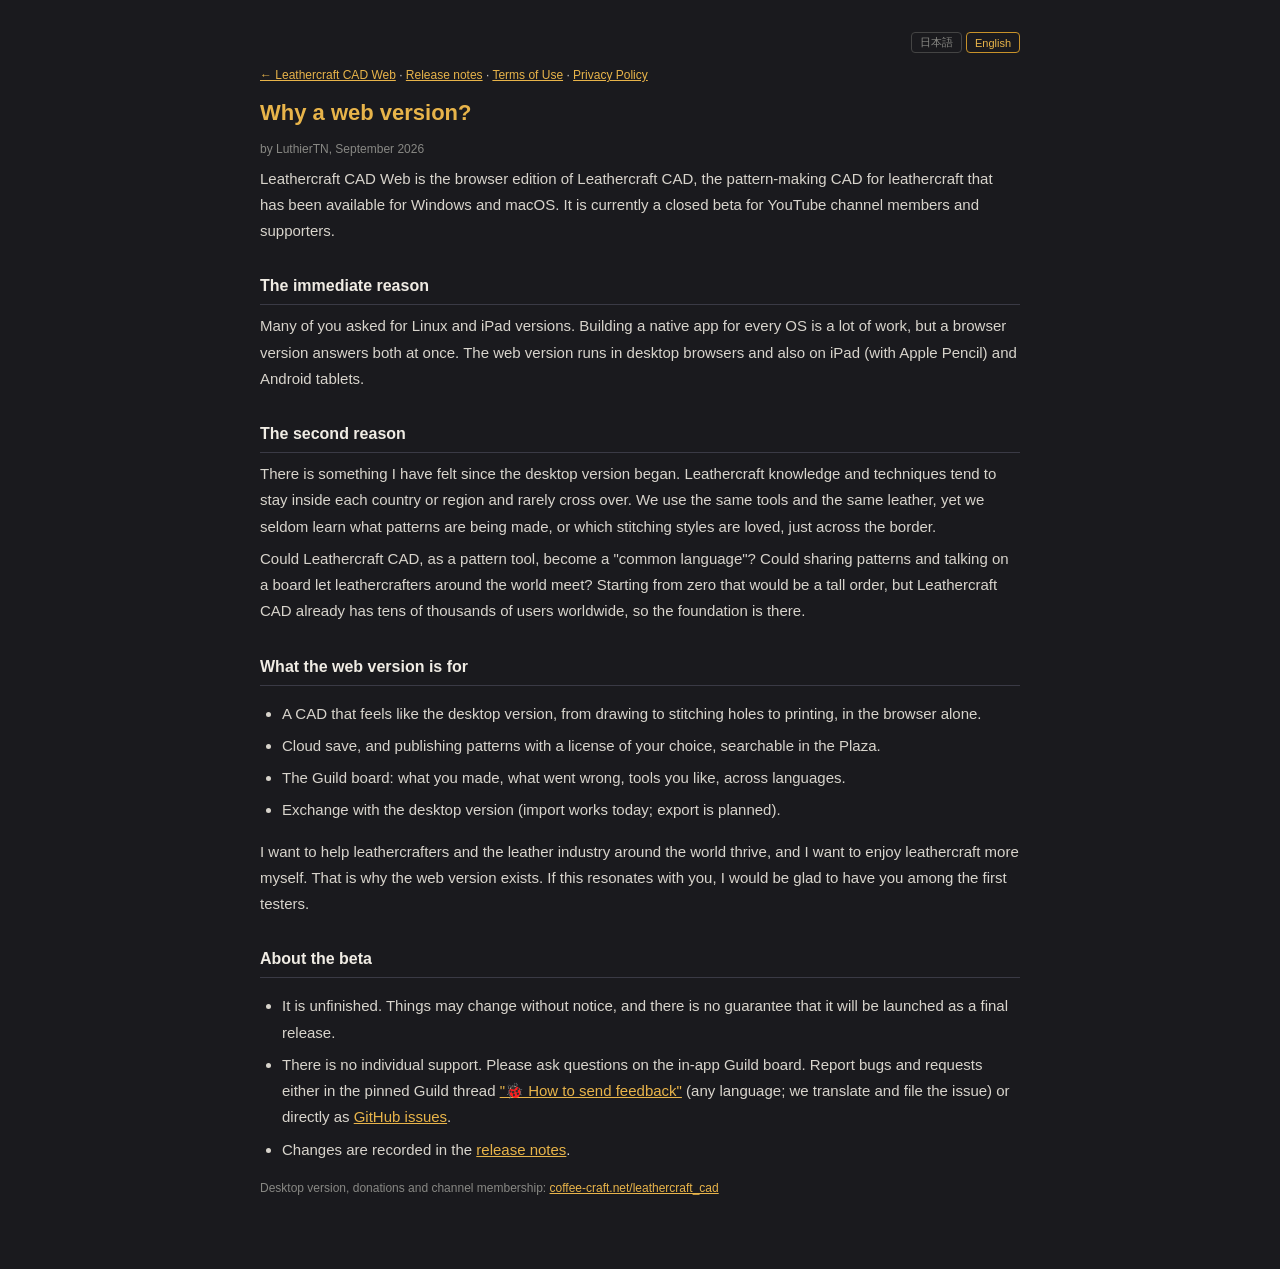
==== about.html @ ee866453 "Deploy 8664d21 (2026-09-15T11:32Z)" ====
<!DOCTYPE html>
<html lang="ja">
<head>
  <meta charset="UTF-8">
  <meta name="viewport" content="width=device-width, initial-scale=1.0">
  <title>Leathercraft CAD Web — なぜ Web 版か / Why a web version</title>
  <link rel="icon" type="image/png" sizes="32x32" href="assets/icons/icon-32.png">
  <link rel="icon" type="image/png" sizes="192x192" href="assets/icons/icon-192.png">
  <link rel="apple-touch-icon" sizes="180x180" href="assets/icons/icon-180.png">
  <meta name="theme-color" content="#1a1a1e">
  <link rel="stylesheet" href="_legal.css">
  <!-- Google tag (gtag.js) -->
  <script async src="https://www.googletagmanager.com/gtag/js?id=G-QB0HNEXG6E"></script>
  <script>
    window.dataLayer = window.dataLayer || [];
    function gtag(){dataLayer.push(arguments);}
    gtag('js', new Date());
    gtag('config', 'G-QB0HNEXG6E');
  </script>
</head>
<body>
<main>
  <div class="lang"><button type="button" data-lang="ja">日本語</button><button type="button" data-lang="en">English</button></div>

  <section data-lang="ja">
    <nav class="top"><a href="./">← Leathercraft CAD Web</a> · <a href="releases.html">リリースノート</a> · <a href="terms.html">利用規約</a> · <a href="privacy.html">プライバシーポリシー</a></nav>
    <h1>なぜ Web 版を作ったのか</h1>
    <p class="meta">作者 LuthierTN ／ 2026年9月</p>

    <p>Leathercraft CAD Web は、Windows / macOS 向けに公開してきたレザークラフト用 CAD「Leathercraft CAD」のブラウザ版です。現在は、YouTube チャンネルメンバーとご支援者の方に向けてクローズド β として試験公開しています。</p>

    <h2>きっかけ</h2>
    <p>直接のきっかけは、Linux 版や iPad 版を望む声を多くいただいたことです。ネイティブアプリを OS ごとに作るのは大変ですが、ブラウザで動けば、その両方に一度に応えられます。実際、Web 版はデスクトップのブラウザに加えて、iPad（Apple Pencil 対応）や Android タブレットでも動きます。</p>

    <h2>もう一つの理由</h2>
    <p>デスクトップ版を作り始めた頃から、ずっと感じていたことがあります。レザークラフトの情報や手法は、国や地域ごとに閉じていて、互いに行き来しにくい。同じ道具、同じ革を使っていても、隣の国でどんな型紙が作られ、どんな縫い方が好まれているのかは、なかなか伝わってきません。</p>
    <p>型紙ツールとしての Leathercraft CAD を「共通言語」にできないか。型紙を共有し、掲示板で語り合うことで、世界中のレザークラフターが交流できる場を作れないか。そう考えてきました。ゼロから始めるなら難しいことですが、Leathercraft CAD にはすでに世界中に何万人ものユーザーがいて、土台はできています。</p>

    <h2>Web 版でやりたいこと</h2>
    <ul>
      <li>ブラウザだけで図面・縫い穴・印刷までできる、デスクトップ版と同じ使い心地の CAD。</li>
      <li>クラウド保存と、型紙の公開・共有（ライセンスを選んで公開。「広場」で検索できます）。</li>
      <li>掲示板「ギルド」。作ったもの、うまくいかなかったこと、道具の話を、言語をまたいで気軽に。</li>
      <li>デスクトップ版とのデータのやりとり（インポートは対応済み。書き出しは今後）。</li>
    </ul>
    <p>世界のレザークラフターと革業界を元気にしたい。そして自分自身も、もっとレザークラフトを楽しみたい。その思いで Web 版を作りました。この思いに共感してくださる方に、最初のテスターとして加わっていただけたら嬉しいです。</p>

    <h2>β 版について</h2>
    <ul>
      <li>未完成です。予告なく変わることがあり、正式版として公開される保証はありません。</li>
      <li>個別のサポートは行っていません。使い方の相談はアプリ内の掲示板「ギルド」で。不具合・要望の報告は、ギルドの固定スレッド <a href="https://luthiertn.github.io/leathercraft-cad-web/feedback">「🐞 フィードバックの送り方」</a>（好きな言語で OK。英訳と GitHub 登録はこちらで行います）か、<a href="https://github.com/LuthierTN/leathercraft-cad-web/issues" target="_blank" rel="noopener">GitHub の Issue</a> にお願いします。</li>
      <li>変更点は <a href="releases.html">リリースノート</a> に記録します。</li>
    </ul>
    <p class="meta">デスクトップ版・寄付・チャンネルメンバーシップについて: <a href="https://coffee-craft.net/leathercraft_cad/" target="_blank" rel="noopener">coffee-craft.net/leathercraft_cad</a></p>
  </section>

  <section data-lang="en">
    <nav class="top"><a href="./">← Leathercraft CAD Web</a> · <a href="releases.html">Release notes</a> · <a href="terms.html">Terms of Use</a> · <a href="privacy.html">Privacy Policy</a></nav>
    <h1>Why a web version?</h1>
    <p class="meta">by LuthierTN, September 2026</p>

    <p>Leathercraft CAD Web is the browser edition of Leathercraft CAD, the pattern-making CAD for leathercraft that has been available for Windows and macOS. It is currently a closed beta for YouTube channel members and supporters.</p>

    <h2>The immediate reason</h2>
    <p>Many of you asked for Linux and iPad versions. Building a native app for every OS is a lot of work, but a browser version answers both at once. The web version runs in desktop browsers and also on iPad (with Apple Pencil) and Android tablets.</p>

    <h2>The second reason</h2>
    <p>There is something I have felt since the desktop version began. Leathercraft knowledge and techniques tend to stay inside each country or region and rarely cross over. We use the same tools and the same leather, yet we seldom learn what patterns are being made, or which stitching styles are loved, just across the border.</p>
    <p>Could Leathercraft CAD, as a pattern tool, become a "common language"? Could sharing patterns and talking on a board let leathercrafters around the world meet? Starting from zero that would be a tall order, but Leathercraft CAD already has tens of thousands of users worldwide, so the foundation is there.</p>

    <h2>What the web version is for</h2>
    <ul>
      <li>A CAD that feels like the desktop version, from drawing to stitching holes to printing, in the browser alone.</li>
      <li>Cloud save, and publishing patterns with a license of your choice, searchable in the Plaza.</li>
      <li>The Guild board: what you made, what went wrong, tools you like, across languages.</li>
      <li>Exchange with the desktop version (import works today; export is planned).</li>
    </ul>
    <p>I want to help leathercrafters and the leather industry around the world thrive, and I want to enjoy leathercraft more myself. That is why the web version exists. If this resonates with you, I would be glad to have you among the first testers.</p>

    <h2>About the beta</h2>
    <ul>
      <li>It is unfinished. Things may change without notice, and there is no guarantee that it will be launched as a final release.</li>
      <li>There is no individual support. Please ask questions on the in-app Guild board. Report bugs and requests either in the pinned Guild thread <a href="https://luthiertn.github.io/leathercraft-cad-web/feedback">"🐞 How to send feedback"</a> (any language; we translate and file the issue) or directly as <a href="https://github.com/LuthierTN/leathercraft-cad-web/issues" target="_blank" rel="noopener">GitHub issues</a>.</li>
      <li>Changes are recorded in the <a href="releases.html">release notes</a>.</li>
    </ul>
    <p class="meta">Desktop version, donations and channel membership: <a href="https://coffee-craft.net/leathercraft_cad/" target="_blank" rel="noopener">coffee-craft.net/leathercraft_cad</a></p>
  </section>
</main>
<script src="_legal.js"></script>
</body>
</html>
---- _legal.css ----
body { margin:0; background:#1a1a1e; color:#d8d4cc; font-family:-apple-system, BlinkMacSystemFont, "Segoe UI", Roboto, "Hiragino Sans", "Noto Sans JP", sans-serif; font-size:15px; line-height:1.75; }
main { max-width:760px; margin:0 auto; padding:32px 20px 64px; }
h1 { font-size:22px; color:#e8b44a; margin:0 0 4px; }
h2 { font-size:16px; margin:28px 0 8px; color:#f0ece4; border-bottom:1px solid #3a3a45; padding-bottom:4px; }
p, li { margin:6px 0; }
ul, ol { padding-left:22px; }
a { color:#e8b44a; }
.meta { color:#888884; font-size:12px; }
.lang { display:flex; gap:4px; justify-content:flex-end; margin-bottom:12px; }
.lang button { background:none; border:1px solid #444; color:#888884; padding:2px 8px; font-size:11px; border-radius:4px; cursor:pointer; }
.lang button.active { color:#e8b44a; border-color:#c8922a; }
section[data-lang] { display:none; }
section[data-lang].active { display:block; }
.note { background:#26262c; border:1px solid #3a3a45; border-radius:6px; padding:10px 14px; font-size:13px; color:#aaa; }
nav.top { font-size:12px; margin-bottom:8px; }
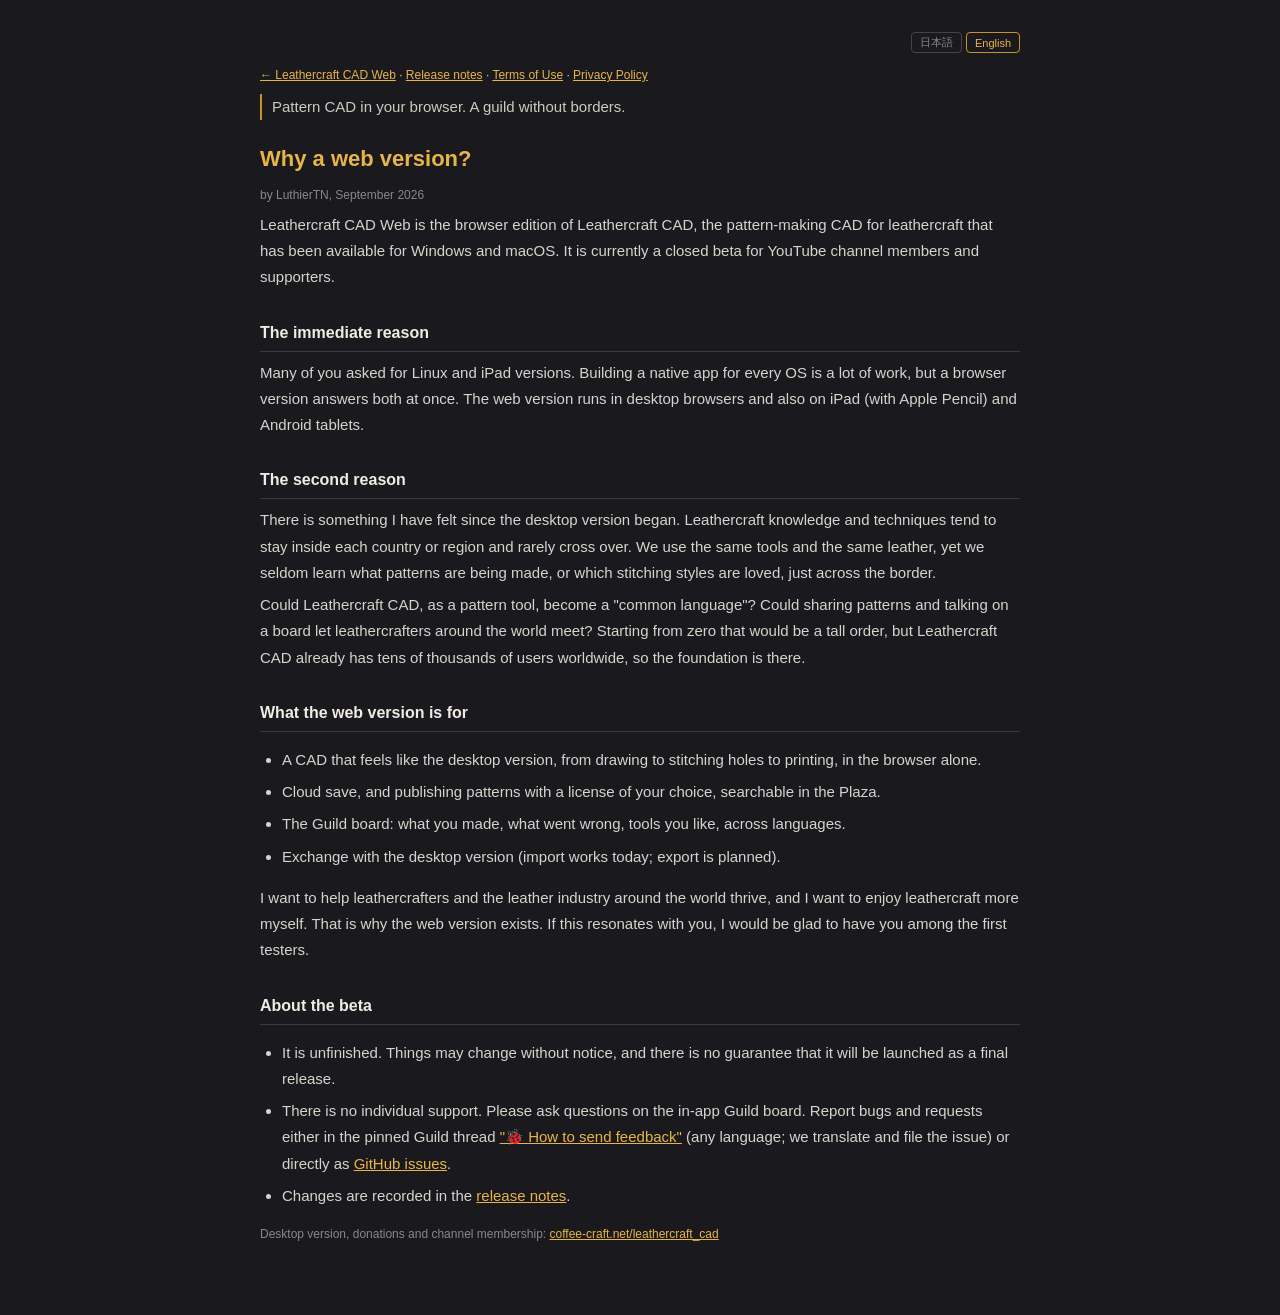
==== commit 1a6df445: "Deploy 17bd368b (2026-09-19T11:25Z)" ====
--- a/about.html
+++ b/about.html
@@ -24,10 +24,11 @@
 
   <section data-lang="ja">
     <nav class="top"><a href="./">← Leathercraft CAD Web</a> · <a href="releases.html">リリースノート</a> · <a href="terms.html">利用規約</a> · <a href="privacy.html">プライバシーポリシー</a></nav>
+    <p class="brand">ブラウザで動く型紙CAD。国境のないギルド。</p>
     <h1>なぜ Web 版を作ったのか</h1>
     <p class="meta">作者 LuthierTN ／ 2026年9月</p>
 
-    <p>Leathercraft CAD Web は、Windows / macOS 向けに公開してきたレザークラフト用 CAD「Leathercraft CAD」のブラウザ版です。現在は、YouTube チャンネルメンバーとご支援者の方に向けてクローズド β として試験公開しています。</p>
+    <p>Leathercraft CAD Web（レザクラCAD Web）は、Windows / macOS 向けに公開してきたレザークラフト用 CAD「Leathercraft CAD」のブラウザ版です。現在は、YouTube チャンネルメンバーとご支援者の方に向けてクローズド β として試験公開しています。</p>
 
     <h2>きっかけ</h2>
     <p>直接のきっかけは、Linux 版や iPad 版を望む声を多くいただいたことです。ネイティブアプリを OS ごとに作るのは大変ですが、ブラウザで動けば、その両方に一度に応えられます。実際、Web 版はデスクトップのブラウザに加えて、iPad（Apple Pencil 対応）や Android タブレットでも動きます。</p>
@@ -56,6 +57,7 @@
 
   <section data-lang="en">
     <nav class="top"><a href="./">← Leathercraft CAD Web</a> · <a href="releases.html">Release notes</a> · <a href="terms.html">Terms of Use</a> · <a href="privacy.html">Privacy Policy</a></nav>
+    <p class="brand">Pattern CAD in your browser. A guild without borders.</p>
     <h1>Why a web version?</h1>
     <p class="meta">by LuthierTN, September 2026</p>
 
--- a/_legal.css
+++ b/_legal.css
@@ -13,3 +13,4 @@
 section[data-lang].active { display:block; }
 .note { background:#26262c; border:1px solid #3a3a45; border-radius:6px; padding:10px 14px; font-size:13px; color:#aaa; }
 nav.top { font-size:12px; margin-bottom:8px; }
+.brand { color:#cfcabf; font-size:15px; margin:0 0 20px; padding-left:10px; border-left:2px solid #c8922a; }
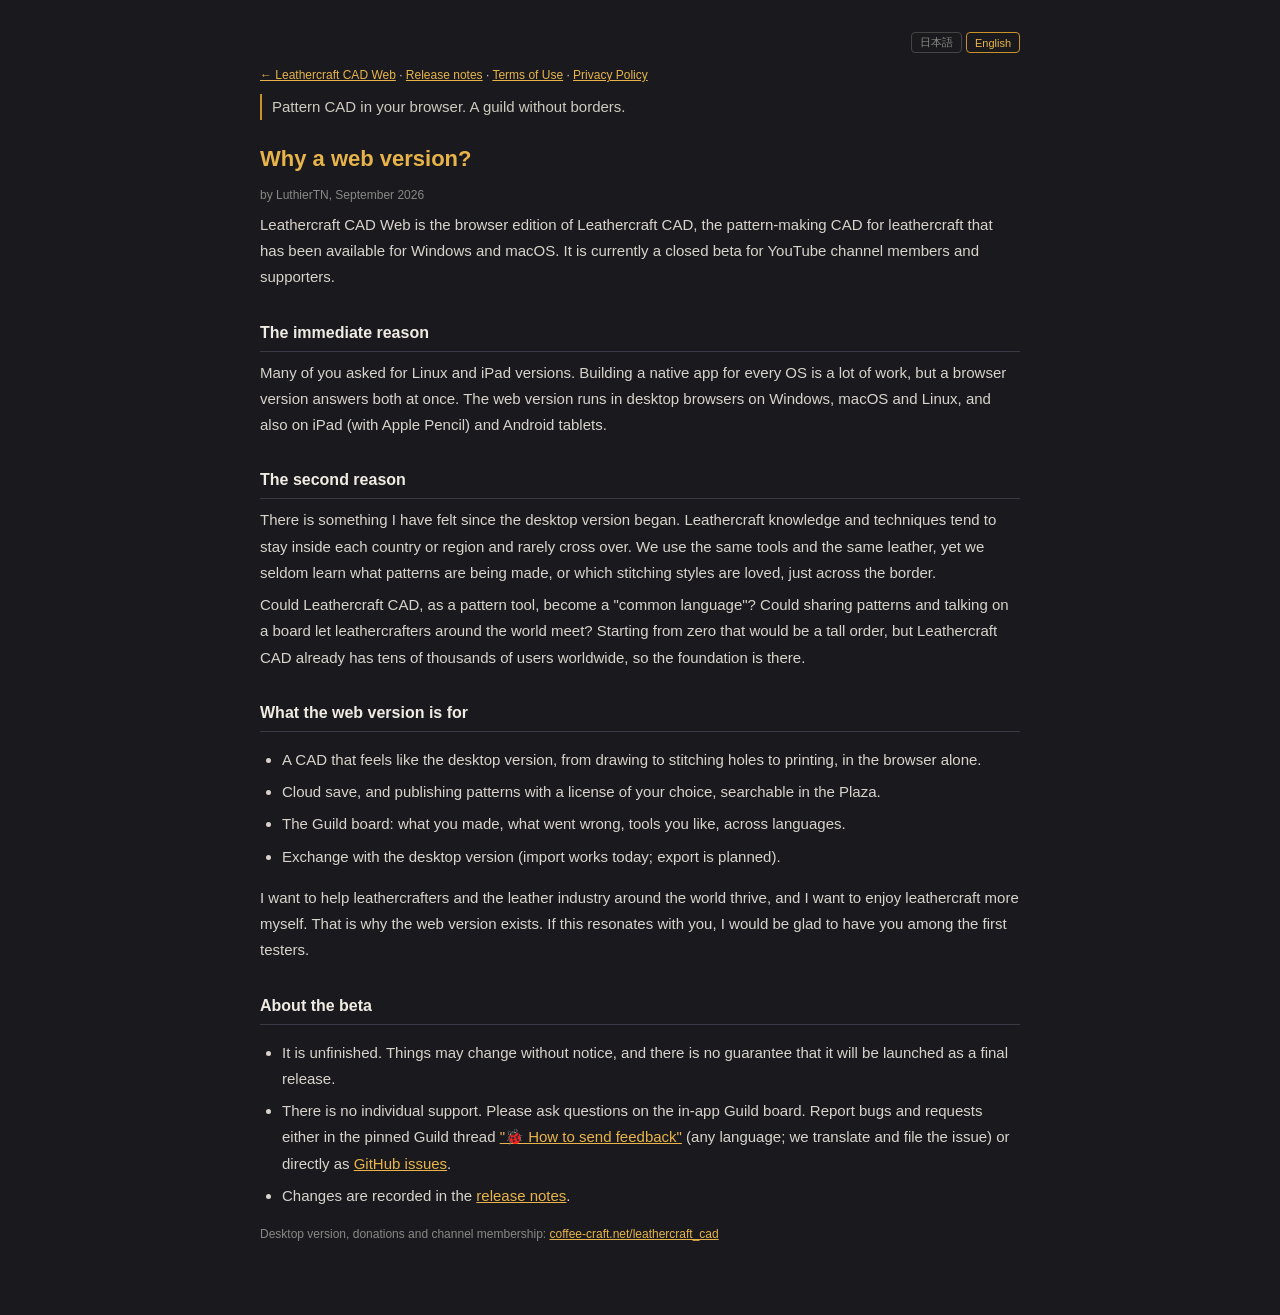
==== commit 80d508fc: "Deploy 6f6c3f876 (2026-09-26T15:29Z)" ====
--- a/about.html
+++ b/about.html
@@ -24,14 +24,14 @@
 
   <section data-lang="ja">
     <nav class="top"><a href="./">← Leathercraft CAD Web</a> · <a href="releases.html">リリースノート</a> · <a href="terms.html">利用規約</a> · <a href="privacy.html">プライバシーポリシー</a></nav>
-    <p class="brand">ブラウザで動く型紙CAD。国境のないギルド。</p>
+    <p class="brand">ブラウザで動く型紙CAD。世界とつながる革ギルドへ、ようこそ。</p>
     <h1>なぜ Web 版を作ったのか</h1>
     <p class="meta">作者 LuthierTN ／ 2026年9月</p>
 
     <p>Leathercraft CAD Web（レザクラCAD Web）は、Windows / macOS 向けに公開してきたレザークラフト用 CAD「Leathercraft CAD」のブラウザ版です。現在は、YouTube チャンネルメンバーとご支援者の方に向けてクローズド β として試験公開しています。</p>
 
     <h2>きっかけ</h2>
-    <p>直接のきっかけは、Linux 版や iPad 版を望む声を多くいただいたことです。ネイティブアプリを OS ごとに作るのは大変ですが、ブラウザで動けば、その両方に一度に応えられます。実際、Web 版はデスクトップのブラウザに加えて、iPad（Apple Pencil 対応）や Android タブレットでも動きます。</p>
+    <p>直接のきっかけは、Linux 版や iPad 版を望む声を多くいただいたことです。ネイティブアプリを OS ごとに作るのは大変ですが、ブラウザで動けば、その両方に一度に応えられます。実際、Web 版は Windows・macOS・Linux などのデスクトップのブラウザに加えて、iPad（Apple Pencil 対応）や Android タブレットでも動きます。</p>
 
     <h2>もう一つの理由</h2>
     <p>デスクトップ版を作り始めた頃から、ずっと感じていたことがあります。レザークラフトの情報や手法は、国や地域ごとに閉じていて、互いに行き来しにくい。同じ道具、同じ革を使っていても、隣の国でどんな型紙が作られ、どんな縫い方が好まれているのかは、なかなか伝わってきません。</p>
@@ -64,7 +64,7 @@
     <p>Leathercraft CAD Web is the browser edition of Leathercraft CAD, the pattern-making CAD for leathercraft that has been available for Windows and macOS. It is currently a closed beta for YouTube channel members and supporters.</p>
 
     <h2>The immediate reason</h2>
-    <p>Many of you asked for Linux and iPad versions. Building a native app for every OS is a lot of work, but a browser version answers both at once. The web version runs in desktop browsers and also on iPad (with Apple Pencil) and Android tablets.</p>
+    <p>Many of you asked for Linux and iPad versions. Building a native app for every OS is a lot of work, but a browser version answers both at once. The web version runs in desktop browsers on Windows, macOS and Linux, and also on iPad (with Apple Pencil) and Android tablets.</p>
 
     <h2>The second reason</h2>
     <p>There is something I have felt since the desktop version began. Leathercraft knowledge and techniques tend to stay inside each country or region and rarely cross over. We use the same tools and the same leather, yet we seldom learn what patterns are being made, or which stitching styles are loved, just across the border.</p>
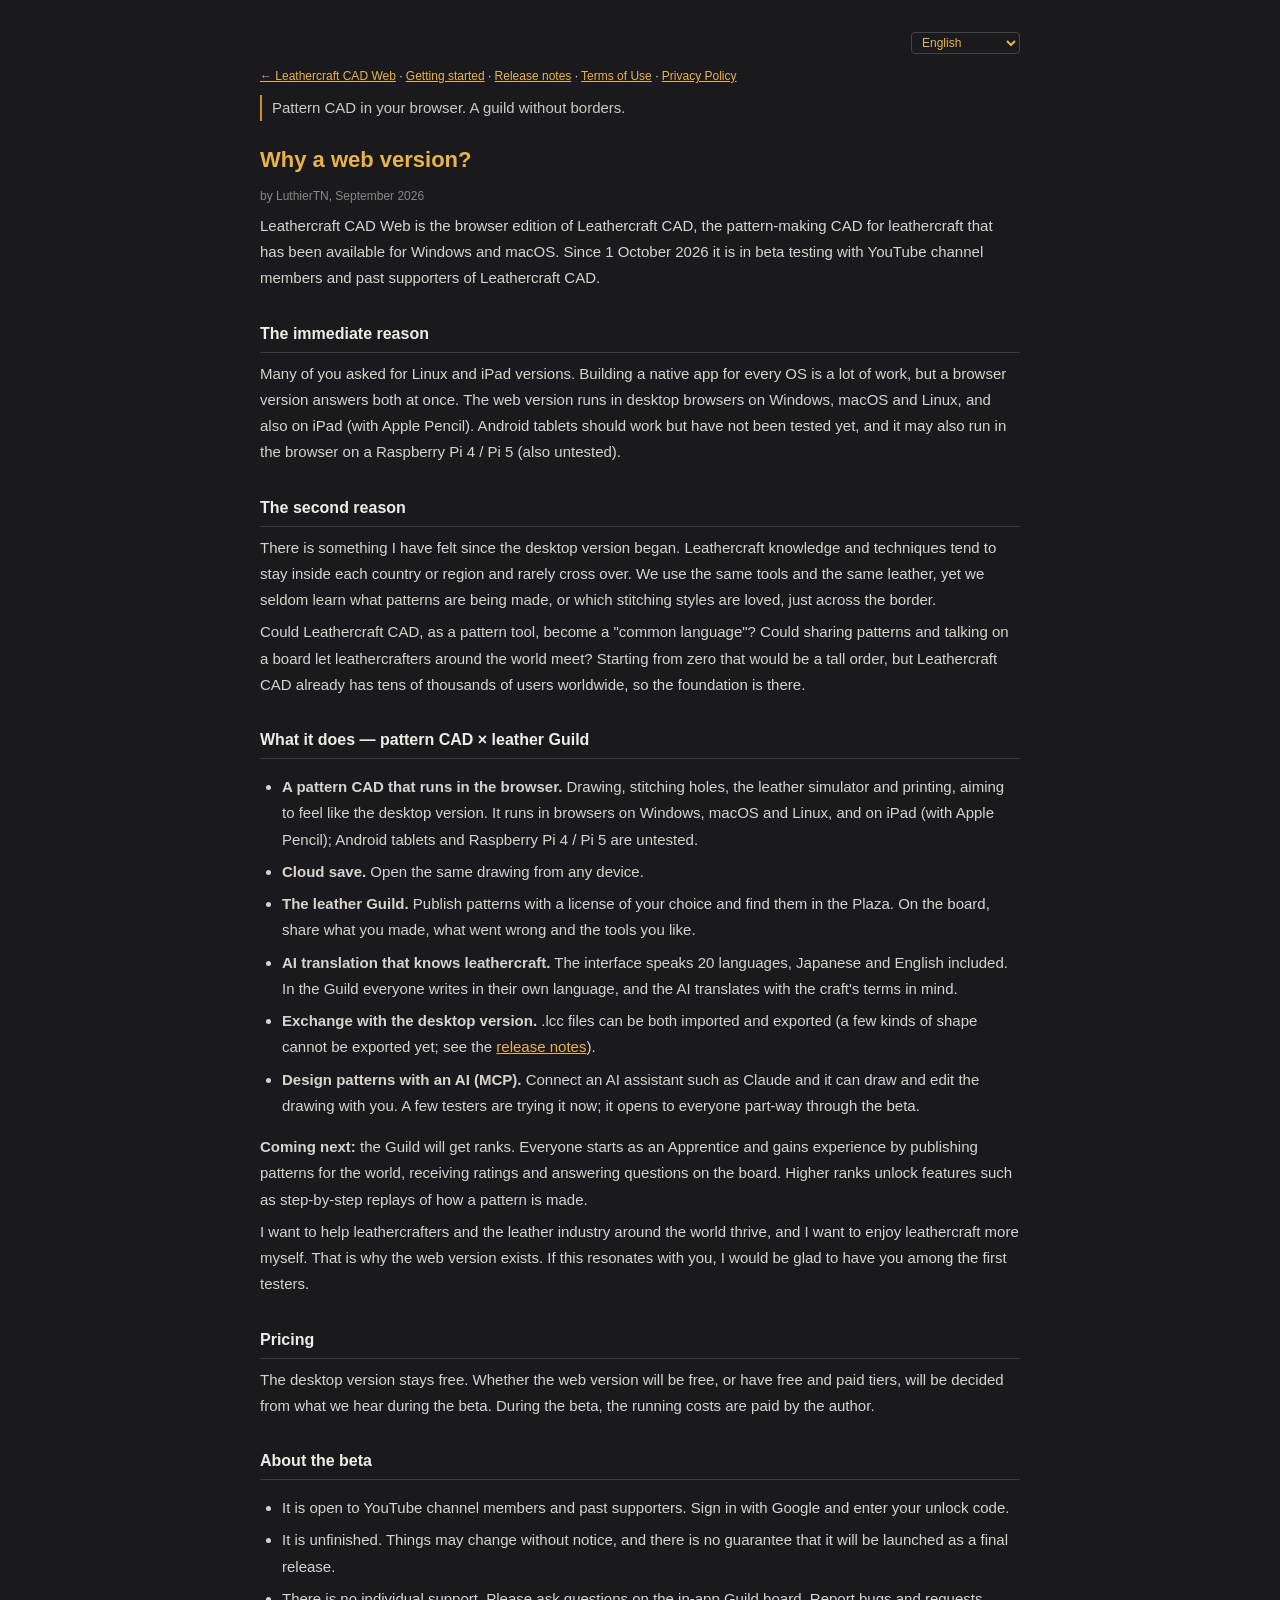
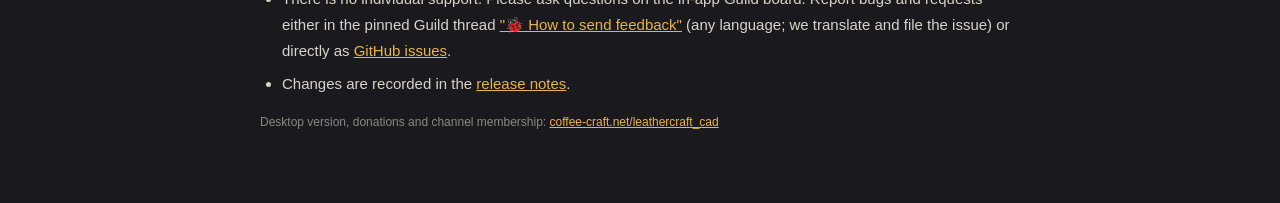
==== commit 1c446e61: "Deploy aca51a715 (2026-10-03T16:35Z)" ====
--- a/about.html
+++ b/about.html
@@ -8,7 +8,7 @@
   <link rel="icon" type="image/png" sizes="192x192" href="assets/icons/icon-192.png">
   <link rel="apple-touch-icon" sizes="180x180" href="assets/icons/icon-180.png">
   <meta name="theme-color" content="#1a1a1e">
-  <link rel="stylesheet" href="_legal.css">
+  <link rel="stylesheet" href="_legal.css?v=2">
   <!-- Google tag (gtag.js) -->
   <script async src="https://www.googletagmanager.com/gtag/js?id=G-QB0HNEXG6E"></script>
   <script>
@@ -23,71 +23,807 @@
   <div class="lang"><button type="button" data-lang="ja">日本語</button><button type="button" data-lang="en">English</button></div>
 
   <section data-lang="ja">
-    <nav class="top"><a href="./">← Leathercraft CAD Web</a> · <a href="releases.html">リリースノート</a> · <a href="terms.html">利用規約</a> · <a href="privacy.html">プライバシーポリシー</a></nav>
+    <nav class="top"><a href="./">← Leathercraft CAD Web</a> · <a href="start.html">始め方</a> · <a href="releases.html">リリースノート</a> · <a href="terms.html">利用規約</a> · <a href="privacy.html">プライバシーポリシー</a></nav>
     <p class="brand">ブラウザで動く型紙CAD。世界とつながる革ギルドへ、ようこそ。</p>
     <h1>なぜ Web 版を作ったのか</h1>
     <p class="meta">作者 LuthierTN ／ 2026年9月</p>
 
-    <p>Leathercraft CAD Web（レザクラCAD Web）は、Windows / macOS 向けに公開してきたレザークラフト用 CAD「Leathercraft CAD」のブラウザ版です。現在は、YouTube チャンネルメンバーとご支援者の方に向けてクローズド β として試験公開しています。</p>
+    <p>Leathercraft CAD Web（レザクラCAD Web）は、Windows / macOS 向けに公開してきたレザークラフト用 CAD「Leathercraft CAD」のブラウザ版です。2026年10月1日から、YouTube チャンネルメンバーと、これまでにご支援いただいた方に向けて β テストを行っています。</p>
 
     <h2>きっかけ</h2>
-    <p>直接のきっかけは、Linux 版や iPad 版を望む声を多くいただいたことです。ネイティブアプリを OS ごとに作るのは大変ですが、ブラウザで動けば、その両方に一度に応えられます。実際、Web 版は Windows・macOS・Linux などのデスクトップのブラウザに加えて、iPad（Apple Pencil 対応）や Android タブレットでも動きます。</p>
+    <p>直接のきっかけは、Linux 版や iPad 版を望む声を多くいただいたことです。ネイティブアプリを OS ごとに作るのは大変ですが、ブラウザで動けば、その両方に一度に応えられます。実際、Web 版は Windows・macOS・Linux などのデスクトップのブラウザに加えて、iPad（Apple Pencil 対応）でも動きます。Android タブレットは動くはずですが、まだ確かめていません。Raspberry Pi 4 / Pi 5 のブラウザでも動くかもしれません（こちらも未確認です）。</p>
 
     <h2>もう一つの理由</h2>
     <p>デスクトップ版を作り始めた頃から、ずっと感じていたことがあります。レザークラフトの情報や手法は、国や地域ごとに閉じていて、互いに行き来しにくい。同じ道具、同じ革を使っていても、隣の国でどんな型紙が作られ、どんな縫い方が好まれているのかは、なかなか伝わってきません。</p>
     <p>型紙ツールとしての Leathercraft CAD を「共通言語」にできないか。型紙を共有し、掲示板で語り合うことで、世界中のレザークラフターが交流できる場を作れないか。そう考えてきました。ゼロから始めるなら難しいことですが、Leathercraft CAD にはすでに世界中に何万人ものユーザーがいて、土台はできています。</p>
 
-    <h2>Web 版でやりたいこと</h2>
-    <ul>
-      <li>ブラウザだけで図面・縫い穴・印刷までできる、デスクトップ版と同じ使い心地の CAD。</li>
-      <li>クラウド保存と、型紙の公開・共有（ライセンスを選んで公開。「広場」で検索できます）。</li>
-      <li>掲示板「ギルド」。作ったもの、うまくいかなかったこと、道具の話を、言語をまたいで気軽に。</li>
-      <li>デスクトップ版とのデータのやりとり（インポートは対応済み。書き出しは今後）。</li>
-    </ul>
+    <h2>Web 版でできること ―― 型紙CAD × 革ギルド</h2>
+    <ul>
+      <li><strong>ブラウザだけで動く型紙 CAD。</strong>図面・縫い穴・革シミュレーター・印刷まで、デスクトップ版と同じ使い心地を目指しています。Windows・macOS・Linux のブラウザと iPad（Apple Pencil）で動きます（Android タブレットと Raspberry Pi 4 / Pi 5 は未確認）。</li>
+      <li><strong>クラウド保存。</strong>どの端末からでも同じ図面を開けます。</li>
+      <li><strong>革ギルド。</strong>型紙をライセンスを選んで公開し、「広場」で探せます。掲示板では、作ったもの、うまくいかなかったこと、道具の話を気軽に。</li>
+      <li><strong>レザークラフトの言葉がわかる AI 翻訳。</strong>画面は日本語・英語を含む 20 言語。ギルドでは、みんな自分の言葉で書き、AI が革の専門用語を踏まえて訳します。</li>
+      <li><strong>デスクトップ版とのデータのやりとり。</strong>.lcc の読み込みと書き出しの両方に対応しています（書き出せない図形が一部あります。<a href="releases.html">リリースノート</a>を参照）。</li>
+      <li><strong>AI と一緒に型紙を作る（MCP）。</strong>Claude などの AI アシスタントをつなぐと、AI が図面を描いたり直したりできます。いまは一部のテスターで試していて、β の途中から皆さんに開放します。</li>
+    </ul>
+    <p><strong>これから：</strong>ギルドにはランクを設ける予定です。はじめは「見習い」から。型紙を世界に公開する、評価を受ける、掲示板で質問に答える、といったことで経験値がたまり、ランクが上がると、型紙の作り方を手順ごとに再生できる機能などが使えるようになります。</p>
     <p>世界のレザークラフターと革業界を元気にしたい。そして自分自身も、もっとレザークラフトを楽しみたい。その思いで Web 版を作りました。この思いに共感してくださる方に、最初のテスターとして加わっていただけたら嬉しいです。</p>
 
+    <h2>料金について</h2>
+    <p>デスクトップ版はこれからも無料です。Web 版を無料にするか、無料と有料の段階を設けるかは、β テストでいただいた声をもとに決めます。β の間の運営費は作者が負担しています。</p>
+
     <h2>β 版について</h2>
     <ul>
+      <li>対象は YouTube チャンネルメンバーと、これまでにご支援いただいた方です。Google でログインし、アンロックコードを入力して使います。</li>
       <li>未完成です。予告なく変わることがあり、正式版として公開される保証はありません。</li>
-      <li>個別のサポートは行っていません。使い方の相談はアプリ内の掲示板「ギルド」で。不具合・要望の報告は、ギルドの固定スレッド <a href="https://luthiertn.github.io/leathercraft-cad-web/feedback">「🐞 フィードバックの送り方」</a>（好きな言語で OK。英訳と GitHub 登録はこちらで行います）か、<a href="https://github.com/LuthierTN/leathercraft-cad-web/issues" target="_blank" rel="noopener">GitHub の Issue</a> にお願いします。</li>
+      <li>個別のサポートは行っていません。使い方の相談はアプリ内の掲示板「ギルド」で。不具合・要望の報告は、ギルドの固定スレッド <a href="https://cad.coffee-craft.net/feedback">「🐞 フィードバックの送り方」</a>（好きな言語で OK。英訳と GitHub 登録はこちらで行います）か、<a href="https://github.com/LuthierTN/leathercraft-cad-web/issues" target="_blank" rel="noopener">GitHub の Issue</a> にお願いします。</li>
       <li>変更点は <a href="releases.html">リリースノート</a> に記録します。</li>
     </ul>
     <p class="meta">デスクトップ版・寄付・チャンネルメンバーシップについて: <a href="https://coffee-craft.net/leathercraft_cad/" target="_blank" rel="noopener">coffee-craft.net/leathercraft_cad</a></p>
   </section>
 
   <section data-lang="en">
-    <nav class="top"><a href="./">← Leathercraft CAD Web</a> · <a href="releases.html">Release notes</a> · <a href="terms.html">Terms of Use</a> · <a href="privacy.html">Privacy Policy</a></nav>
+    <nav class="top"><a href="./">← Leathercraft CAD Web</a> · <a href="start.html">Getting started</a> · <a href="releases.html">Release notes</a> · <a href="terms.html">Terms of Use</a> · <a href="privacy.html">Privacy Policy</a></nav>
     <p class="brand">Pattern CAD in your browser. A guild without borders.</p>
     <h1>Why a web version?</h1>
     <p class="meta">by LuthierTN, September 2026</p>
 
-    <p>Leathercraft CAD Web is the browser edition of Leathercraft CAD, the pattern-making CAD for leathercraft that has been available for Windows and macOS. It is currently a closed beta for YouTube channel members and supporters.</p>
+    <p>Leathercraft CAD Web is the browser edition of Leathercraft CAD, the pattern-making CAD for leathercraft that has been available for Windows and macOS. Since 1 October 2026 it is in beta testing with YouTube channel members and past supporters of Leathercraft CAD.</p>
 
     <h2>The immediate reason</h2>
-    <p>Many of you asked for Linux and iPad versions. Building a native app for every OS is a lot of work, but a browser version answers both at once. The web version runs in desktop browsers on Windows, macOS and Linux, and also on iPad (with Apple Pencil) and Android tablets.</p>
+    <p>Many of you asked for Linux and iPad versions. Building a native app for every OS is a lot of work, but a browser version answers both at once. The web version runs in desktop browsers on Windows, macOS and Linux, and also on iPad (with Apple Pencil). Android tablets should work but have not been tested yet, and it may also run in the browser on a Raspberry Pi 4 / Pi 5 (also untested).</p>
 
     <h2>The second reason</h2>
     <p>There is something I have felt since the desktop version began. Leathercraft knowledge and techniques tend to stay inside each country or region and rarely cross over. We use the same tools and the same leather, yet we seldom learn what patterns are being made, or which stitching styles are loved, just across the border.</p>
     <p>Could Leathercraft CAD, as a pattern tool, become a "common language"? Could sharing patterns and talking on a board let leathercrafters around the world meet? Starting from zero that would be a tall order, but Leathercraft CAD already has tens of thousands of users worldwide, so the foundation is there.</p>
 
-    <h2>What the web version is for</h2>
-    <ul>
-      <li>A CAD that feels like the desktop version, from drawing to stitching holes to printing, in the browser alone.</li>
-      <li>Cloud save, and publishing patterns with a license of your choice, searchable in the Plaza.</li>
-      <li>The Guild board: what you made, what went wrong, tools you like, across languages.</li>
-      <li>Exchange with the desktop version (import works today; export is planned).</li>
-    </ul>
+    <h2>What it does — pattern CAD × leather Guild</h2>
+    <ul>
+      <li><strong>A pattern CAD that runs in the browser.</strong> Drawing, stitching holes, the leather simulator and printing, aiming to feel like the desktop version. It runs in browsers on Windows, macOS and Linux, and on iPad (with Apple Pencil); Android tablets and Raspberry Pi 4 / Pi 5 are untested.</li>
+      <li><strong>Cloud save.</strong> Open the same drawing from any device.</li>
+      <li><strong>The leather Guild.</strong> Publish patterns with a license of your choice and find them in the Plaza. On the board, share what you made, what went wrong and the tools you like.</li>
+      <li><strong>AI translation that knows leathercraft.</strong> The interface speaks 20 languages, Japanese and English included. In the Guild everyone writes in their own language, and the AI translates with the craft's terms in mind.</li>
+      <li><strong>Exchange with the desktop version.</strong> .lcc files can be both imported and exported (a few kinds of shape cannot be exported yet; see the <a href="releases.html">release notes</a>).</li>
+      <li><strong>Design patterns with an AI (MCP).</strong> Connect an AI assistant such as Claude and it can draw and edit the drawing with you. A few testers are trying it now; it opens to everyone part-way through the beta.</li>
+    </ul>
+    <p><strong>Coming next:</strong> the Guild will get ranks. Everyone starts as an Apprentice and gains experience by publishing patterns for the world, receiving ratings and answering questions on the board. Higher ranks unlock features such as step-by-step replays of how a pattern is made.</p>
     <p>I want to help leathercrafters and the leather industry around the world thrive, and I want to enjoy leathercraft more myself. That is why the web version exists. If this resonates with you, I would be glad to have you among the first testers.</p>
 
+    <h2>Pricing</h2>
+    <p>The desktop version stays free. Whether the web version will be free, or have free and paid tiers, will be decided from what we hear during the beta. During the beta, the running costs are paid by the author.</p>
+
     <h2>About the beta</h2>
     <ul>
+      <li>It is open to YouTube channel members and past supporters. Sign in with Google and enter your unlock code.</li>
       <li>It is unfinished. Things may change without notice, and there is no guarantee that it will be launched as a final release.</li>
-      <li>There is no individual support. Please ask questions on the in-app Guild board. Report bugs and requests either in the pinned Guild thread <a href="https://luthiertn.github.io/leathercraft-cad-web/feedback">"🐞 How to send feedback"</a> (any language; we translate and file the issue) or directly as <a href="https://github.com/LuthierTN/leathercraft-cad-web/issues" target="_blank" rel="noopener">GitHub issues</a>.</li>
+      <li>There is no individual support. Please ask questions on the in-app Guild board. Report bugs and requests either in the pinned Guild thread <a href="https://cad.coffee-craft.net/feedback">"🐞 How to send feedback"</a> (any language; we translate and file the issue) or directly as <a href="https://github.com/LuthierTN/leathercraft-cad-web/issues" target="_blank" rel="noopener">GitHub issues</a>.</li>
       <li>Changes are recorded in the <a href="releases.html">release notes</a>.</li>
     </ul>
     <p class="meta">Desktop version, donations and channel membership: <a href="https://coffee-craft.net/leathercraft_cad/" target="_blank" rel="noopener">coffee-craft.net/leathercraft_cad</a></p>
   </section>
+
+  <!-- i18n:pages begin — generated by tools/i18n/translate_pages.mjs from the ja/en sections above; do not edit by hand -->
+  <section data-lang="de">
+    <nav class="top"><a href="./">← Leathercraft CAD Web</a> · <a href="start.html">Erste Schritte</a> · <a href="releases.html">Versionshinweise</a> · <a href="terms.html">Nutzungsbedingungen</a> · <a href="privacy.html">Datenschutzrichtlinie</a></nav>
+    <p class="brand">Schnittmuster-CAD im Browser. Eine Gilde ohne Grenzen.</p>
+    <h1>Warum eine Webversion?</h1>
+    <p class="meta">von LuthierTN, September 2026</p>
+
+    <p>Leathercraft CAD Web ist die Browserausgabe von Leathercraft CAD, dem CAD-Programm für Schnittmuster im Lederhandwerk, das es bisher für Windows und macOS gibt. Seit dem 1. Oktober 2026 läuft ein Betatest mit den Kanalmitgliedern auf YouTube und allen, die Leathercraft CAD bisher unterstützt haben.</p>
+
+    <h2>Der unmittelbare Anlass</h2>
+    <p>Viele von Ihnen haben sich eine Version für Linux und für das iPad gewünscht. Für jedes Betriebssystem eine eigene App zu bauen ist viel Arbeit – eine Browserversion erfüllt beide Wünsche auf einmal. Die Webversion läuft in Desktop-Browsern unter Windows, macOS und Linux und auch auf dem iPad (mit Apple Pencil). Android-Tablets sollten funktionieren, sind aber noch nicht getestet. Vielleicht läuft sie auch im Browser auf einem Raspberry Pi 4 / Pi 5 (ebenfalls nicht getestet).</p>
+
+    <h2>Der zweite Grund</h2>
+    <p>Seit ich mit der Desktop-Version angefangen habe, beschäftigt mich etwas: Wissen und Techniken des Lederhandwerks bleiben meist innerhalb eines Landes oder einer Region und kommen selten darüber hinaus. Wir arbeiten mit denselben Werkzeugen und demselben Leder und erfahren doch kaum, welche Schnittmuster gleich hinter der Grenze entstehen oder welche Nähweisen man dort besonders mag.</p>
+    <p>Könnte Leathercraft CAD als Werkzeug für Schnittmuster zu einer „gemeinsamen Sprache“ werden? Könnten Lederhandwerker aus aller Welt zusammenfinden, indem sie Schnittmuster teilen und sich im Forum austauschen? Bei null anzufangen wäre ein großes Vorhaben, aber Leathercraft CAD hat schon Zehntausende Nutzer weltweit – das Fundament steht also.</p>
+
+    <h2>Was sie kann – Schnittmuster-CAD × Ledergilde</h2>
+    <ul>
+      <li><strong>Ein Schnittmuster-CAD, das im Browser läuft.</strong> Zeichnen, Nählöcher, Ledersimulator und Drucken – sie soll sich anfühlen wie die Desktop-Version. Sie läuft in Browsern unter Windows, macOS und Linux sowie auf dem iPad (mit Apple Pencil); Android-Tablets und Raspberry Pi 4 / Pi 5 sind noch nicht getestet.</li>
+      <li><strong>Speichern in der Cloud.</strong> Öffnen Sie dieselbe Zeichnung auf jedem Gerät.</li>
+      <li><strong>Die Ledergilde.</strong> Veröffentlichen Sie Schnittmuster mit einer Lizenz Ihrer Wahl und finden Sie andere in der Plaza. Im Forum erzählen Sie, was Sie gemacht haben, was schiefgegangen ist und welche Werkzeuge Sie mögen.</li>
+      <li><strong>KI-Übersetzung, die das Lederhandwerk kennt.</strong> Die Oberfläche gibt es in 20 Sprachen, darunter Japanisch und Englisch. In der Gilde schreibt jeder in seiner eigenen Sprache, und die KI übersetzt mit Blick auf die Fachbegriffe rund ums Leder.</li>
+      <li><strong>Datenaustausch mit der Desktop-Version.</strong> .lcc-Dateien lassen sich sowohl importieren als auch exportieren (einige Formen können noch nicht exportiert werden; siehe die <a href="releases.html">Versionshinweise</a>).</li>
+      <li><strong>Schnittmuster gemeinsam mit einer KI entwerfen (MCP).</strong> Verbinden Sie einen KI-Assistenten wie Claude, dann kann er mit Ihnen die Zeichnung erstellen und bearbeiten. Im Moment probieren das einige Tester aus; im Lauf der Beta wird es für alle freigegeben.</li>
+    </ul>
+    <p><strong>Als Nächstes:</strong> Die Gilde bekommt Ränge. Alle beginnen als Lehrling und sammeln Erfahrung, indem sie Schnittmuster für die Welt veröffentlichen, Bewertungen erhalten und Fragen im Forum beantworten. Höhere Ränge schalten Funktionen frei, etwa die Schritt-für-Schritt-Wiedergabe, wie ein Schnittmuster entsteht.</p>
+    <p>Ich möchte Lederhandwerker und die Lederbranche auf der ganzen Welt stärken – und selbst noch mehr Freude am Lederhandwerk haben. Dafür gibt es die Webversion. Wenn Sie das genauso sehen, würde ich mich freuen, Sie unter den ersten Testern zu haben.</p>
+
+    <h2>Preise</h2>
+    <p>Die Desktop-Version bleibt kostenlos. Ob die Webversion kostenlos wird oder kostenlose und kostenpflichtige Stufen bekommt, entscheide ich anhand der Rückmeldungen aus der Beta. Während der Beta trage ich die laufenden Kosten selbst.</p>
+
+    <h2>Zur Beta</h2>
+    <ul>
+      <li>Sie steht Kanalmitgliedern auf YouTube und bisherigen Unterstützern offen. Melden Sie sich mit Google an und geben Sie Ihren Entsperrcode ein.</li>
+      <li>Sie ist noch nicht fertig. Dinge können sich ohne Ankündigung ändern, und es gibt keine Garantie, dass daraus eine endgültige Version wird.</li>
+      <li>Persönlichen Support gibt es nicht. Fragen stellen Sie bitte im Forum der Gilde in der App. Fehler und Wünsche melden Sie entweder im angehefteten Gilde-Thema <a href="https://cad.coffee-craft.net/feedback">„🐞 So senden Sie Feedback“</a> (in jeder Sprache; ich übersetze und lege das Issue an) oder direkt als <a href="https://github.com/LuthierTN/leathercraft-cad-web/issues" target="_blank" rel="noopener">GitHub-Issue</a>.</li>
+      <li>Änderungen werden in den <a href="releases.html">Versionshinweisen</a> festgehalten.</li>
+    </ul>
+    <p class="meta">Desktop-Version, Spenden und Kanalmitgliedschaft: <a href="https://coffee-craft.net/leathercraft_cad/" target="_blank" rel="noopener">coffee-craft.net/leathercraft_cad</a></p>
+  </section>
+
+  <section data-lang="es">
+    <nav class="top"><a href="./">← Leathercraft CAD Web</a> · <a href="start.html">Primeros pasos</a> · <a href="releases.html">Notas de la versión</a> · <a href="terms.html">Términos de uso</a> · <a href="privacy.html">Política de privacidad</a></nav>
+    <p class="brand">Un CAD de patrones en tu navegador. Un gremio sin fronteras.</p>
+    <h1>¿Por qué una versión web?</h1>
+    <p class="meta">por LuthierTN, septiembre de 2026</p>
+
+    <p>Leathercraft CAD Web es la versión para navegador de Leathercraft CAD, el CAD de patrones para marroquinería que ya estaba disponible para Windows y macOS. Desde el 1 de octubre de 2026 está en fase beta con los miembros del canal de YouTube y con quienes han apoyado Leathercraft CAD hasta ahora.</p>
+
+    <h2>El motivo inmediato</h2>
+    <p>Mucha gente me pidió versiones para Linux y para iPad. Crear una app nativa para cada sistema operativo da mucho trabajo, pero una versión para navegador resuelve las dos cosas a la vez. La versión web funciona en navegadores de ordenador con Windows, macOS y Linux, y también en iPad (con Apple Pencil). En tabletas Android debería funcionar, pero aún no lo he probado, y quizá también funcione en el navegador de una Raspberry Pi 4 / Pi 5 (tampoco probado).</p>
+
+    <h2>El segundo motivo</h2>
+    <p>Hay algo que siento desde que empecé con la versión de escritorio. Los conocimientos y las técnicas de marroquinería suelen quedarse dentro de cada país o región y rara vez cruzan fronteras. Usamos las mismas herramientas y el mismo cuero, y sin embargo pocas veces llegamos a saber qué patrones se hacen o qué formas de coser se prefieren en el país de al lado.</p>
+    <p>¿Podría Leathercraft CAD, como herramienta de patrones, convertirse en una «lengua común»? ¿Podríamos crear un lugar donde artesanos del cuero de todo el mundo se encuentren compartiendo patrones y conversando en un foro? Empezar desde cero sería muy difícil, pero Leathercraft CAD ya tiene decenas de miles de usuarios en todo el mundo, así que la base ya está.</p>
+
+    <h2>Qué ofrece: CAD de patrones × Gremio del cuero</h2>
+    <ul>
+      <li><strong>Un CAD de patrones que funciona en el navegador.</strong> Dibujo, agujeros de costura, el simulador de cuero e impresión, con la idea de que se sienta como la versión de escritorio. Funciona en navegadores con Windows, macOS y Linux, y en iPad (con Apple Pencil); las tabletas Android y la Raspberry Pi 4 / Pi 5 aún no se han probado.</li>
+      <li><strong>Guardado en la nube.</strong> Abre el mismo dibujo desde cualquier dispositivo.</li>
+      <li><strong>El Gremio del cuero.</strong> Publica tus patrones con la licencia que elijas y encuentra otros en la Plaza. En el foro puedes contar con toda tranquilidad lo que has hecho, lo que no salió bien y las herramientas que te gustan.</li>
+      <li><strong>Traducción con IA que conoce el oficio.</strong> La interfaz está en 20 idiomas, entre ellos japonés e inglés. En el Gremio cada cual escribe en su propio idioma y la IA traduce teniendo en cuenta los términos del trabajo en cuero.</li>
+      <li><strong>Intercambio con la versión de escritorio.</strong> Los archivos .lcc se pueden importar y exportar (algunos tipos de forma todavía no se pueden exportar; consulta las <a href="releases.html">notas de la versión</a>).</li>
+      <li><strong>Diseña patrones con una IA (MCP).</strong> Conecta un asistente de IA como Claude y podrá dibujar y corregir el dibujo contigo. Ahora lo están probando algunos testers; se abrirá a todos a mitad de la beta.</li>
+    </ul>
+    <p><strong>Próximamente:</strong> el Gremio tendrá rangos. Todo el mundo empieza como Aprendiz y gana experiencia publicando patrones para el mundo, recibiendo valoraciones y respondiendo preguntas en el foro. Los rangos más altos desbloquean funciones como la reproducción paso a paso de cómo se hizo un patrón.</p>
+    <p>Quiero dar impulso a los artesanos del cuero y a la industria del cuero de todo el mundo, y también quiero disfrutar más de la marroquinería yo mismo. Por eso he creado la versión web. Si compartes esta idea, me encantaría contar contigo entre los primeros testers.</p>
+
+    <h2>Precio</h2>
+    <p>La versión de escritorio seguirá siendo gratuita. Si la versión web será gratuita o tendrá niveles gratuitos y de pago se decidirá según los comentarios que reciba durante la beta. Mientras dure la beta, los costes de funcionamiento los pago yo.</p>
+
+    <h2>Sobre la beta</h2>
+    <ul>
+      <li>Está abierta a los miembros del canal de YouTube y a quienes me han apoyado hasta ahora. Inicia sesión con Google e introduce tu código de desbloqueo.</li>
+      <li>Está sin terminar. Puede cambiar sin previo aviso y no hay garantía de que llegue a publicarse como versión definitiva.</li>
+      <li>No hay soporte individual. Haz tus preguntas en el foro del Gremio, dentro de la app. Para informar de errores o hacer peticiones, usa el hilo fijado del Gremio <a href="https://cad.coffee-craft.net/feedback">«🐞 Cómo enviar comentarios»</a> (en el idioma que quieras; yo me encargo de traducirlo y abrir el issue) o abre directamente un <a href="https://github.com/LuthierTN/leathercraft-cad-web/issues" target="_blank" rel="noopener">issue en GitHub</a>.</li>
+      <li>Los cambios se registran en las <a href="releases.html">notas de la versión</a>.</li>
+    </ul>
+    <p class="meta">Versión de escritorio, donativos y membresía del canal: <a href="https://coffee-craft.net/leathercraft_cad/" target="_blank" rel="noopener">coffee-craft.net/leathercraft_cad</a></p>
+  </section>
+
+  <section data-lang="fr">
+    <nav class="top"><a href="./">← Leathercraft CAD Web</a> · <a href="start.html">Premiers pas</a> · <a href="releases.html">Notes de version</a> · <a href="terms.html">Conditions d'utilisation</a> · <a href="privacy.html">Politique de confidentialité</a></nav>
+    <p class="brand">La CAO de patrons dans votre navigateur. Une Guilde sans frontières.</p>
+    <h1>Pourquoi une version web ?</h1>
+    <p class="meta">par LuthierTN, septembre 2026</p>
+
+    <p>Leathercraft CAD Web est l'édition pour navigateur de Leathercraft CAD, le logiciel de CAO de patrons pour le travail du cuir déjà disponible sous Windows et macOS. Depuis le 1er octobre 2026, il est en phase bêta auprès des membres de la chaîne YouTube et des personnes qui ont soutenu Leathercraft CAD jusqu'ici.</p>
+
+    <h2>Le point de départ</h2>
+    <p>Beaucoup d'entre vous m'ont demandé des versions Linux et iPad. Développer une application native pour chaque système demande énormément de travail, alors qu'une version pour navigateur répond aux deux demandes d'un coup. La version web fonctionne dans les navigateurs des ordinateurs sous Windows, macOS et Linux, et aussi sur iPad (avec l'Apple Pencil). Les tablettes Android devraient fonctionner mais n'ont pas encore été testées, et elle tourne peut-être aussi dans le navigateur d'un Raspberry Pi 4 / Pi 5 (pas encore testé non plus).</p>
+
+    <h2>La deuxième raison</h2>
+    <p>Il y a une chose que je ressens depuis les débuts de la version pour ordinateur. Les connaissances et les techniques du travail du cuir restent souvent cantonnées à chaque pays ou région, et circulent peu. Nous utilisons les mêmes outils et les mêmes cuirs, et pourtant nous savons rarement quels patrons sont réalisés, ni quelles façons de coudre sont appréciées, juste de l'autre côté de la frontière.</p>
+    <p>Et si Leathercraft CAD, en tant qu'outil de patronage, pouvait devenir une « langue commune » ? Et si le partage de patrons et les discussions sur un forum permettaient aux artisans du cuir du monde entier de se rencontrer ? Partir de zéro serait bien difficile, mais Leathercraft CAD compte déjà des dizaines de milliers d'utilisateurs dans le monde : les fondations sont là.</p>
+
+    <h2>Ce qu'elle permet — CAO de patrons × Guilde du cuir</h2>
+    <ul>
+      <li><strong>Une CAO de patrons qui fonctionne dans le navigateur.</strong> Dessin, trous de couture, simulateur de cuir et impression, avec l'ambition d'offrir le même confort que la version pour ordinateur. Elle fonctionne dans les navigateurs sous Windows, macOS et Linux, et sur iPad (avec l'Apple Pencil) ; les tablettes Android et le Raspberry Pi 4 / Pi 5 n'ont pas été testés.</li>
+      <li><strong>Enregistrement dans le cloud.</strong> Ouvrez le même dessin depuis n'importe quel appareil.</li>
+      <li><strong>La Guilde du cuir.</strong> Publiez vos patrons sous la licence de votre choix et découvrez ceux des autres sur la Place. Sur le forum, partagez en toute simplicité ce que vous avez fabriqué, ce qui n'a pas marché et les outils que vous aimez.</li>
+      <li><strong>Une traduction par IA qui connaît le travail du cuir.</strong> L'interface est disponible en 20 langues, dont le japonais et l'anglais. Dans la Guilde, chacun écrit dans sa propre langue, et l'IA traduit en tenant compte du vocabulaire du métier.</li>
+      <li><strong>Échanges avec la version pour ordinateur.</strong> Les fichiers .lcc peuvent être importés comme exportés (quelques types de formes ne peuvent pas encore être exportés ; voir les <a href="releases.html">notes de version</a>).</li>
+      <li><strong>Concevoir des patrons avec une IA (MCP).</strong> Connectez un assistant IA comme Claude, et il pourra dessiner et modifier le dessin avec vous. Quelques testeurs l'essaient en ce moment ; la fonction sera ouverte à tous en cours de bêta.</li>
+    </ul>
+    <p><strong>Prochainement :</strong> la Guilde aura des rangs. Chacun commence Apprenti et gagne de l'expérience en publiant des patrons pour le monde entier, en recevant des évaluations et en répondant aux questions sur le forum. Les rangs supérieurs débloquent des fonctions comme la relecture pas à pas de la fabrication d'un patron.</p>
+    <p>J'ai envie d'aider les artisans du cuir et toute la filière du cuir à s'épanouir partout dans le monde, et j'ai envie, moi aussi, de prendre encore plus de plaisir à travailler le cuir. C'est pour cela que j'ai créé la version web. Si cette idée vous parle, je serais heureux de vous compter parmi les premiers testeurs.</p>
+
+    <h2>Tarifs</h2>
+    <p>La version pour ordinateur reste gratuite. Quant à la version web, gratuite ou avec une formule gratuite et une formule payante, la décision sera prise en fonction de vos retours pendant la bêta. Pendant la bêta, les frais de fonctionnement sont à ma charge.</p>
+
+    <h2>À propos de la bêta</h2>
+    <ul>
+      <li>Elle est ouverte aux membres de la chaîne YouTube et aux personnes qui m'ont déjà soutenu. Connectez-vous avec Google et saisissez votre code de déverrouillage.</li>
+      <li>Elle n'est pas terminée. Des choses peuvent changer sans préavis, et rien ne garantit qu'elle sortira un jour en version définitive.</li>
+      <li>Il n'y a pas d'assistance individuelle. Posez vos questions sur le forum de la Guilde, dans l'application. Signalez les bugs et vos suggestions soit dans le sujet épinglé de la Guilde <a href="https://cad.coffee-craft.net/feedback">« 🐞 Comment envoyer vos retours »</a> (dans la langue de votre choix ; je traduis et crée l'issue moi-même), soit directement dans les <a href="https://github.com/LuthierTN/leathercraft-cad-web/issues" target="_blank" rel="noopener">issues GitHub</a>.</li>
+      <li>Les changements sont consignés dans les <a href="releases.html">notes de version</a>.</li>
+    </ul>
+    <p class="meta">Version pour ordinateur, dons et adhésion à la chaîne : <a href="https://coffee-craft.net/leathercraft_cad/" target="_blank" rel="noopener">coffee-craft.net/leathercraft_cad</a></p>
+  </section>
+
+  <section data-lang="it">
+    <nav class="top"><a href="./">← Leathercraft CAD Web</a> · <a href="start.html">Come iniziare</a> · <a href="releases.html">Note di rilascio</a> · <a href="terms.html">Condizioni d'uso</a> · <a href="privacy.html">Politica sulla privacy</a></nav>
+    <p class="brand">Un CAD per cartamodelli nel tuo browser. Benvenuto nella Gilda della pelle, aperta al mondo intero.</p>
+    <h1>Perché una versione web</h1>
+    <p class="meta">di LuthierTN, settembre 2026</p>
+
+    <p>Leathercraft CAD Web è la versione per browser di Leathercraft CAD, il CAD per cartamodelli di pelletteria finora disponibile per Windows e macOS. Dal 1° ottobre 2026 è in fase di beta test con i membri del canale YouTube e con chi ha sostenuto Leathercraft CAD in passato.</p>
+
+    <h2>Come è nata</h2>
+    <p>In tanti mi avete chiesto una versione per Linux e una per iPad. Creare un'app nativa per ogni sistema operativo è un lavoro enorme, ma una versione che gira nel browser risponde a entrambe le richieste in un colpo solo. La versione web funziona nei browser dei computer con Windows, macOS e Linux, e anche su iPad (con Apple Pencil). Sui tablet Android dovrebbe funzionare, ma non l'ho ancora provata; potrebbe girare anche nel browser di un Raspberry Pi 4 / Pi 5 (anche questo non ancora verificato).</p>
+
+    <h2>L'altro motivo</h2>
+    <p>C'è una cosa che sento fin da quando ho iniziato la versione per computer. Le conoscenze e le tecniche della lavorazione della pelle tendono a restare chiuse dentro ciascun paese o regione, e passano di rado da una parte all'altra. Usiamo gli stessi attrezzi e la stessa pelle, eppure difficilmente sappiamo quali cartamodelli si realizzano o quali tipi di cucitura si preferiscono appena oltre il confine.</p>
+    <p>Leathercraft CAD, come strumento per cartamodelli, potrebbe diventare una «lingua comune»? Condividendo cartamodelli e parlandone in una bacheca, i pellettieri di tutto il mondo potrebbero incontrarsi? È quello che mi chiedo da tempo. Partendo da zero sarebbe un'impresa, ma Leathercraft CAD ha già decine di migliaia di utenti in tutto il mondo: le basi ci sono.</p>
+
+    <h2>Cosa fa: CAD per cartamodelli × Gilda della pelle</h2>
+    <ul>
+      <li><strong>Un CAD per cartamodelli che funziona nel browser.</strong> Disegno, fori di cucitura, simulatore della pelle e stampa, con l'obiettivo di offrire la stessa comodità della versione per computer. Funziona nei browser di Windows, macOS e Linux e su iPad (con Apple Pencil); tablet Android e Raspberry Pi 4 / Pi 5 non sono ancora stati provati.</li>
+      <li><strong>Salvataggio online.</strong> Apri lo stesso disegno da qualsiasi dispositivo.</li>
+      <li><strong>La Gilda della pelle.</strong> Pubblica i tuoi cartamodelli con la licenza che preferisci e trovali nella «Piazza». Nella bacheca puoi raccontare con leggerezza cosa hai realizzato, cosa non è andato per il verso giusto e gli attrezzi che usi.</li>
+      <li><strong>Una traduzione IA che conosce la pelletteria.</strong> L'interfaccia è disponibile in 20 lingue, tra cui giapponese e inglese. Nella Gilda ognuno scrive nella propria lingua e l'IA traduce tenendo conto dei termini tecnici del mestiere.</li>
+      <li><strong>Scambio di dati con la versione per computer.</strong> I file .lcc si possono sia importare sia esportare (alcuni tipi di forme non si possono ancora esportare; vedi le <a href="releases.html">note di rilascio</a>).</li>
+      <li><strong>Progettare cartamodelli insieme all'IA (MCP).</strong> Collega un assistente IA come Claude e potrà disegnare e modificare il disegno insieme a te. Per ora lo stanno provando alcuni tester; sarà aperto a tutti nel corso della beta.</li>
+    </ul>
+    <p><strong>Prossimamente:</strong> la Gilda avrà dei gradi. Tutti iniziano come Apprendista e accumulano esperienza pubblicando cartamodelli per il mondo, ricevendo valutazioni e rispondendo alle domande in bacheca. Salendo di grado si sbloccano funzioni come la riproduzione passo passo di come è stato realizzato un cartamodello.</p>
+    <p>Vorrei dare nuova energia ai pellettieri e al settore della pelle in tutto il mondo, e vorrei anch'io divertirmi di più a lavorare la pelle. È per questo che ho creato la versione web. Se condividi questo desiderio, sarei felice di averti tra i primi tester.</p>
+
+    <h2>Prezzi</h2>
+    <p>La versione per computer resterà gratuita. Se la versione web sarà gratuita, oppure avrà un livello gratuito e uno a pagamento, lo deciderò in base ai pareri raccolti durante la beta. Durante la beta i costi di gestione sono a carico mio.</p>
+
+    <h2>Informazioni sulla beta</h2>
+    <ul>
+      <li>È riservata ai membri del canale YouTube e a chi mi ha sostenuto in passato. Accedi con Google e inserisci il tuo codice di sblocco.</li>
+      <li>Non è ancora finita. Le cose possono cambiare senza preavviso e non c'è garanzia che venga pubblicata come versione definitiva.</li>
+      <li>Non offro assistenza individuale. Per domande sull'uso, scrivi nella bacheca «Gilda» all'interno dell'app. Per segnalare problemi o proporre idee, usa la discussione fissata della Gilda <a href="https://cad.coffee-craft.net/feedback">«🐞 Come inviare un feedback»</a> (va bene qualsiasi lingua; la traduzione in inglese e la registrazione su GitHub le faccio io) oppure apri direttamente una <a href="https://github.com/LuthierTN/leathercraft-cad-web/issues" target="_blank" rel="noopener">issue su GitHub</a>.</li>
+      <li>Le modifiche sono annotate nelle <a href="releases.html">note di rilascio</a>.</li>
+    </ul>
+    <p class="meta">Versione per computer, donazioni e abbonamento al canale: <a href="https://coffee-craft.net/leathercraft_cad/" target="_blank" rel="noopener">coffee-craft.net/leathercraft_cad</a></p>
+  </section>
+
+  <section data-lang="ru">
+    <nav class="top"><a href="./">← Leathercraft CAD Web</a> · <a href="start.html">С чего начать</a> · <a href="releases.html">История релизов</a> · <a href="terms.html">Условия использования</a> · <a href="privacy.html">Политика конфиденциальности</a></nav>
+    <p class="brand">CAD для выкроек прямо в браузере. Гильдия без границ.</p>
+    <h1>Зачем веб-версия?</h1>
+    <p class="meta">Автор: LuthierTN, сентябрь 2026</p>
+
+    <p>Leathercraft CAD Web — это браузерная версия Leathercraft CAD, программы для построения выкроек изделий из кожи, которая до сих пор выходила для Windows и macOS. С 1 октября 2026 года идёт бета-тестирование для спонсоров YouTube-канала и тех, кто раньше поддерживал Leathercraft CAD.</p>
+
+    <h2>Непосредственный повод</h2>
+    <p>Многие из вас просили версии для Linux и iPad. Делать отдельное приложение под каждую ОС — огромная работа, а браузерная версия решает обе задачи сразу. Веб-версия работает в браузерах на компьютерах с Windows, macOS и Linux, а также на iPad (с поддержкой Apple Pencil). На Android-планшетах она должна работать, но я это ещё не проверял; возможно, она запустится и в браузере на Raspberry Pi 4 / Pi 5 (тоже не проверено).</p>
+
+    <h2>Вторая причина</h2>
+    <p>Есть мысль, которая не отпускает меня с тех пор, как я начал делать версию для компьютеров. Знания и приёмы работы с кожей обычно остаются внутри своей страны или региона и редко выходят за их пределы. Мы пользуемся теми же инструментами и той же кожей, но почти не знаем, какие выкройки делают и какие швы любят у соседей прямо за границей.</p>
+    <p>Может ли Leathercraft CAD как инструмент для выкроек стать «общим языком»? Можно ли, делясь выкройками и общаясь на форуме, дать мастерам по коже со всего мира возможность встретиться? Начинать такое с нуля было бы очень непросто, но у Leathercraft CAD уже десятки тысяч пользователей по всему миру, так что основа есть.</p>
+
+    <h2>Что умеет веб-версия — CAD для выкроек × кожевенная Гильдия</h2>
+    <ul>
+      <li><strong>CAD для выкроек, работающий в браузере.</strong> Чертежи, отверстия под шов, симулятор кожи и печать — я стараюсь, чтобы работать было так же удобно, как в версии для компьютеров. Работает в браузерах на Windows, macOS и Linux, а также на iPad (с Apple Pencil); Android-планшеты и Raspberry Pi 4 / Pi 5 пока не проверены.</li>
+      <li><strong>Сохранение в облако.</strong> Один и тот же чертёж можно открыть с любого устройства.</li>
+      <li><strong>Кожевенная Гильдия.</strong> Публикуйте выкройки под выбранной вами лицензией и находите чужие на Площади. На форуме можно запросто рассказать, что вы сделали, что не получилось и какие инструменты вам нравятся.</li>
+      <li><strong>ИИ-перевод, который понимает язык работы с кожей.</strong> Интерфейс доступен на 20 языках, включая японский и английский. В Гильдии каждый пишет на своём языке, а ИИ переводит с учётом профессиональных терминов.</li>
+      <li><strong>Обмен данными с версией для компьютеров.</strong> Файлы .lcc можно как импортировать, так и экспортировать (некоторые виды фигур пока не экспортируются; см. <a href="releases.html">историю релизов</a>).</li>
+      <li><strong>Выкройки вместе с ИИ (MCP).</strong> Подключите ИИ-ассистента, например Claude, и он сможет рисовать и править чертёж вместе с вами. Сейчас это пробуют несколько тестировщиков; для всех функция откроется по ходу бета-теста.</li>
+    </ul>
+    <p><strong>Что дальше:</strong> в Гильдии появятся ранги. Все начинают с ранга «Ученик» и набирают опыт, публикуя выкройки для всего мира, получая оценки и отвечая на вопросы на форуме. Более высокие ранги открывают новые возможности — например, пошаговое воспроизведение того, как строилась выкройка.</p>
+    <p>Мне хочется поддержать мастеров по коже и кожевенную отрасль по всему миру — и самому получать от работы с кожей ещё больше радости. Ради этого и появилась веб-версия. Если вам это близко, я буду рад видеть вас среди первых тестировщиков.</p>
+
+    <h2>О стоимости</h2>
+    <p>Версия для компьютеров останется бесплатной. Будет ли веб-версия бесплатной или появятся бесплатный и платный уровни, я решу по отзывам, полученным во время бета-теста. Пока идёт бета-тест, расходы на работу сервиса оплачиваю я сам.</p>
+
+    <h2>О бета-версии</h2>
+    <ul>
+      <li>Бета-версия доступна спонсорам YouTube-канала и тем, кто раньше поддерживал проект. Войдите через Google и введите код разблокировки.</li>
+      <li>Программа ещё не закончена. Всё может меняться без предупреждения, и нет гарантии, что она выйдет в виде окончательной версии.</li>
+      <li>Индивидуальной поддержки нет. С вопросами обращайтесь на форум Гильдии внутри приложения. Об ошибках и пожеланиях сообщайте в закреплённой теме Гильдии <a href="https://cad.coffee-craft.net/feedback">«🐞 Как отправить отзыв»</a> (на любом языке; мы переведём и сами создадим issue) или напрямую через <a href="https://github.com/LuthierTN/leathercraft-cad-web/issues" target="_blank" rel="noopener">issue на GitHub</a>.</li>
+      <li>Все изменения записываются в <a href="releases.html">историю релизов</a>.</li>
+    </ul>
+    <p class="meta">Версия для компьютеров, пожертвования и спонсорство канала: <a href="https://coffee-craft.net/leathercraft_cad/" target="_blank" rel="noopener">coffee-craft.net/leathercraft_cad</a></p>
+  </section>
+
+  <section data-lang="zh">
+    <nav class="top"><a href="./">← Leathercraft CAD Web</a> · <a href="start.html">開始使用</a> · <a href="releases.html">發行說明</a> · <a href="terms.html">服務條款</a> · <a href="privacy.html">隱私政策</a></nav>
+    <p class="brand">在瀏覽器中執行的紙型 CAD。歡迎加入與世界相連的皮革公會。</p>
+    <h1>為什麼要推出網頁版</h1>
+    <p class="meta">作者 LuthierTN／2026年9月</p>
+
+    <p>Leathercraft CAD Web 是一直以來為 Windows / macOS 提供的皮革工藝紙型 CAD「Leathercraft CAD」的瀏覽器版。自 2026年10月1日起，我們邀請 YouTube 頻道會員，以及過去曾支持過我的朋友參與 β 測試。</p>
+
+    <h2>起因</h2>
+    <p>直接的契機，是收到許多希望推出 Linux 版和 iPad 版的聲音。要為每個作業系統各做一套原生應用程式非常吃力，但只要能在瀏覽器上執行，就能一次滿足這兩種需求。實際上，網頁版除了能在 Windows、macOS、Linux 等電腦的瀏覽器上執行，也能在 iPad 上使用（支援 Apple Pencil）。Android 平板應該也能用，但我還沒有實際確認。Raspberry Pi 4 / Pi 5 的瀏覽器或許也能執行（同樣尚未確認）。</p>
+
+    <h2>另一個理由</h2>
+    <p>從開始製作電腦版的時候起，我就一直有這樣的感受：皮革工藝的資訊和技法，往往只在各個國家或地區內流通，彼此很難交流。即使用的是同樣的工具、同樣的皮革，鄰近國家做出了什麼樣的紙型、大家偏好哪種縫法，卻很少能傳到我們這裡。</p>
+    <p>能不能讓 Leathercraft CAD 這個紙型工具，成為一種「共通語言」？能不能透過分享紙型、在討論版上交流，打造一個讓世界各地皮革工藝玩家互相認識的地方？我一直這樣想著。如果從零開始，這會非常困難，但 Leathercraft CAD 在全世界已經有數萬名使用者，基礎已經打好了。</p>
+
+    <h2>網頁版能做什麼 ―― 紙型 CAD × 皮革公會</h2>
+    <ul>
+      <li><strong>只用瀏覽器就能執行的紙型 CAD。</strong> 從繪圖、縫孔、皮革模擬器到列印，目標是做到與電腦版相同的使用手感。可在 Windows、macOS、Linux 的瀏覽器及 iPad（Apple Pencil）上執行（Android 平板與 Raspberry Pi 4 / Pi 5 尚未確認）。</li>
+      <li><strong>雲端儲存。</strong> 不論用哪台裝置，都能開啟同一份圖面。</li>
+      <li><strong>皮革公會。</strong> 您可以選擇授權方式公開紙型，並在「公開廣場」中尋找紙型。在討論版上，歡迎輕鬆分享自己的作品、做失敗的經驗，或是聊聊喜歡的工具。</li>
+      <li><strong>懂皮革工藝用語的 AI 翻譯。</strong> 介面支援包含日文與英文在內的 20 種語言。在公會裡，每個人都用自己的語言書寫，再由 AI 依照皮革工藝的專業用語來翻譯。</li>
+      <li><strong>與電腦版交換資料。</strong> 支援 .lcc 檔案的匯入與匯出（有部分圖形目前還無法匯出，請參閱<a href="releases.html">發行說明</a>）。</li>
+      <li><strong>與 AI 一起製作紙型（MCP）。</strong> 連接 Claude 等 AI 助理後，AI 就能幫您繪製和修改圖面。目前由部分測試者試用中，會在 β 測試期間開放給所有人。</li>
+    </ul>
+    <p><strong>接下來：</strong>公會預計會設立等級制度。每個人都從「學徒」開始，透過向全世界公開紙型、獲得評價、在討論版上回答問題等方式累積經驗值。等級提升後，就能使用依步驟重播紙型製作過程等功能。</p>
+    <p>我希望讓世界各地的皮革工藝玩家與皮革產業更有活力，也希望自己能更享受皮革工藝。正是抱著這樣的心情，我做了這個網頁版。如果您也有同感，非常歡迎您成為第一批測試者。</p>
+
+    <h2>關於費用</h2>
+    <p>電腦版今後也會繼續免費。網頁版要完全免費，還是分成免費與付費方案，會依照 β 測試期間收到的意見來決定。β 測試期間的營運費用由我自己負擔。</p>
+
+    <h2>關於 β 版</h2>
+    <ul>
+      <li>開放對象為 YouTube 頻道會員，以及過去曾支持過我的朋友。請使用 Google 登入，並輸入解鎖碼後開始使用。</li>
+      <li>目前仍未完成。內容可能在未事先通知的情況下變更，也不保證一定會推出正式版。</li>
+      <li>恕不提供個別支援。使用上的問題，請到應用程式內的討論版「公會」詢問。錯誤回報或功能建議，請發到公會的置頂討論串 <a href="https://cad.coffee-craft.net/feedback">「🐞 如何回報意見」</a>（任何語言都可以，英文翻譯和 GitHub 登錄由我們處理），或直接提交 <a href="https://github.com/LuthierTN/leathercraft-cad-web/issues" target="_blank" rel="noopener">GitHub Issue</a>。</li>
+      <li>更新內容會記錄在<a href="releases.html">發行說明</a>中。</li>
+    </ul>
+    <p class="meta">關於電腦版、贊助與頻道會員：<a href="https://coffee-craft.net/leathercraft_cad/" target="_blank" rel="noopener">coffee-craft.net/leathercraft_cad</a></p>
+  </section>
+
+  <section data-lang="zh-cn">
+    <nav class="top"><a href="./">← Leathercraft CAD Web</a> · <a href="start.html">入门指南</a> · <a href="releases.html">更新日志</a> · <a href="terms.html">使用条款</a> · <a href="privacy.html">隐私政策</a></nav>
+    <p class="brand">在浏览器里运行的纸样 CAD。欢迎来到连接世界的皮革公会。</p>
+    <h1>为什么要开发网页版</h1>
+    <p class="meta">作者 LuthierTN ／ 2026年9月</p>
+
+    <p>Leathercraft CAD Web 是 Leathercraft CAD 的浏览器版。Leathercraft CAD 是一款用于皮具手工制版的 CAD，此前一直面向 Windows / macOS 提供。自 2026 年 10 月 1 日起，我们面向 YouTube 频道会员和以往支持过我的朋友进行 β 测试。</p>
+
+    <h2>直接的契机</h2>
+    <p>直接的契机，是很多人希望能有 Linux 版和 iPad 版。为每个操作系统分别开发原生应用很辛苦，但只要能在浏览器里运行，就能一次满足这两种需求。实际上，网页版除了能在 Windows、macOS、Linux 等电脑的浏览器上运行，也能在 iPad（支持 Apple Pencil）上使用。Android 平板应该也能运行，但还没有确认过。Raspberry Pi 4 / Pi 5 的浏览器或许也能运行（同样尚未确认）。</p>
+
+    <h2>另一个原因</h2>
+    <p>从开始做桌面版的时候起，我就一直有一种感受：皮具手工的信息和技法往往局限在各个国家和地区之内，彼此很难交流。明明用着同样的工具、同样的皮革，邻国的人在做什么样的纸样、偏爱什么样的缝法，却很难传到我们这里。</p>
+    <p>能不能让 Leathercraft CAD 这个纸样工具成为一种“共同语言”？能不能通过分享纸样、在论坛里交流，打造一个让全世界皮具手作人相互交流的地方？我一直在思考这件事。如果从零开始，这会很难；但 Leathercraft CAD 在全世界已经有数万名用户，基础已经有了。</p>
+
+    <h2>网页版能做什么 —— 纸样 CAD × 皮革公会</h2>
+    <ul>
+      <li><strong>只用浏览器就能运行的纸样 CAD。</strong> 绘图、缝孔、皮革模拟器、打印，目标是做到和桌面版一样顺手。可在 Windows、macOS、Linux 的浏览器以及 iPad（Apple Pencil）上运行（Android 平板和 Raspberry Pi 4 / Pi 5 尚未确认）。</li>
+      <li><strong>云端保存。</strong> 在任何设备上都能打开同一张图纸。</li>
+      <li><strong>皮革公会。</strong> 你可以选择许可协议来发布纸样，并在“广场”中查找纸样。在论坛里，可以随意聊聊自己做的作品、没做好的地方，还有工具的话题。</li>
+      <li><strong>懂皮具手工用语的 AI 翻译。</strong> 界面支持包括日语、英语在内的 20 种语言。在公会里，大家都用自己的母语写，AI 会结合皮革专业术语进行翻译。</li>
+      <li><strong>与桌面版互通数据。</strong> 支持 .lcc 文件的导入和导出（部分图形暂时无法导出，详见<a href="releases.html">更新日志</a>）。</li>
+      <li><strong>和 AI 一起做纸样（MCP）。</strong> 连接 Claude 等 AI 助手后，AI 就能绘制和修改图纸。目前由部分测试者试用，β 测试期间会向所有人开放。</li>
+    </ul>
+    <p><strong>接下来：</strong>公会将设立等级。大家都从“学徒”开始。向全世界发布纸样、获得评价、在论坛里回答问题等，都能积累经验值；等级提升后，就能使用按步骤回放纸样制作过程等功能。</p>
+    <p>我希望让全世界的皮具手作人和皮革行业更有活力，也希望自己能更享受皮具手工。正是怀着这样的想法，我做了网页版。如果你也认同这份想法，非常欢迎你成为第一批测试者。</p>
+
+    <h2>关于费用</h2>
+    <p>桌面版今后仍然免费。网页版是完全免费，还是分为免费和付费档位，将根据 β 测试期间收到的反馈来决定。β 测试期间的运营费用由作者承担。</p>
+
+    <h2>关于 β 版</h2>
+    <ul>
+      <li>面向 YouTube 频道会员和以往支持过我的朋友。使用 Google 登录，并输入解锁码即可使用。</li>
+      <li>目前尚未完成。内容可能会在不另行通知的情况下变更，也不保证一定会作为正式版发布。</li>
+      <li>不提供个别支持。关于使用方法的问题，请在应用内的“公会”论坛里提问。错误报告和功能建议，请发到公会的置顶帖 <a href="https://cad.coffee-craft.net/feedback">“🐞 如何发送反馈”</a>（用任何语言都可以，翻译成英语并提交到 GitHub 由我们来做），或者直接提交 <a href="https://github.com/LuthierTN/leathercraft-cad-web/issues" target="_blank" rel="noopener">GitHub Issue</a>。</li>
+      <li>变更内容会记录在 <a href="releases.html">更新日志</a> 中。</li>
+    </ul>
+    <p class="meta">关于桌面版、捐助和频道会员：<a href="https://coffee-craft.net/leathercraft_cad/" target="_blank" rel="noopener">coffee-craft.net/leathercraft_cad</a></p>
+  </section>
+
+  <section data-lang="ko">
+    <nav class="top"><a href="./">← Leathercraft CAD Web</a> · <a href="start.html">시작하기</a> · <a href="releases.html">릴리스 노트</a> · <a href="terms.html">이용약관</a> · <a href="privacy.html">개인정보 보호정책</a></nav>
+    <p class="brand">브라우저에서 쓰는 패턴 CAD. 세계와 이어지는 가죽 길드에 오신 것을 환영합니다.</p>
+    <h1>웹 버전을 만든 이유</h1>
+    <p class="meta">작성자 LuthierTN / 2026년 9월</p>
+
+    <p>Leathercraft CAD Web은 그동안 Windows / macOS용으로 공개해 온 가죽공예용 패턴 CAD인 Leathercraft CAD의 브라우저 버전입니다. 2026년 10월 1일부터 YouTube 채널 멤버와 그동안 후원해 주신 분들을 대상으로 베타 테스트를 진행하고 있습니다.</p>
+
+    <h2>시작하게 된 계기</h2>
+    <p>직접적인 계기는 Linux 버전과 iPad 버전을 원하는 목소리를 많이 들었기 때문입니다. 운영체제마다 네이티브 앱을 따로 만들기는 쉽지 않지만, 브라우저에서 돌아간다면 두 가지 요청에 한 번에 답할 수 있습니다. 실제로 웹 버전은 Windows·macOS·Linux 같은 컴퓨터의 브라우저뿐 아니라 iPad(Apple Pencil 지원)에서도 작동합니다. Android 태블릿에서도 작동할 것으로 보이지만 아직 확인하지 못했습니다. Raspberry Pi 4 / Pi 5의 브라우저에서도 작동할지 모릅니다(이것도 아직 확인하지 못했습니다).</p>
+
+    <h2>또 하나의 이유</h2>
+    <p>데스크톱 버전을 만들기 시작했을 때부터 줄곧 느껴 온 것이 있습니다. 가죽공예의 정보와 기법은 나라나 지역마다 갇혀 있어서 서로 오가기가 어렵다는 점입니다. 같은 도구, 같은 가죽을 쓰는데도 이웃 나라에서는 어떤 패턴을 만들고 어떤 바느질 방식을 즐겨 쓰는지 좀처럼 전해지지 않습니다.</p>
+    <p>패턴 도구인 Leathercraft CAD를 하나의 ‘공통 언어’로 만들 수는 없을까. 패턴을 나누고 게시판에서 이야기를 주고받으며 전 세계 가죽공예인이 교류할 수 있는 자리를 만들 수는 없을까. 그런 생각을 계속해 왔습니다. 맨땅에서 시작한다면 어려운 일이지만, Leathercraft CAD에는 이미 전 세계에 수만 명의 사용자가 있어 바탕은 마련되어 있습니다.</p>
+
+    <h2>웹 버전으로 할 수 있는 일 ― 패턴 CAD × 가죽 길드</h2>
+    <ul>
+      <li><strong>브라우저만으로 쓰는 패턴 CAD.</strong> 도면, 바느질 구멍, 가죽 시뮬레이터, 인쇄까지 데스크톱 버전과 같은 사용감을 목표로 하고 있습니다. Windows·macOS·Linux의 브라우저와 iPad(Apple Pencil)에서 작동합니다(Android 태블릿과 Raspberry Pi 4 / Pi 5는 아직 확인하지 못했습니다).</li>
+      <li><strong>클라우드 저장.</strong> 어느 기기에서든 같은 도면을 열 수 있습니다.</li>
+      <li><strong>가죽 길드.</strong> 원하는 라이선스를 골라 패턴을 공개하고, ‘광장’에서 찾아볼 수 있습니다. 게시판에서는 만든 작품, 잘 안 됐던 일, 도구 이야기를 편하게 나눠 주세요.</li>
+      <li><strong>가죽공예 용어를 아는 AI 번역.</strong> 화면은 한국어, 일본어, 영어를 포함해 20개 언어를 지원합니다. 길드에서는 모두 자기 언어로 글을 쓰고, AI가 가죽공예 전문 용어를 고려해 번역합니다.</li>
+      <li><strong>데스크톱 버전과 데이터 주고받기.</strong> .lcc 파일 불러오기와 내보내기를 모두 지원합니다(일부 도형은 내보낼 수 없습니다. <a href="releases.html">릴리스 노트</a>를 참고해 주세요).</li>
+      <li><strong>AI와 함께 패턴 만들기(MCP).</strong> Claude 같은 AI 어시스턴트를 연결하면 AI가 도면을 그리거나 고칠 수 있습니다. 지금은 일부 테스터분들과 시험하고 있으며, 베타 도중에 모든 분께 열 예정입니다.</li>
+    </ul>
+    <p><strong>앞으로:</strong> 길드에 등급을 둘 예정입니다. 처음에는 모두 ‘견습생’에서 시작합니다. 패턴을 세계에 공개하고, 평가를 받고, 게시판에서 질문에 답하는 등의 활동으로 경험치가 쌓이고, 등급이 오르면 패턴을 만드는 과정을 단계별로 재생해 볼 수 있는 기능 등을 쓸 수 있게 됩니다.</p>
+    <p>전 세계의 가죽공예인과 가죽 업계에 활력을 불어넣고 싶습니다. 그리고 저 자신도 가죽공예를 더 즐기고 싶습니다. 그런 마음으로 웹 버전을 만들었습니다. 이 마음에 공감해 주시는 분이 첫 테스터로 함께해 주신다면 정말 기쁘겠습니다.</p>
+
+    <h2>요금에 대해</h2>
+    <p>데스크톱 버전은 앞으로도 무료입니다. 웹 버전을 무료로 할지, 무료와 유료 단계를 둘지는 베타 테스트에서 들은 의견을 바탕으로 정하겠습니다. 베타 기간의 운영비는 제가 부담하고 있습니다.</p>
+
+    <h2>베타 버전에 대해</h2>
+    <ul>
+      <li>대상은 YouTube 채널 멤버와 그동안 후원해 주신 분들입니다. Google로 로그인한 뒤 언락 코드를 입력해 사용합니다.</li>
+      <li>아직 완성되지 않았습니다. 예고 없이 바뀔 수 있으며, 정식 버전으로 공개된다는 보장은 없습니다.</li>
+      <li>개별 지원은 하지 않습니다. 사용법에 관한 질문은 앱 안의 게시판 ‘길드’에 남겨 주세요. 버그나 요청 사항은 길드의 고정 게시글 <a href="https://cad.coffee-craft.net/feedback">‘🐞 피드백 보내는 방법’</a>(어떤 언어로 써도 괜찮습니다. 영어 번역과 GitHub 등록은 제가 합니다)이나 <a href="https://github.com/LuthierTN/leathercraft-cad-web/issues" target="_blank" rel="noopener">GitHub 이슈</a>로 보내 주세요.</li>
+      <li>변경 사항은 <a href="releases.html">릴리스 노트</a>에 기록합니다.</li>
+    </ul>
+    <p class="meta">데스크톱 버전, 후원, 채널 멤버십 안내: <a href="https://coffee-craft.net/leathercraft_cad/" target="_blank" rel="noopener">coffee-craft.net/leathercraft_cad</a></p>
+  </section>
+
+  <section data-lang="da">
+    <nav class="top"><a href="./">← Leathercraft CAD Web</a> · <a href="start.html">Kom i gang</a> · <a href="releases.html">Udgivelsesnoter</a> · <a href="terms.html">Vilkår for brug</a> · <a href="privacy.html">Privatlivspolitik</a></nav>
+    <p class="brand">CAD til snitmønstre i din browser. Et laug uden grænser.</p>
+    <h1>Hvorfor en webversion?</h1>
+    <p class="meta">af LuthierTN, september 2026</p>
+
+    <p>Leathercraft CAD Web er browserudgaven af Leathercraft CAD, CAD-programmet til at tegne mønstre til læderarbejde, som hidtil har fandtes til Windows og macOS. Siden 1. oktober 2026 har den været i betatest hos kanalmedlemmer på YouTube og hos dem, der tidligere har støttet Leathercraft CAD.</p>
+
+    <h2>Den direkte anledning</h2>
+    <p>Mange har spurgt efter en Linux- og en iPad-version. Det er et stort arbejde at bygge en app til hvert enkelt styresystem, men en browserversion klarer begge dele på én gang. Webversionen kører i browseren på computere med Windows, macOS og Linux og også på iPad (med Apple Pencil). Android-tablets burde virke, men er ikke testet endnu, og den kører måske også i browseren på en Raspberry Pi 4 / Pi 5 (heller ikke testet).</p>
+
+    <h2>Den anden grund</h2>
+    <p>Der er noget, jeg har tænkt på, lige siden jeg begyndte på computerversionen. Viden og teknikker inden for læderhåndværk har det med at blive inden for hvert land eller område og når sjældent ud over grænsen. Vi bruger det samme værktøj og det samme læder, men vi får sjældent at vide, hvilke mønstre man laver, eller hvilke syteknikker man holder af, lige på den anden side af grænsen.</p>
+    <p>Kunne Leathercraft CAD som mønsterværktøj blive et »fælles sprog«? Kunne det at dele mønstre og snakke sammen i et forum lade læderhåndværkere fra hele verden mødes? Hvis man skulle starte fra bunden, ville det være en stor mundfuld, men Leathercraft CAD har allerede titusindvis af brugere verden over, så grundlaget er der.</p>
+
+    <h2>Hvad den kan – mønster-CAD × læderlaug</h2>
+    <ul>
+      <li><strong>Mønster-CAD, der kører i browseren.</strong> Tegning, syhuller, lædersimulatoren og udskrivning – målet er, at den føles som computerversionen. Den kører i browsere på Windows, macOS og Linux og på iPad (med Apple Pencil); Android-tablets og Raspberry Pi 4 / Pi 5 er ikke testet.</li>
+      <li><strong>Gem i skyen.</strong> Åbn den samme tegning fra hvilken som helst enhed.</li>
+      <li><strong>Læderlauget.</strong> Udgiv mønstre med en licens efter eget valg, og find dem på Pladsen. I forummet kan du fortælle om det, du har lavet, det, der gik galt, og det værktøj, du er glad for.</li>
+      <li><strong>AI-oversættelse, der kender til læderarbejde.</strong> Brugerfladen findes på 20 sprog, heriblandt japansk og engelsk. I Lauget skriver alle på deres eget sprog, og AI'en oversætter med læderhåndværkets fagudtryk for øje.</li>
+      <li><strong>Udveksling med computerversionen.</strong> .lcc-filer kan både importeres og eksporteres (nogle få slags figurer kan endnu ikke eksporteres; se <a href="releases.html">udgivelsesnoterne</a>).</li>
+      <li><strong>Tegn mønstre sammen med en AI (MCP).</strong> Forbind en AI-assistent som Claude, så kan den tegne og rette i tegningen sammen med dig. Nogle få testere prøver det nu; det åbnes for alle et stykke inde i betaperioden.</li>
+    </ul>
+    <p><strong>Det næste:</strong> Lauget får rangtrin. Alle begynder som Lærling og samler erfaring ved at udgive mønstre for hele verden, få bedømmelser og svare på spørgsmål i forummet. Højere rangtrin låser op for funktioner som trin-for-trin-afspilning af, hvordan et mønster bliver til.</p>
+    <p>Jeg vil gerne være med til at give læderhåndværkere og læderbranchen over hele verden medvind, og jeg vil selv have mere glæde af læderarbejdet. Det er derfor, webversionen findes. Hvis du kan se dig selv i det, vil jeg blive glad for at have dig med blandt de første testere.</p>
+
+    <h2>Pris</h2>
+    <p>Computerversionen forbliver gratis. Om webversionen skal være gratis eller have både gratis og betalte niveauer, afgøres ud fra de tilbagemeldinger, vi får i betaperioden. Mens betaen kører, betaler jeg selv driftsudgifterne.</p>
+
+    <h2>Om betaversionen</h2>
+    <ul>
+      <li>Den er åben for kanalmedlemmer på YouTube og for dem, der tidligere har støttet projektet. Log ind med Google, og indtast din oplåsningskode.</li>
+      <li>Den er ikke færdig. Ting kan ændre sig uden varsel, og der er ingen garanti for, at den bliver udgivet som en endelig version.</li>
+      <li>Der ydes ikke individuel support. Stil gerne dine spørgsmål i forummet i appens Laug. Fejl og ønsker kan du melde enten i Laugets fastgjorte tråd <a href="https://cad.coffee-craft.net/feedback">»🐞 Sådan sender du feedback«</a> (på hvilket sprog du vil; vi oversætter og opretter sagen) eller direkte som <a href="https://github.com/LuthierTN/leathercraft-cad-web/issues" target="_blank" rel="noopener">issues på GitHub</a>.</li>
+      <li>Ændringer bliver noteret i <a href="releases.html">udgivelsesnoterne</a>.</li>
+    </ul>
+    <p class="meta">Computerversionen, donationer og kanalmedlemskab: <a href="https://coffee-craft.net/leathercraft_cad/" target="_blank" rel="noopener">coffee-craft.net/leathercraft_cad</a></p>
+  </section>
+
+  <section data-lang="no">
+    <nav class="top"><a href="./">← Leathercraft CAD Web</a> · <a href="start.html">Kom i gang</a> · <a href="releases.html">Utgivelsesnotater</a> · <a href="terms.html">Vilkår for bruk</a> · <a href="privacy.html">Personvernregler</a></nav>
+    <p class="brand">Mønster-CAD i nettleseren. Velkommen til et lærlaug uten grenser.</p>
+    <h1>Hvorfor en nettversjon?</h1>
+    <p class="meta">av LuthierTN, september 2026</p>
+
+    <p>Leathercraft CAD Web er nettleserutgaven av Leathercraft CAD, CAD-programmet for mønstertegning til lærhåndverk som har vært tilgjengelig for Windows og macOS. Fra 1. oktober 2026 er den i betatesting blant kanalmedlemmer på YouTube og alle som tidligere har støttet Leathercraft CAD.</p>
+
+    <h2>Den direkte grunnen</h2>
+    <p>Mange har ønsket seg en versjon for Linux og for iPad. Å lage en egen app for hvert operativsystem er mye arbeid, men en versjon som kjører i nettleseren, løser begge deler på én gang. Nettversjonen kjører i nettlesere på datamaskiner med Windows, macOS og Linux, og også på iPad (med Apple Pencil). Android-nettbrett skal fungere, men er ikke testet ennå, og den kan kanskje også kjøre i nettleseren på en Raspberry Pi 4 / Pi 5 (heller ikke testet).</p>
+
+    <h2>Den andre grunnen</h2>
+    <p>Det er noe jeg har kjent på helt siden jeg begynte på datamaskinversjonen. Kunnskap og teknikker innen lærhåndverk holder seg gjerne innenfor hvert land eller hver region og krysser sjelden grensene. Vi bruker de samme verktøyene og det samme læret, men vi får sjelden vite hvilke mønstre som lages, eller hvilke sømteknikker folk er glade i, rett over grensen.</p>
+    <p>Kunne Leathercraft CAD, som mønsterverktøy, bli et «felles språk»? Kunne deling av mønstre og samtaler i et forum la lærhåndverkere over hele verden møtes? Å starte fra null ville vært en stor oppgave, men Leathercraft CAD har allerede titusenvis av brukere verden over, så grunnmuren er på plass.</p>
+
+    <h2>Hva den kan — mønster-CAD × lærlaug</h2>
+    <ul>
+      <li><strong>Et mønster-CAD som kjører i nettleseren.</strong> Tegning, stinghull, lærsimulatoren og utskrift – målet er at det skal kjennes som datamaskinversjonen. Den kjører i nettlesere på Windows, macOS og Linux, og på iPad (med Apple Pencil); Android-nettbrett og Raspberry Pi 4 / Pi 5 er ikke testet.</li>
+      <li><strong>Lagring i skyen.</strong> Åpne den samme tegningen fra hvilken som helst enhet.</li>
+      <li><strong>Lærlauget.</strong> Publiser mønstre med en lisens du velger selv, og finn dem på Plassen. I forumet kan du fortelle om det du har laget, det som gikk galt, og verktøyene du liker.</li>
+      <li><strong>KI-oversettelse som kan lærhåndverk.</strong> Grensesnittet finnes på 20 språk, blant dem japansk og engelsk. I Lauget skriver alle på sitt eget språk, og KI-en oversetter med fagordene for lærhåndverk i tankene.</li>
+      <li><strong>Utveksling med datamaskinversjonen.</strong> .lcc-filer kan både importeres og eksporteres (noen få typer former kan ikke eksporteres ennå; se <a href="releases.html">utgivelsesnotatene</a>).</li>
+      <li><strong>Lag mønstre sammen med KI (MCP).</strong> Koble til en KI-assistent som Claude, så kan den tegne og redigere tegningen sammen med deg. Noen få testere prøver det nå; det åpnes for alle et stykke ut i betaperioden.</li>
+    </ul>
+    <p><strong>Det som kommer:</strong> Lauget får rangeringer. Alle begynner som Lærling og samler erfaring ved å publisere mønstre for verden, få vurderinger og svare på spørsmål i forumet. Høyere rang låser opp funksjoner som å spille av steg for steg hvordan et mønster er laget.</p>
+    <p>Jeg vil bidra til at lærhåndverkere og lærbransjen over hele verden får det bedre, og jeg vil selv få mer glede av lærhåndverket. Derfor har jeg laget nettversjonen. Hvis du kjenner deg igjen i dette, blir jeg glad om du vil være med blant de første testerne.</p>
+
+    <h2>Pris</h2>
+    <p>Datamaskinversjonen forblir gratis. Om nettversjonen blir gratis, eller får både gratis- og betalingsnivåer, avgjør jeg ut fra tilbakemeldingene i betaperioden. Mens betaen pågår, betaler jeg som utvikler driftskostnadene selv.</p>
+
+    <h2>Om betaversjonen</h2>
+    <ul>
+      <li>Den er åpen for kanalmedlemmer på YouTube og alle som tidligere har gitt støtte. Logg inn med Google og skriv inn opplåsingskoden din.</li>
+      <li>Den er ikke ferdig. Ting kan endres uten varsel, og det er ingen garanti for at den blir lansert som ferdig versjon.</li>
+      <li>Det gis ingen individuell brukerstøtte. Still spørsmål i forumet i appen, «Laug». Meld feil og ønsker enten i den festede tråden i Lauget <a href="https://cad.coffee-craft.net/feedback">«🐞 Slik sender du tilbakemelding»</a> (hvilket som helst språk; jeg oversetter og legger det inn på GitHub) eller direkte som <a href="https://github.com/LuthierTN/leathercraft-cad-web/issues" target="_blank" rel="noopener">issues på GitHub</a>.</li>
+      <li>Endringer føres i <a href="releases.html">utgivelsesnotatene</a>.</li>
+    </ul>
+    <p class="meta">Datamaskinversjonen, donasjoner og kanalmedlemskap: <a href="https://coffee-craft.net/leathercraft_cad/" target="_blank" rel="noopener">coffee-craft.net/leathercraft_cad</a></p>
+  </section>
+
+  <section data-lang="pl">
+    <nav class="top"><a href="./">← Leathercraft CAD Web</a> · <a href="start.html">Jak zacząć</a> · <a href="releases.html">Informacje o wydaniu</a> · <a href="terms.html">Warunki użytkowania</a> · <a href="privacy.html">Polityka prywatności</a></nav>
+    <p class="brand">CAD do wykrojów w przeglądarce. Cech bez granic.</p>
+    <h1>Dlaczego wersja internetowa?</h1>
+    <p class="meta">LuthierTN, wrzesień 2026</p>
+
+    <p>Leathercraft CAD Web to przeglądarkowe wydanie Leathercraft CAD – programu CAD do projektowania wykrojów w kaletnictwie, dostępnego dotąd na Windows i macOS. Od 1 października 2026 roku trwają testy beta z osobami wspierającymi kanał YouTube oraz z tymi, którzy wcześniej wsparli Leathercraft CAD.</p>
+
+    <h2>Bezpośredni powód</h2>
+    <p>Wiele osób prosiło o wersję na Linuksa i na iPada. Napisanie natywnej aplikacji na każdy system to ogrom pracy, a wersja w przeglądarce spełnia obie prośby naraz. Wersja internetowa działa w przeglądarkach na komputerach z Windows, macOS i Linuksem, a także na iPadzie (z Apple Pencil). Tablety z Androidem powinny działać, ale nie zostały jeszcze sprawdzone; program może też działać w przeglądarce na Raspberry Pi 4 / Pi 5 (to również niesprawdzone).</p>
+
+    <h2>Drugi powód</h2>
+    <p>Od czasu, gdy powstała wersja na komputery, czuję jedno: wiedza i techniki kaletnicze zwykle zostają w obrębie jednego kraju czy regionu i rzadko przekraczają granice. Używamy tych samych narzędzi i tej samej skóry, a jednak mało wiemy o tym, jakie wykroje powstają tuż za granicą i jakie sposoby szycia są tam lubiane.</p>
+    <p>Czy Leathercraft CAD, jako narzędzie do wykrojów, mógłby stać się „wspólnym językiem”? Czy dzielenie się wykrojami i rozmowy na forum pozwoliłyby kaletnikom z całego świata się spotkać? Zaczynając od zera, byłoby to trudne, ale Leathercraft CAD ma już dziesiątki tysięcy użytkowników na całym świecie, więc fundament jest gotowy.</p>
+
+    <h2>Co potrafi – CAD do wykrojów × Cech kaletników</h2>
+    <ul>
+      <li><strong>CAD do wykrojów działający w przeglądarce.</strong> Rysowanie, otwory do szycia, symulator skóry i drukowanie – tak, by pracowało się jak w wersji na komputery. Działa w przeglądarkach na Windows, macOS i Linuksie oraz na iPadzie (z Apple Pencil); tablety z Androidem i Raspberry Pi 4 / Pi 5 nie zostały sprawdzone.</li>
+      <li><strong>Zapis w chmurze.</strong> Ten sam rysunek otworzysz na każdym urządzeniu.</li>
+      <li><strong>Cech kaletników.</strong> Publikuj wykroje z wybraną przez siebie licencją i znajduj je na Placu. Na forum pokaż, co zrobiłeś, co nie wyszło i jakie narzędzia lubisz.</li>
+      <li><strong>Tłumaczenie AI, które zna kaletnictwo.</strong> Interfejs mówi w 20 językach, w tym po japońsku i angielsku. W Cechu każdy pisze we własnym języku, a AI tłumaczy z uwzględnieniem fachowego słownictwa.</li>
+      <li><strong>Wymiana danych z wersją na komputery.</strong> Pliki .lcc można zarówno importować, jak i eksportować (kilku rodzajów kształtów nie da się jeszcze wyeksportować; zobacz <a href="releases.html">informacje o wydaniu</a>).</li>
+      <li><strong>Projektuj wykroje razem z AI (MCP).</strong> Podłącz asystenta AI, np. Claude, a będzie mógł razem z tobą rysować i poprawiać rysunek. Teraz testuje to kilka osób; w trakcie bety funkcja zostanie udostępniona wszystkim.</li>
+    </ul>
+    <p><strong>W planach:</strong> Cech dostanie rangi. Każdy zaczyna jako Uczeń i zdobywa doświadczenie, publikując wykroje dla świata, otrzymując oceny i odpowiadając na pytania na forum. Wyższe rangi odblokowują funkcje takie jak odtwarzanie krok po kroku procesu powstawania wykroju.</p>
+    <p>Chcę, żeby kaletnikom i branży skórzanej na całym świecie dobrze się działo, i sam chcę mieć więcej radości z kaletnictwa. Dlatego powstała wersja internetowa. Jeśli myślisz podobnie, z radością przyjmę cię do grona pierwszych testerów.</p>
+
+    <h2>Cennik</h2>
+    <p>Wersja na komputery pozostaje bezpłatna. O tym, czy wersja internetowa będzie bezpłatna, czy będzie miała darmowy i płatny poziom, zdecyduję na podstawie opinii z testów beta. W czasie bety koszty utrzymania pokrywam sam.</p>
+
+    <h2>O wersji beta</h2>
+    <ul>
+      <li>Beta jest dostępna dla osób wspierających kanał YouTube oraz dla dotychczasowych darczyńców. Zaloguj się przez Google i wpisz swój kod odblokowujący.</li>
+      <li>Program jest niedokończony. Wiele może się zmienić bez zapowiedzi i nie ma gwarancji, że zostanie wydany jako wersja ostateczna.</li>
+      <li>Nie ma indywidualnego wsparcia. Pytania zadawaj na forum Cechu w aplikacji. Błędy i propozycje zgłaszaj w przypiętym wątku Cechu <a href="https://cad.coffee-craft.net/feedback">„🐞 Jak przesłać opinię”</a> (w dowolnym języku; sam przetłumaczę i założę zgłoszenie) albo bezpośrednio jako <a href="https://github.com/LuthierTN/leathercraft-cad-web/issues" target="_blank" rel="noopener">zgłoszenia (issues) na GitHubie</a>.</li>
+      <li>Zmiany są opisywane w <a href="releases.html">informacjach o wydaniu</a>.</li>
+    </ul>
+    <p class="meta">Wersja na komputery, darowizny i wspieranie kanału: <a href="https://coffee-craft.net/leathercraft_cad/" target="_blank" rel="noopener">coffee-craft.net/leathercraft_cad</a></p>
+  </section>
+
+  <section data-lang="pb">
+    <nav class="top"><a href="./">← Leathercraft CAD Web</a> · <a href="start.html">Primeiros passos</a> · <a href="releases.html">Notas de versão</a> · <a href="terms.html">Termos de Uso</a> · <a href="privacy.html">Política de Privacidade</a></nav>
+    <p class="brand">Um CAD de moldes no seu navegador. Uma guilda sem fronteiras.</p>
+    <h1>Por que uma versão web?</h1>
+    <p class="meta">por LuthierTN, setembro de 2026</p>
+
+    <p>O Leathercraft CAD Web é a versão para navegador do Leathercraft CAD, o CAD de moldes para trabalhos em couro que já estava disponível para Windows e macOS. Desde 1º de outubro de 2026, ele está em teste beta com os membros do canal no YouTube e com quem já apoiou o Leathercraft CAD.</p>
+
+    <h2>O motivo imediato</h2>
+    <p>Muitos de vocês pediram versões para Linux e iPad. Criar um aplicativo nativo para cada sistema dá muito trabalho, mas uma versão para navegador atende aos dois pedidos de uma vez. A versão web funciona nos navegadores de computador com Windows, macOS e Linux, e também no iPad (com Apple Pencil). Tablets Android devem funcionar, mas ainda não foram testados, e talvez ela rode também no navegador de um Raspberry Pi 4 / Pi 5 (também não testado).</p>
+
+    <h2>O segundo motivo</h2>
+    <p>Há algo que sinto desde que comecei a versão para computador. O conhecimento e as técnicas do trabalho em couro costumam ficar dentro de cada país ou região e raramente atravessam fronteiras. Usamos as mesmas ferramentas e o mesmo couro, mas quase nunca ficamos sabendo que moldes estão sendo feitos, ou que estilos de costura são os preferidos, logo ali no país vizinho.</p>
+    <p>Será que o Leathercraft CAD, como ferramenta de moldes, poderia se tornar uma “língua comum”? Será que compartilhar moldes e conversar num fórum poderia aproximar artesãos do couro do mundo inteiro? Começando do zero seria uma tarefa difícil, mas o Leathercraft CAD já tem dezenas de milhares de usuários pelo mundo, então a base já existe.</p>
+
+    <h2>O que ele faz — CAD de moldes × Guilda do couro</h2>
+    <ul>
+      <li><strong>Um CAD de moldes que roda no navegador.</strong> Desenho, furos de costura, o simulador de couro e a impressão, buscando a mesma sensação de uso da versão para computador. Funciona nos navegadores com Windows, macOS e Linux, e no iPad (com Apple Pencil); tablets Android e Raspberry Pi 4 / Pi 5 ainda não foram testados.</li>
+      <li><strong>Salvamento na nuvem.</strong> Abra o mesmo desenho em qualquer aparelho.</li>
+      <li><strong>A Guilda do couro.</strong> Publique moldes com a licença que você escolher e encontre-os na Praça. No fórum, mostre o que você fez, conte o que deu errado e fale das ferramentas de que gosta.</li>
+      <li><strong>Tradução por IA que entende de trabalho em couro.</strong> A interface está em 20 idiomas, incluindo japonês e inglês. Na Guilda, cada um escreve no próprio idioma, e a IA traduz levando em conta os termos do ofício.</li>
+      <li><strong>Troca de arquivos com a versão para computador.</strong> Arquivos .lcc podem ser importados e exportados (alguns tipos de forma ainda não podem ser exportados; veja as <a href="releases.html">notas de versão</a>).</li>
+      <li><strong>Crie moldes junto com uma IA (MCP).</strong> Conecte um assistente de IA, como o Claude, e ele pode desenhar e editar o desenho com você. Alguns testadores já estão experimentando; o recurso será liberado para todos ao longo do beta.</li>
+    </ul>
+    <p><strong>Em breve:</strong> a Guilda vai ganhar níveis. Todo mundo começa como Aprendiz e ganha experiência publicando moldes para o mundo, recebendo avaliações e respondendo perguntas no fórum. Os níveis mais altos liberam recursos como a reprodução passo a passo de como um molde foi feito.</p>
+    <p>Quero ajudar os artesãos do couro e o setor do couro no mundo todo a prosperar, e quero eu mesmo aproveitar mais o trabalho em couro. Foi por isso que criei a versão web. Se você também acredita nisso, vou ficar feliz em ter você entre os primeiros testadores.</p>
+
+    <h2>Preços</h2>
+    <p>A versão para computador continua gratuita. Se a versão web será gratuita, ou se terá planos gratuitos e pagos, vai ser decidido a partir do que ouvirmos durante o beta. Durante o beta, os custos de operação são pagos pelo autor.</p>
+
+    <h2>Sobre o beta</h2>
+    <ul>
+      <li>Está aberto aos membros do canal no YouTube e a quem já apoiou o projeto. Entre com sua conta Google e digite seu código de desbloqueio.</li>
+      <li>Ainda não está pronto. As coisas podem mudar sem aviso, e não há garantia de que será lançado como versão final.</li>
+      <li>Não há suporte individual. Tire suas dúvidas no fórum da Guilda, dentro do aplicativo. Relate erros e sugestões no tópico fixado da Guilda <a href="https://cad.coffee-craft.net/feedback">“🐞 Como enviar feedback”</a> (em qualquer idioma; nós traduzimos e registramos a issue) ou diretamente como <a href="https://github.com/LuthierTN/leathercraft-cad-web/issues" target="_blank" rel="noopener">issues no GitHub</a>.</li>
+      <li>As mudanças ficam registradas nas <a href="releases.html">notas de versão</a>.</li>
+    </ul>
+    <p class="meta">Versão para computador, doações e como ser membro do canal: <a href="https://coffee-craft.net/leathercraft_cad/" target="_blank" rel="noopener">coffee-craft.net/leathercraft_cad</a></p>
+  </section>
+
+  <section data-lang="pt">
+    <nav class="top"><a href="./">← Leathercraft CAD Web</a> · <a href="start.html">Como começar</a> · <a href="releases.html">Notas de versão</a> · <a href="terms.html">Termos de Utilização</a> · <a href="privacy.html">Política de Privacidade</a></nav>
+    <p class="brand">CAD de moldes no seu navegador. Uma guilda sem fronteiras.</p>
+    <h1>Porquê uma versão web?</h1>
+    <p class="meta">por LuthierTN, setembro de 2026</p>
+
+    <p>O Leathercraft CAD Web é a versão para navegador do Leathercraft CAD, o CAD de moldes para marroquinaria que tem estado disponível para Windows e macOS. Desde 1 de outubro de 2026 está em fase de testes beta com os membros do canal do YouTube e com quem já apoiou o Leathercraft CAD.</p>
+
+    <h2>O motivo imediato</h2>
+    <p>Muitos de vós pediram versões para Linux e para iPad. Criar uma aplicação nativa para cada sistema operativo dá muito trabalho, mas uma versão para navegador responde aos dois pedidos de uma só vez. A versão web funciona nos navegadores de computador em Windows, macOS e Linux, e também no iPad (com Apple Pencil). Os tablets Android deverão funcionar, mas ainda não foram testados, e talvez também funcione no navegador de um Raspberry Pi 4 / Pi 5 (igualmente por testar).</p>
+
+    <h2>O segundo motivo</h2>
+    <p>Há uma coisa que sinto desde que comecei a versão para computador. Os conhecimentos e as técnicas de marroquinaria tendem a ficar fechados em cada país ou região e raramente passam fronteiras. Usamos as mesmas ferramentas e o mesmo couro, mas poucas vezes ficamos a saber que moldes se fazem, ou que formas de coser se preferem, logo ali no país vizinho.</p>
+    <p>Poderia o Leathercraft CAD, enquanto ferramenta de moldes, tornar-se uma «língua comum»? Partilhar moldes e conversar num fórum poderia juntar artesãos do couro de todo o mundo? Começando do zero, seria uma tarefa difícil, mas o Leathercraft CAD já tem dezenas de milhares de utilizadores em todo o mundo, por isso a base já existe.</p>
+
+    <h2>O que faz — CAD de moldes × Guilda do couro</h2>
+    <ul>
+      <li><strong>Um CAD de moldes que funciona no navegador.</strong> Desenho, furos de costura, simulador de couro e impressão, procurando a mesma sensação da versão para computador. Funciona nos navegadores em Windows, macOS e Linux, e no iPad (com Apple Pencil); os tablets Android e o Raspberry Pi 4 / Pi 5 ainda não foram testados.</li>
+      <li><strong>Guardar na nuvem.</strong> Abra o mesmo desenho a partir de qualquer dispositivo.</li>
+      <li><strong>A Guilda do couro.</strong> Publique moldes com a licença que escolher e encontre-os na Praça. No fórum, partilhe o que fez, o que correu mal e as ferramentas de que gosta.</li>
+      <li><strong>Tradução por IA que conhece a marroquinaria.</strong> A interface está disponível em 20 línguas, incluindo japonês e inglês. Na Guilda, cada um escreve na sua própria língua e a IA traduz tendo em conta os termos do ofício.</li>
+      <li><strong>Troca de ficheiros com a versão para computador.</strong> Os ficheiros .lcc podem ser importados e exportados (alguns tipos de forma ainda não podem ser exportados; consulte as <a href="releases.html">notas de versão</a>).</li>
+      <li><strong>Desenhar moldes com uma IA (MCP).</strong> Ligue um assistente de IA como o Claude e ele pode desenhar e editar o desenho consigo. Neste momento, alguns testadores estão a experimentá-lo; ficará aberto a todos a meio da fase beta.</li>
+    </ul>
+    <p><strong>Em breve:</strong> a Guilda vai ter categorias. Todos começam como Aprendiz e ganham experiência ao publicar moldes para o mundo, ao receber avaliações e ao responder a perguntas no fórum. As categorias mais altas desbloqueiam funcionalidades como a reprodução passo a passo de como um molde é feito.</p>
+    <p>Quero ajudar os artesãos do couro e a indústria do couro de todo o mundo a prosperar, e quero eu próprio tirar mais prazer da marroquinaria. Foi por isso que criei a versão web. Se se identifica com esta ideia, terei todo o gosto em tê-lo entre os primeiros testadores.</p>
+
+    <h2>Preços</h2>
+    <p>A versão para computador continua gratuita. Se a versão web vai ser gratuita, ou ter um nível gratuito e outros pagos, será decidido com base no que ouvirmos durante a fase beta. Durante a beta, os custos de funcionamento são suportados pelo autor.</p>
+
+    <h2>Sobre a versão beta</h2>
+    <ul>
+      <li>Está aberta aos membros do canal do YouTube e a quem já apoiou o projeto. Inicie sessão com Google e introduza o seu código de desbloqueio.</li>
+      <li>Ainda não está terminada. As coisas podem mudar sem aviso prévio, e não há garantia de que venha a ser lançada como versão final.</li>
+      <li>Não há apoio individual. Coloque as suas dúvidas no fórum da Guilda, dentro da aplicação. Comunique erros e sugestões no tópico fixado da Guilda <a href="https://cad.coffee-craft.net/feedback">«🐞 Como enviar comentários»</a> (em qualquer língua; nós traduzimos e registamos a issue) ou diretamente como <a href="https://github.com/LuthierTN/leathercraft-cad-web/issues" target="_blank" rel="noopener">issues no GitHub</a>.</li>
+      <li>As alterações ficam registadas nas <a href="releases.html">notas de versão</a>.</li>
+    </ul>
+    <p class="meta">Versão para computador, donativos e membros do canal: <a href="https://coffee-craft.net/leathercraft_cad/" target="_blank" rel="noopener">coffee-craft.net/leathercraft_cad</a></p>
+  </section>
+
+  <section data-lang="ro">
+    <nav class="top"><a href="./">← Leathercraft CAD Web</a> · <a href="start.html">Primii pași</a> · <a href="releases.html">Note de lansare</a> · <a href="terms.html">Termeni de utilizare</a> · <a href="privacy.html">Politica de confidențialitate</a></nav>
+    <p class="brand">CAD pentru tipare, direct în browser. O breaslă a pielarilor, fără granițe.</p>
+    <h1>De ce versiunea web?</h1>
+    <p class="meta">de LuthierTN, septembrie 2026</p>
+
+    <p>Leathercraft CAD Web este versiunea pentru browser a Leathercraft CAD, programul CAD pentru tipare de marochinărie, disponibil până acum pentru Windows și macOS. Din 1 octombrie 2026 este testată în versiune beta de membrii canalului YouTube și de cei care au susținut până acum Leathercraft CAD.</p>
+
+    <h2>Motivul direct</h2>
+    <p>Mulți dintre voi mi-ați cerut versiuni pentru Linux și iPad. Să construiești o aplicație nativă pentru fiecare sistem de operare înseamnă multă muncă, dar o versiune pentru browser le rezolvă pe amândouă deodată. Versiunea web merge în browserele de pe calculatoare cu Windows, macOS și Linux, dar și pe iPad (cu Apple Pencil). Pe tabletele Android ar trebui să meargă, dar încă nu am verificat, și s-ar putea să meargă și în browserul de pe un Raspberry Pi 4 / Pi 5 (nici aici nu am verificat).</p>
+
+    <h2>Al doilea motiv</h2>
+    <p>Există ceva ce simt de când am început versiunea pentru calculator. Cunoștințele și tehnicile de marochinărie tind să rămână în interiorul fiecărei țări sau regiuni și rareori trec dincolo. Folosim aceleași unelte și aceeași piele, și totuși aflăm rar ce tipare se fac sau ce feluri de cusut sunt îndrăgite chiar peste graniță.</p>
+    <p>Ar putea Leathercraft CAD, ca unealtă pentru tipare, să devină un „limbaj comun”? Ar putea împărtășirea tiparelor și discuțiile pe forum să-i aducă împreună pe cei care lucrează pielea din toată lumea? Pornind de la zero ar fi fost greu, dar Leathercraft CAD are deja zeci de mii de utilizatori în întreaga lume, așa că temelia există.</p>
+
+    <h2>Ce face — CAD pentru tipare × Breasla pielarilor</h2>
+    <ul>
+      <li><strong>Un CAD pentru tipare care merge în browser.</strong> Desen, găuri de cusătură, simulatorul de piele și imprimare, cu scopul de a se simți ca versiunea pentru calculator. Merge în browserele de pe Windows, macOS și Linux, precum și pe iPad (cu Apple Pencil); tabletele Android și Raspberry Pi 4 / Pi 5 nu au fost încă verificate.</li>
+      <li><strong>Salvare în nor.</strong> Deschizi același desen de pe orice dispozitiv.</li>
+      <li><strong>Breasla pielarilor.</strong> Publici tipare cu licența pe care o alegi și le găsești în Piață. Pe forum poți povesti liniștit ce ai făcut, ce nu a ieșit și ce unelte îți plac.</li>
+      <li><strong>Traducere AI care cunoaște marochinăria.</strong> Interfața vorbește 20 de limbi, printre care japoneza și engleza. În Breaslă fiecare scrie în limba lui, iar AI-ul traduce ținând cont de termenii meșteșugului.</li>
+      <li><strong>Schimb de date cu versiunea pentru calculator.</strong> Fișierele .lcc pot fi atât importate, cât și exportate (câteva tipuri de forme nu pot fi încă exportate; vezi <a href="releases.html">notele de lansare</a>).</li>
+      <li><strong>Creezi tipare împreună cu un AI (MCP).</strong> Conectezi un asistent AI precum Claude și acesta poate desena și modifica desenul alături de tine. Acum îl încearcă doar câțiva testeri; va fi deschis tuturor pe parcursul perioadei beta.</li>
+    </ul>
+    <p><strong>Ce urmează:</strong> Breasla va avea ranguri. Toată lumea începe ca Ucenic și adună experiență publicând tipare pentru toată lumea, primind evaluări și răspunzând la întrebări pe forum. Rangurile mai înalte deblochează funcții precum redarea pas cu pas a felului în care a fost făcut un tipar.</p>
+    <p>Vreau să ajut pielarii și industria pielii din toată lumea să prospere și vreau, la rândul meu, să mă bucur mai mult de marochinărie. De aceea există versiunea web. Dacă te regăsești în asta, m-aș bucura să te am printre primii testeri.</p>
+
+    <h2>Prețuri</h2>
+    <p>Versiunea pentru calculator rămâne gratuită. Dacă versiunea web va fi gratuită sau va avea niveluri gratuite și plătite vom decide pe baza a ceea ce aflăm de la voi în perioada beta. Pe durata beta, costurile de funcționare sunt suportate de autor.</p>
+
+    <h2>Despre versiunea beta</h2>
+    <ul>
+      <li>Este deschisă membrilor canalului YouTube și celor care au susținut proiectul până acum. Te conectezi cu Google și introduci codul de deblocare.</li>
+      <li>Nu este terminată. Lucrurile se pot schimba fără înștiințare și nu există nicio garanție că va fi lansată ca versiune finală.</li>
+      <li>Nu oferim asistență individuală. Pune-ți întrebările pe forumul Breslei, din aplicație. Erorile și dorințele le poți semnala fie în subiectul fixat al Breslei <a href="https://cad.coffee-craft.net/feedback">„🐞 Cum trimiți feedback”</a> (în orice limbă; noi traducem și deschidem issue-ul), fie direct ca <a href="https://github.com/LuthierTN/leathercraft-cad-web/issues" target="_blank" rel="noopener">issue pe GitHub</a>.</li>
+      <li>Modificările sunt consemnate în <a href="releases.html">notele de lansare</a>.</li>
+    </ul>
+    <p class="meta">Versiunea pentru calculator, donații și calitatea de membru al canalului: <a href="https://coffee-craft.net/leathercraft_cad/" target="_blank" rel="noopener">coffee-craft.net/leathercraft_cad</a></p>
+  </section>
+
+  <section data-lang="tr">
+    <nav class="top"><a href="./">← Leathercraft CAD Web</a> · <a href="start.html">Başlarken</a> · <a href="releases.html">Sürüm notları</a> · <a href="terms.html">Kullanım Şartları</a> · <a href="privacy.html">Gizlilik Politikası</a></nav>
+    <p class="brand">Tarayıcıda çalışan kalıp CAD'i. Dünyaya açılan deri loncasına hoş geldiniz.</p>
+    <h1>Neden web sürümü?</h1>
+    <p class="meta">Yazan: LuthierTN, Eylül 2026</p>
+
+    <p>Leathercraft CAD Web, Windows ve macOS için yayımladığım deri işçiliği CAD programı Leathercraft CAD'in tarayıcı sürümüdür. 1 Ekim 2026'dan bu yana YouTube kanal üyeleri ve bugüne kadar destek olmuş kişilerle beta testi yapılıyor.</p>
+
+    <h2>Çıkış noktası</h2>
+    <p>Doğrudan sebep, Linux ve iPad sürümü isteyen pek çok mesaj almamdı. Her işletim sistemi için ayrı bir uygulama yazmak çok emek ister; ama tarayıcıda çalışan bir sürüm ikisine birden yanıt verebilir. Nitekim web sürümü Windows, macOS ve Linux gibi masaüstü sistemlerin tarayıcılarında, ayrıca iPad'de (Apple Pencil destekli) çalışıyor. Android tabletlerde de çalışması gerekir, ama henüz denemedim. Raspberry Pi 4 / Pi 5'in tarayıcısında da çalışabilir (bu da henüz denenmedi).</p>
+
+    <h2>Bir diğer sebep</h2>
+    <p>Masaüstü sürümünü yapmaya başladığımdan beri hep içimde olan bir düşünce var. Deri işçiliğine dair bilgiler ve teknikler her ülkenin, her bölgenin kendi içinde kalıyor; birinden diğerine pek geçmiyor. Aynı aletleri, aynı derileri kullansak da hemen yan ülkede ne tür kalıpların çizildiğini, hangi dikiş yöntemlerinin sevildiğini öğrenmek pek kolay olmuyor.</p>
+    <p>Bir kalıp aracı olarak Leathercraft CAD bir “ortak dil” olabilir mi? Kalıpları paylaşıp panoda sohbet ederek dünyanın dört bir yanındaki deri zanaatkârlarının buluşabileceği bir yer kurulabilir mi? Uzun zamandır bunu düşünüyorum. Sıfırdan başlamak zor olurdu; ama Leathercraft CAD'in dünya genelinde on binlerce kullanıcısı var, yani temel zaten hazır.</p>
+
+    <h2>Web sürümüyle neler yapabilirsiniz — kalıp CAD'i × deri Loncası</h2>
+    <ul>
+      <li><strong>Yalnızca tarayıcıyla çalışan kalıp CAD'i.</strong> Çizimden dikiş deliklerine, deri simülatöründen yazdırmaya kadar, masaüstü sürümüyle aynı kullanım rahatlığını hedefliyorum. Windows, macOS ve Linux tarayıcılarında ve iPad'de (Apple Pencil ile) çalışır (Android tabletler ile Raspberry Pi 4 / Pi 5 henüz denenmedi).</li>
+      <li><strong>Buluta kaydetme.</strong> Aynı çizimi hangi cihazdan olursa olsun açabilirsiniz.</li>
+      <li><strong>Deri Loncası.</strong> Kalıplarınızı istediğiniz lisansı seçerek yayımlayabilir, “Plaza”da başka kalıpları bulabilirsiniz. Panoda yaptıklarınızı, işin yolunda gitmediği anları ve aletlerinizi rahatça konuşabilirsiniz.</li>
+      <li><strong>Deri işçiliğinin dilinden anlayan yapay zekâ çevirisi.</strong> Arayüz, Japonca ve İngilizce dahil 20 dilde. Lonca'da herkes kendi dilinde yazar; yapay zekâ da deri işçiliğinin terimlerini gözeterek çevirir.</li>
+      <li><strong>Masaüstü sürümüyle veri alışverişi.</strong> .lcc dosyaları hem içe aktarılabilir hem dışa aktarılabilir (bazı şekiller henüz dışa aktarılamıyor; <a href="releases.html">sürüm notlarına</a> bakın).</li>
+      <li><strong>Kalıpları yapay zekâyla birlikte tasarlayın (MCP).</strong> Claude gibi bir yapay zekâ asistanını bağladığınızda, yapay zekâ çizim yapabilir ve çizimi düzeltebilir. Şu an birkaç test kullanıcısı deniyor; beta sürecinin ortasında herkese açılacak.</li>
+    </ul>
+    <p><strong>Sırada ne var:</strong> Lonca'ya rütbeler eklemeyi planlıyorum. Herkes “Çırak” olarak başlar. Kalıplarınızı dünyaya yayımladıkça, değerlendirme aldıkça ve panoda soruları yanıtladıkça deneyim kazanırsınız; rütbeniz yükseldikçe bir kalıbın nasıl yapıldığını adım adım yeniden oynatma gibi özellikler açılır.</p>
+    <p>Dünyadaki deri zanaatkârlarına ve deri sektörüne can katmak, kendim de deri işçiliğinden daha çok keyif almak istiyorum. Web sürümünü bu düşünceyle yaptım. Siz de bu düşünceyi paylaşıyorsanız, ilk test kullanıcıları arasında olmanızdan mutluluk duyarım.</p>
+
+    <h2>Ücretler</h2>
+    <p>Masaüstü sürümü bundan sonra da ücretsiz kalacak. Web sürümünün ücretsiz mi olacağına, yoksa ücretsiz ve ücretli seçenekler mi sunacağına beta testinde gelen görüşlere göre karar vereceğim. Beta süresince işletme masraflarını ben karşılıyorum.</p>
+
+    <h2>Beta sürümü hakkında</h2>
+    <ul>
+      <li>YouTube kanal üyelerine ve bugüne kadar destek olmuş kişilere açıktır. Google ile oturum açıp kilit açma kodunuzu girerek kullanabilirsiniz.</li>
+      <li>Henüz tamamlanmadı. Haber verilmeden değişiklikler olabilir ve resmi sürüm olarak yayımlanacağının bir garantisi yoktur.</li>
+      <li>Bireysel destek verilmiyor. Kullanımla ilgili sorularınızı uygulama içindeki “Lonca” panosunda sorabilirsiniz. Hataları ve isteklerinizi Lonca'daki sabitlenmiş konuya <a href="https://cad.coffee-craft.net/feedback">“🐞 Geri bildirim nasıl gönderilir”</a> (istediğiniz dilde yazabilirsiniz; İngilizceye çevirip GitHub'a kaydetmeyi biz yaparız) ya da doğrudan <a href="https://github.com/LuthierTN/leathercraft-cad-web/issues" target="_blank" rel="noopener">GitHub issue</a> olarak bildirebilirsiniz.</li>
+      <li>Değişiklikler <a href="releases.html">sürüm notlarında</a> kayıt altına alınır.</li>
+    </ul>
+    <p class="meta">Masaüstü sürümü, bağışlar ve kanal üyeliği hakkında: <a href="https://coffee-craft.net/leathercraft_cad/" target="_blank" rel="noopener">coffee-craft.net/leathercraft_cad</a></p>
+  </section>
+
+  <section data-lang="uk">
+    <nav class="top"><a href="./">← Leathercraft CAD Web</a> · <a href="start.html">З чого почати</a> · <a href="releases.html">Примітки до випуску</a> · <a href="terms.html">Умови використання</a> · <a href="privacy.html">Політика конфіденційності</a></nav>
+    <p class="brand">CAD для викрійок просто у браузері. Ласкаво просимо до Гільдії шкіряних майстрів, що єднає весь світ.</p>
+    <h1>Чому веб-версія?</h1>
+    <p class="meta">Автор LuthierTN, вересень 2026</p>
+
+    <p>Leathercraft CAD Web — це браузерна версія Leathercraft CAD, програми для створення викрійок для роботи зі шкірою, яка досі була доступна для Windows і macOS. З 1 жовтня 2026 року її бета-тестують спонсори YouTube-каналу та всі, хто раніше підтримав Leathercraft CAD.</p>
+
+    <h2>З чого все почалося</h2>
+    <p>Безпосередньою причиною стало те, що багато хто з вас просив версії для Linux та iPad. Робити окремий застосунок для кожної операційної системи — велика праця, а браузерна версія закриває обидва побажання одразу. Веб-версія працює в браузерах на комп'ютерах з Windows, macOS і Linux, а також на iPad (з Apple Pencil). На планшетах з Android вона мала б працювати, але я ще не перевіряв. Можливо, вона запуститься й у браузері на Raspberry Pi 4 / Pi 5 (теж не перевірено).</p>
+
+    <h2>Друга причина</h2>
+    <p>Є дещо, що я відчуваю відтоді, як почав робити версію для комп'ютера. Знання й прийоми роботи зі шкірою зазвичай залишаються в межах своєї країни чи регіону і рідко виходять за них. Ми користуємося тими самими інструментами й тією самою шкірою, але майже не знаємо, які викрійки роблять і які шви люблять зовсім поруч, за кордоном.</p>
+    <p>Чи може Leathercraft CAD як інструмент для викрійок стати «спільною мовою»? Чи можна, ділячись викрійками й спілкуючись на дошці оголошень, створити місце, де зустрічаються шкіряні майстри з усього світу? Ось про що я думав. Починати з нуля було б дуже складно, але Leathercraft CAD уже має десятки тисяч користувачів у різних країнах, тож основа вже є.</p>
+
+    <h2>Що вміє веб-версія — CAD для викрійок × Гільдія шкіряних майстрів</h2>
+    <ul>
+      <li><strong>CAD для викрійок, що працює просто в браузері.</strong> Креслення, отвори під шов, симулятор шкіри й друк — я прагну, щоб усе це було так само зручно, як у версії для комп'ютера. Працює в браузерах на Windows, macOS і Linux, а також на iPad (з Apple Pencil); планшети з Android і Raspberry Pi 4 / Pi 5 ще не перевірені.</li>
+      <li><strong>Збереження в хмару.</strong> Те саме креслення можна відкрити з будь-якого пристрою.</li>
+      <li><strong>Гільдія шкіряних майстрів.</strong> Публікуйте викрійки з ліцензією на ваш вибір і шукайте їх на «Майданчику». На дошці оголошень можна невимушено розповісти, що ви зробили, що не вдалося, і поговорити про інструменти.</li>
+      <li><strong>ШІ-переклад, який знає мову роботи зі шкірою.</strong> Інтерфейс доступний 20 мовами, зокрема японською та англійською. У Гільдії кожен пише своєю мовою, а ШІ перекладає, враховуючи фахові терміни шкіряної справи.</li>
+      <li><strong>Обмін даними з версією для комп'ютера.</strong> Файли .lcc можна як імпортувати, так і експортувати (деякі види фігур поки що не експортуються; див. <a href="releases.html">примітки до випуску</a>).</li>
+      <li><strong>Створюйте викрійки разом зі ШІ (MCP).</strong> Підключіть ШІ-помічника, наприклад Claude, і він зможе креслити й виправляти креслення. Зараз це пробують кілька тестувальників, а під час бети я відкрию цю можливість для всіх.</li>
+    </ul>
+    <p><strong>Що далі:</strong> у Гільдії з'являться ранги. Усі починають як Учень і набираються досвіду, публікуючи викрійки для всього світу, отримуючи оцінки та відповідаючи на запитання на дошці оголошень. Вищі ранги відкривають нові можливості, наприклад покрокове відтворення того, як створювалася викрійка.</p>
+    <p>Я хочу підтримати шкіряних майстрів і шкіряну галузь у всьому світі, а ще — сам більше радіти роботі зі шкірою. Саме тому я й зробив веб-версію. Якщо вам це близьке, я буду радий бачити вас серед перших тестувальників.</p>
+
+    <h2>Про вартість</h2>
+    <p>Версія для комп'ютера й надалі залишиться безкоштовною. Чи буде веб-версія безкоштовною, чи матиме безкоштовний і платні рівні, я вирішу з урахуванням ваших відгуків під час бета-тестування. Поки триває бета, витрати на її роботу я покриваю сам.</p>
+
+    <h2>Про бета-версію</h2>
+    <ul>
+      <li>Вона доступна спонсорам YouTube-каналу та всім, хто раніше підтримав проєкт. Увійдіть через Google і введіть свій код розблокування.</li>
+      <li>Програма ще не завершена. Усе може змінитися без попередження, і немає гарантії, що вона вийде як остаточна версія.</li>
+      <li>Індивідуальної підтримки немає. З питаннями щодо роботи з програмою звертайтеся на дошку оголошень у Гільдії всередині застосунку. Про помилки та побажання пишіть у закріплену тему Гільдії <a href="https://cad.coffee-craft.net/feedback">«🐞 Як надіслати відгук»</a> (будь-якою мовою; переклад англійською та запис на GitHub я зроблю сам) або одразу в <a href="https://github.com/LuthierTN/leathercraft-cad-web/issues" target="_blank" rel="noopener">issues на GitHub</a>.</li>
+      <li>Усі зміни записуються в <a href="releases.html">примітках до випуску</a>.</li>
+    </ul>
+    <p class="meta">Про версію для комп'ютера, пожертви та спонсорство каналу: <a href="https://coffee-craft.net/leathercraft_cad/" target="_blank" rel="noopener">coffee-craft.net/leathercraft_cad</a></p>
+  </section>
+
+  <section data-lang="hy">
+    <nav class="top"><a href="./">← Leathercraft CAD Web</a> · <a href="start.html">Ինչպես սկսել</a> · <a href="releases.html">Թողարկման նշումներ</a> · <a href="terms.html">Օգտագործման պայմաններ</a> · <a href="privacy.html">Գաղտնիության քաղաքականություն</a></nav>
+    <p class="brand">Ձևանմուշների CAD՝ ձեր դիտարկիչում։ Բարի գալուստ կաշեգործների Համքարություն, որն աշխարհն է միավորում։</p>
+    <h1>Ինչու՞ վեբ տարբերակ</h1>
+    <p class="meta">Հեղինակ՝ LuthierTN, սեպտեմբեր 2026</p>
+
+    <p>Leathercraft CAD Web-ը Leathercraft CAD-ի դիտարկիչային տարբերակն է․ Leathercraft CAD-ը կաշեգործության համար ձևանմուշներ գծելու ծրագիր է, որը մինչ այժմ հասանելի էր Windows-ի և macOS-ի համար։ 2026 թ. հոկտեմբերի 1-ից այն բետա փորձարկման մեջ է YouTube ալիքի անդամների և Leathercraft CAD-ին նախկինում աջակցածների հետ։</p>
+
+    <h2>Անմիջական պատճառը</h2>
+    <p>Ձեզնից շատերը խնդրել են Linux-ի և iPad-ի տարբերակներ։ Յուրաքանչյուր օպերացիոն համակարգի համար առանձին հավելված ստեղծելը մեծ աշխատանք է, իսկ դիտարկիչում աշխատող տարբերակը միանգամից պատասխանում է երկու խնդրանքին էլ։ Վեբ տարբերակն աշխատում է Windows-ի, macOS-ի և Linux-ի համակարգչային դիտարկիչներում, ինչպես նաև iPad-ում (Apple Pencil-ի աջակցությամբ)։ Android պլանշետներում պետք է որ աշխատի, բայց դեռ չի ստուգվել, և հնարավոր է՝ աշխատի նաև Raspberry Pi 4 / Pi 5-ի դիտարկիչում (սա նույնպես չի ստուգվել)։</p>
+
+    <h2>Երկրորդ պատճառը</h2>
+    <p>Համակարգչային տարբերակն ստեղծելու առաջին օրերից ինձ մի բան մտահոգում էր։ Կաշեգործության գիտելիքներն ու հնարքները հիմնականում մնում են յուրաքանչյուր երկրի կամ տարածաշրջանի ներսում և հազվադեպ են հատում սահմանները։ Մենք օգտագործում ենք նույն գործիքները և նույն կաշին, բայց քիչ ենք իմանում, թե ինչ ձևանմուշներ են պատրաստում հարևան երկրում կամ կարի ինչ ոճեր են այնտեղ սիրում։</p>
+    <p>Կարո՞ղ է արդյոք Leathercraft CAD-ը՝ որպես ձևանմուշների գործիք, դառնալ «ընդհանուր լեզու»։ Կարո՞ղ են ձևանմուշներով կիսվելն ու քննարկումների տախտակում զրուցելը միավորել ամբողջ աշխարհի կաշեգործներին։ Այսպես էի մտածում։ Զրոյից սկսելու դեպքում դա շատ դժվար կլիներ, բայց Leathercraft CAD-ն արդեն ունի տասնյակ հազարավոր օգտատերեր ամբողջ աշխարհում, այնպես որ հիմքն արդեն կա։</p>
+
+    <h2>Ինչ կարող է անել — ձևանմուշների CAD × կաշեգործների Համքարություն</h2>
+    <ul>
+      <li><strong>Դիտարկիչում աշխատող ձևանմուշների CAD։</strong> Գծագրեր, կարի անցքեր, կաշվի սիմուլյատոր և տպում․ նպատակն է, որ աշխատանքն այնքան հարմար լինի, որքան համակարգչային տարբերակում։ Աշխատում է Windows-ի, macOS-ի և Linux-ի դիտարկիչներում, ինչպես նաև iPad-ում (Apple Pencil-ով)․ Android պլանշետներն ու Raspberry Pi 4 / Pi 5-ը դեռ չեն ստուգվել։</li>
+      <li><strong>Պահպանում ամպում։</strong> Նույն գծագիրը կարող եք բացել ցանկացած սարքից։</li>
+      <li><strong>Կաշեգործների Համքարությունը։</strong> Հրապարակեք ձեր ձևանմուշները՝ ընտրելով լիցենզիան, և գտեք դրանք «Հրապարակ»-ում։ Քննարկումների տախտակում անկաշկանդ կիսվեք ձեր պատրաստածով, այն ամենով, ինչը չստացվեց, և պատմեք ձեր սիրելի գործիքների մասին։</li>
+      <li><strong>Կաշեգործության լեզուն հասկացող AI թարգմանություն։</strong> Միջերեսը հասանելի է 20 լեզվով, այդ թվում՝ ճապոներեն և անգլերեն։ Համքարությունում յուրաքանչյուրը գրում է իր լեզվով, իսկ AI-ն թարգմանում է՝ հաշվի առնելով կաշեգործության մասնագիտական տերմինները։</li>
+      <li><strong>Տվյալների փոխանակում համակարգչային տարբերակի հետ։</strong> .lcc ֆայլերը կարելի է և՛ ներմուծել, և՛ արտահանել (որոշ տեսակի ձևեր դեռ հնարավոր չէ արտահանել․ տե՛ս <a href="releases.html">թողարկման նշումները</a>)։</li>
+      <li><strong>Ձևանմուշներ ստեղծեք AI-ի հետ միասին (MCP)։</strong> Միացրեք Claude-ի նման AI օգնական, և այն ձեզ հետ կգծի ու կխմբագրի գծագիրը։ Հիմա այն փորձարկում են մի քանի փորձարկողներ, իսկ բետայի ընթացքում այն հասանելի կդառնա բոլորին։</li>
+    </ul>
+    <p><strong>Առջևում․</strong> Համքարությունում կլինեն աստիճաններ։ Բոլորը սկսում են «Աշակերտ»-ից և փորձ են կուտակում՝ ձևանմուշներ հրապարակելով ամբողջ աշխարհի համար, գնահատականներ ստանալով և քննարկումների տախտակում հարցերի պատասխանելով։ Ավելի բարձր աստիճանները բացում են նոր հնարավորություններ, օրինակ՝ ձևանմուշի ստեղծման ընթացքը քայլ առ քայլ վերարտադրելը։</p>
+    <p>Ես ուզում եմ, որ ամբողջ աշխարհի կաշեգործներն ու կաշվի ոլորտը ծաղկեն, և ինքս էլ ուզում եմ ավելի շատ վայելել կաշեգործությունը։ Հենց դրա համար էլ ստեղծեցի վեբ տարբերակը։ Եթե այս միտքը ձեզ հարազատ է, ուրախ կլինեմ տեսնել ձեզ առաջին փորձարկողների շարքում։</p>
+
+    <h2>Գների մասին</h2>
+    <p>Համակարգչային տարբերակը կմնա անվճար։ Արդյոք վեբ տարբերակը կլինի անվճար, թե կունենա անվճար և վճարովի մակարդակներ, կորոշվի բետայի ընթացքում ստացված կարծիքների հիման վրա։ Բետայի ընթացքում աշխատանքի ծախսերը հոգում է հեղինակը։</p>
+
+    <h2>Բետա տարբերակի մասին</h2>
+    <ul>
+      <li>Այն բաց է YouTube ալիքի անդամների և նախկինում աջակցածների համար։ Մուտք գործեք Google-ով և մուտքագրեք ձեր բացման կոդը։</li>
+      <li>Այն դեռ ավարտված չէ։ Փոփոխություններ կարող են լինել առանց նախազգուշացման, և երաշխիք չկա, որ այն կթողարկվի որպես վերջնական տարբերակ։</li>
+      <li>Անհատական աջակցություն չի տրամադրվում։ Օգտագործման հարցերը տվեք հավելվածի «Համքարություն» քննարկումների տախտակում։ Սխալների և առաջարկների մասին հայտնեք կա՛մ Համքարության ամրացված թեմայում <a href="https://cad.coffee-craft.net/feedback">«🐞 Ինչպես ուղարկել կարծիք»</a> (ցանկացած լեզվով․ ես կթարգմանեմ անգլերեն և կգրանցեմ GitHub-ում), կա՛մ անմիջապես <a href="https://github.com/LuthierTN/leathercraft-cad-web/issues" target="_blank" rel="noopener">GitHub-ի Issue-ներում</a>։</li>
+      <li>Փոփոխությունները գրանցվում են <a href="releases.html">թողարկման նշումներում</a>։</li>
+    </ul>
+    <p class="meta">Համակարգչային տարբերակ, նվիրատվություններ և ալիքի անդամակցություն՝ <a href="https://coffee-craft.net/leathercraft_cad/" target="_blank" rel="noopener">coffee-craft.net/leathercraft_cad</a></p>
+  </section>
+
+  <section data-lang="fi">
+    <nav class="top"><a href="./">← Leathercraft CAD Web</a> · <a href="start.html">Näin pääset alkuun</a> · <a href="releases.html">Julkaisutiedot</a> · <a href="terms.html">Käyttöehdot</a> · <a href="privacy.html">Tietosuojakäytäntö</a></nav>
+    <p class="brand">Selaimessa toimiva kaava-CAD. Tervetuloa nahkatyöläisten kiltaan, joka ei tunne rajoja.</p>
+    <h1>Miksi web-versio?</h1>
+    <p class="meta">Kirjoittanut LuthierTN, syyskuu 2026</p>
+
+    <p>Leathercraft CAD Web on selainversio Leathercraft CAD -ohjelmasta, nahkatöiden kaavoitukseen tehdystä CAD-ohjelmasta, joka on ollut saatavilla Windowsille ja macOS:lle. 1.10.2026 alkaen sitä beetatestaavat YouTube-kanavan jäsenet ja Leathercraft CAD:n aiemmat tukijat.</p>
+
+    <h2>Välitön syy</h2>
+    <p>Moni on toivonut Linux- ja iPad-versiota. Oman sovelluksen tekeminen jokaiselle käyttöjärjestelmälle on iso työ, mutta selainversio vastaa molempiin toiveisiin kerralla. Web-versio toimii tietokoneiden selaimissa Windowsissa, macOS:ssä ja Linuxissa sekä iPadilla (myös Apple Pencilin kanssa). Android-tableteilla sen pitäisi toimia, mutta sitä ei ole vielä kokeiltu, ja se saattaa toimia myös Raspberry Pi 4:n / Pi 5:n selaimessa (tätäkään ei ole vielä kokeiltu).</p>
+
+    <h2>Toinen syy</h2>
+    <p>Yksi asia on askarruttanut minua siitä asti, kun aloin tehdä tietokoneversiota. Nahkatöiden tieto ja tekniikat jäävät helposti oman maan tai alueen sisälle eivätkä juuri liiku rajojen yli. Käytämme samoja työkaluja ja samaa nahkaa, mutta harvoin saamme tietää, millaisia kaavoja naapurimaassa tehdään tai millaisia ompelutapoja siellä suositaan.</p>
+    <p>Voisiko Leathercraft CAD kaavatyökaluna olla ”yhteinen kieli”? Voisivatko nahkatyöläiset ympäri maailmaa tutustua toisiinsa jakamalla kaavoja ja juttelemalla ilmoitustaululla? Tyhjästä aloittaen se olisi iso urakka, mutta Leathercraft CAD:lla on jo kymmeniätuhansia käyttäjiä eri puolilla maailmaa, joten pohja on valmiina.</p>
+
+    <h2>Mitä sillä voi tehdä – kaava-CAD × nahkatyöläisten Kilta</h2>
+    <ul>
+      <li><strong>Selaimessa toimiva kaava-CAD.</strong> Piirtäminen, ompelureiät, nahkasimulaattori ja tulostus – tavoitteena on, että käyttö tuntuu samalta kuin tietokoneversiossa. Se toimii Windowsin, macOS:n ja Linuxin selaimissa sekä iPadilla (Apple Pencilin kanssa); Android-tabletteja ja Raspberry Pi 4:ää / Pi 5:tä ei ole vielä kokeiltu.</li>
+      <li><strong>Tallennus pilveen.</strong> Avaa sama piirustus millä tahansa laitteella.</li>
+      <li><strong>Nahkatyöläisten Kilta.</strong> Julkaise kaavoja valitsemallasi lisenssillä ja löydä niitä Torilta. Ilmoitustaululla voit kertoa, mitä olet tehnyt, mikä meni pieleen ja mistä työkaluista pidät.</li>
+      <li><strong>Tekoälykäännös, joka tuntee nahkatyöt.</strong> Käyttöliittymä on saatavilla 20 kielellä, mukana japani ja englanti. Killassa jokainen kirjoittaa omalla kielellään, ja tekoäly kääntää nahkatöiden sanaston huomioiden.</li>
+      <li><strong>Tiedostojen vaihto tietokoneversion kanssa.</strong> .lcc-tiedostoja voi sekä tuoda että viedä (muutamaa muototyyppiä ei vielä voi viedä; katso <a href="releases.html">julkaisutiedot</a>).</li>
+      <li><strong>Suunnittele kaavoja tekoälyn kanssa (MCP).</strong> Kun yhdistät tekoälyavustajan, kuten Clauden, se voi piirtää ja muokata piirustusta kanssasi. Nyt sitä kokeilee muutama testaaja; se avataan kaikille beetan aikana.</li>
+    </ul>
+    <p><strong>Tulossa:</strong> Kiltaan tulee arvoasteet. Kaikki aloittavat Oppilaina ja keräävät kokemusta julkaisemalla kaavoja maailmalle, saamalla arvioita ja vastaamalla kysymyksiin ilmoitustaululla. Korkeammat arvoasteet avaavat ominaisuuksia, kuten vaihe vaiheelta toistettavan katsauksen siihen, miten kaava on tehty.</p>
+    <p>Haluan auttaa nahkatyöläisiä ja nahka-alaa kukoistamaan kaikkialla maailmassa, ja haluan itsekin nauttia nahkatöistä entistä enemmän. Siksi tein web-version. Jos ajatus tuntuu sinusta omalta, olisin iloinen, jos liittyisit ensimmäisten testaajien joukkoon.</p>
+
+    <h2>Hinnoittelu</h2>
+    <p>Tietokoneversio pysyy jatkossakin ilmaisena. Se, onko web-versio ilmainen vai tuleeko siihen ilmainen ja maksullinen taso, päätetään beetan aikana saadun palautteen perusteella. Beetan ajan maksan ylläpitokulut itse.</p>
+
+    <h2>Beetaversiosta</h2>
+    <ul>
+      <li>Beeta on avoin YouTube-kanavan jäsenille ja aiemmille tukijoille. Kirjaudu Google-tilillä ja syötä avauskoodisi.</li>
+      <li>Ohjelma on keskeneräinen. Asiat voivat muuttua ilman ennakkoilmoitusta, eikä ole varmaa, että siitä julkaistaan koskaan valmis versio.</li>
+      <li>Henkilökohtaista tukea ei ole. Kysy neuvoa sovelluksen ”Kilta”-ilmoitustaululla. Ilmoita virheistä ja toiveista joko Killan kiinnitetyssä ketjussa <a href="https://cad.coffee-craft.net/feedback">”🐞 Näin lähetät palautetta”</a> (millä kielellä tahansa; käännän sen ja kirjaan issuen itse) tai suoraan <a href="https://github.com/LuthierTN/leathercraft-cad-web/issues" target="_blank" rel="noopener">GitHub-issueina</a>.</li>
+      <li>Muutokset kirjataan <a href="releases.html">julkaisutietoihin</a>.</li>
+    </ul>
+    <p class="meta">Tietokoneversio, lahjoitukset ja kanavajäsenyys: <a href="https://coffee-craft.net/leathercraft_cad/" target="_blank" rel="noopener">coffee-craft.net/leathercraft_cad</a></p>
+  </section>
+  <!-- i18n:pages end -->
 </main>
-<script src="_legal.js"></script>
+<script src="_legal.js?v=2"></script>
 </body>
 </html>
--- a/_legal.css
+++ b/_legal.css
@@ -14,3 +14,4 @@
 .note { background:#26262c; border:1px solid #3a3a45; border-radius:6px; padding:10px 14px; font-size:13px; color:#aaa; }
 nav.top { font-size:12px; margin-bottom:8px; }
 .brand { color:#cfcabf; font-size:15px; margin:0 0 20px; padding-left:10px; border-left:2px solid #c8922a; }
+.lang select { background:#1a1a1e; border:1px solid #444; color:#e8b44a; padding:2px 6px; font-size:12px; border-radius:4px; cursor:pointer; }
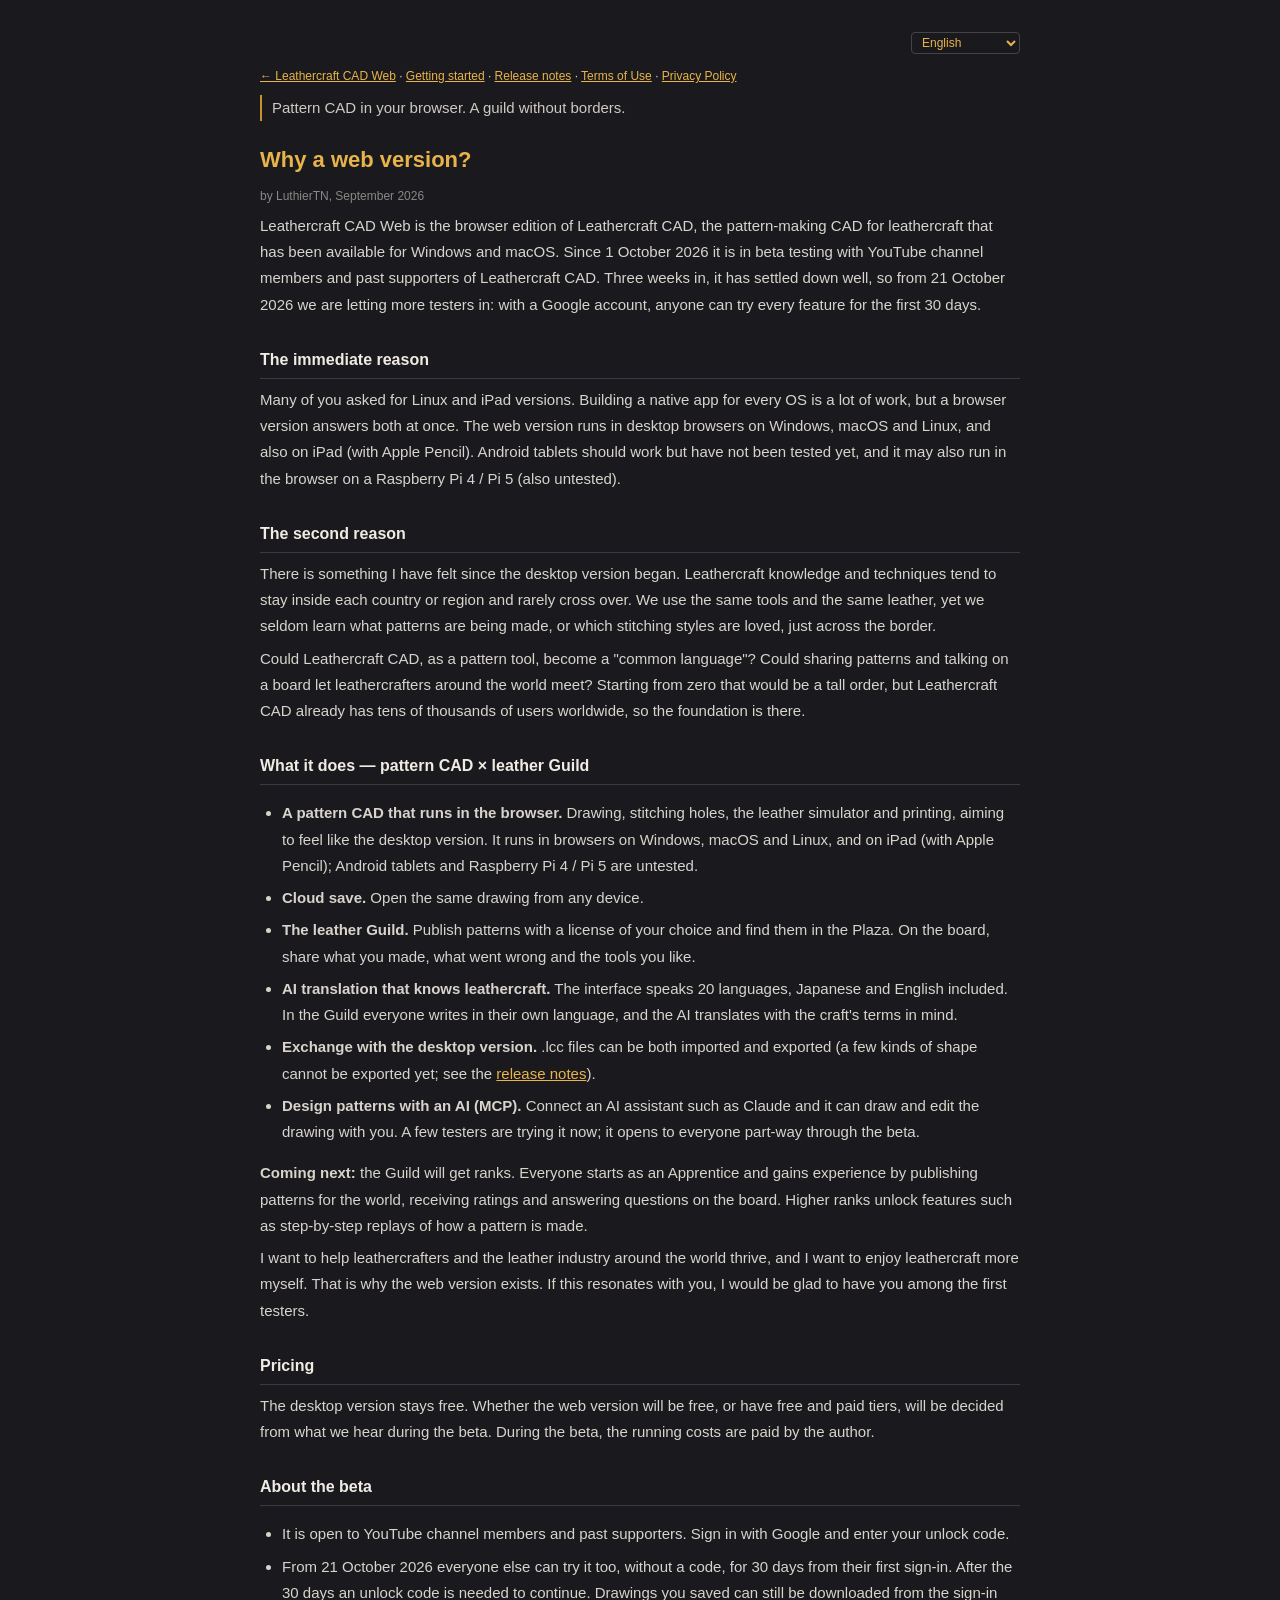
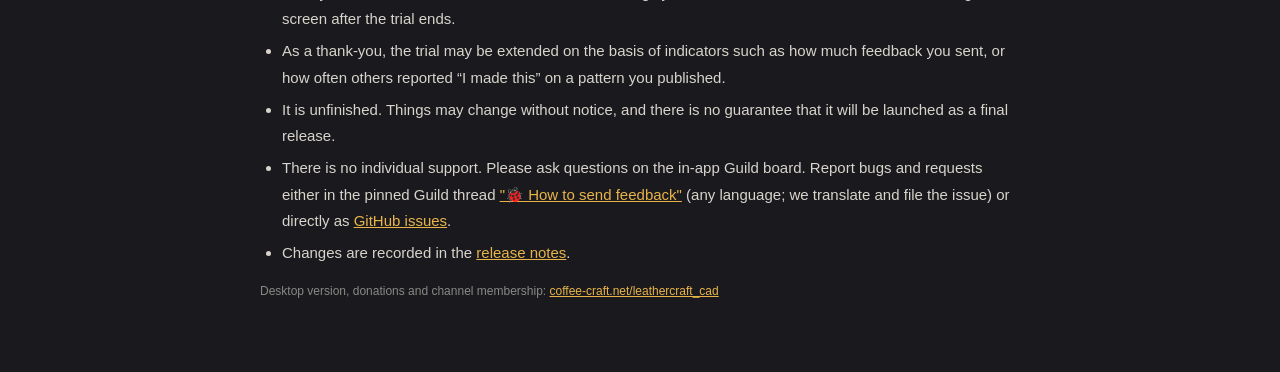
==== commit df08a152: "Deploy 60ad4e91c (2026-10-24T00:24Z)" ====
--- a/about.html
+++ b/about.html
@@ -28,7 +28,7 @@
     <h1>なぜ Web 版を作ったのか</h1>
     <p class="meta">作者 LuthierTN ／ 2026年9月</p>
 
-    <p>Leathercraft CAD Web（レザクラCAD Web）は、Windows / macOS 向けに公開してきたレザークラフト用 CAD「Leathercraft CAD」のブラウザ版です。2026年10月1日から、YouTube チャンネルメンバーと、これまでにご支援いただいた方に向けて β テストを行っています。</p>
+    <p>Leathercraft CAD Web（レザクラCAD Web）は、Windows / macOS 向けに公開してきたレザークラフト用 CAD「Leathercraft CAD」のブラウザ版です。2026年10月1日から、YouTube チャンネルメンバーと、これまでにご支援いただいた方に向けて β テストを行っています。公開から 3 週間ほど経ってだいぶ安定してきたので、2026年10月21日からテスターの人数を増やしています。Google アカウントがあれば、どなたでも最初の 30 日間はすべての機能をお試しいただけます。</p>
 
     <h2>きっかけ</h2>
     <p>直接のきっかけは、Linux 版や iPad 版を望む声を多くいただいたことです。ネイティブアプリを OS ごとに作るのは大変ですが、ブラウザで動けば、その両方に一度に応えられます。実際、Web 版は Windows・macOS・Linux などのデスクトップのブラウザに加えて、iPad（Apple Pencil 対応）でも動きます。Android タブレットは動くはずですが、まだ確かめていません。Raspberry Pi 4 / Pi 5 のブラウザでも動くかもしれません（こちらも未確認です）。</p>
@@ -55,6 +55,8 @@
     <h2>β 版について</h2>
     <ul>
       <li>対象は YouTube チャンネルメンバーと、これまでにご支援いただいた方です。Google でログインし、アンロックコードを入力して使います。</li>
+      <li>2026年10月21日からは、それ以外の方も、最初のログインから 30 日間はコードなしでお試しいただけます。30 日を過ぎると、続けるにはアンロックコードが必要です。保存した図面は、期限が切れたあともログイン画面からダウンロードできます。</li>
+      <li>フィードバックの回数や、公開した型紙に「作ったよ」の報告があった回数などの指標をもとに、お礼としてお試し期間を延長することがあります。</li>
       <li>未完成です。予告なく変わることがあり、正式版として公開される保証はありません。</li>
       <li>個別のサポートは行っていません。使い方の相談はアプリ内の掲示板「ギルド」で。不具合・要望の報告は、ギルドの固定スレッド <a href="https://cad.coffee-craft.net/feedback">「🐞 フィードバックの送り方」</a>（好きな言語で OK。英訳と GitHub 登録はこちらで行います）か、<a href="https://github.com/LuthierTN/leathercraft-cad-web/issues" target="_blank" rel="noopener">GitHub の Issue</a> にお願いします。</li>
       <li>変更点は <a href="releases.html">リリースノート</a> に記録します。</li>
@@ -68,7 +70,7 @@
     <h1>Why a web version?</h1>
     <p class="meta">by LuthierTN, September 2026</p>
 
-    <p>Leathercraft CAD Web is the browser edition of Leathercraft CAD, the pattern-making CAD for leathercraft that has been available for Windows and macOS. Since 1 October 2026 it is in beta testing with YouTube channel members and past supporters of Leathercraft CAD.</p>
+    <p>Leathercraft CAD Web is the browser edition of Leathercraft CAD, the pattern-making CAD for leathercraft that has been available for Windows and macOS. Since 1 October 2026 it is in beta testing with YouTube channel members and past supporters of Leathercraft CAD. Three weeks in, it has settled down well, so from 21 October 2026 we are letting more testers in: with a Google account, anyone can try every feature for the first 30 days.</p>
 
     <h2>The immediate reason</h2>
     <p>Many of you asked for Linux and iPad versions. Building a native app for every OS is a lot of work, but a browser version answers both at once. The web version runs in desktop browsers on Windows, macOS and Linux, and also on iPad (with Apple Pencil). Android tablets should work but have not been tested yet, and it may also run in the browser on a Raspberry Pi 4 / Pi 5 (also untested).</p>
@@ -95,6 +97,8 @@
     <h2>About the beta</h2>
     <ul>
       <li>It is open to YouTube channel members and past supporters. Sign in with Google and enter your unlock code.</li>
+      <li>From 21 October 2026 everyone else can try it too, without a code, for 30 days from their first sign-in. After the 30 days an unlock code is needed to continue. Drawings you saved can still be downloaded from the sign-in screen after the trial ends.</li>
+      <li>As a thank-you, the trial may be extended on the basis of indicators such as how much feedback you sent, or how often others reported “I made this” on a pattern you published.</li>
       <li>It is unfinished. Things may change without notice, and there is no guarantee that it will be launched as a final release.</li>
       <li>There is no individual support. Please ask questions on the in-app Guild board. Report bugs and requests either in the pinned Guild thread <a href="https://cad.coffee-craft.net/feedback">"🐞 How to send feedback"</a> (any language; we translate and file the issue) or directly as <a href="https://github.com/LuthierTN/leathercraft-cad-web/issues" target="_blank" rel="noopener">GitHub issues</a>.</li>
       <li>Changes are recorded in the <a href="releases.html">release notes</a>.</li>
@@ -109,7 +113,7 @@
     <h1>Warum eine Webversion?</h1>
     <p class="meta">von LuthierTN, September 2026</p>
 
-    <p>Leathercraft CAD Web ist die Browserausgabe von Leathercraft CAD, dem CAD-Programm für Schnittmuster im Lederhandwerk, das es bisher für Windows und macOS gibt. Seit dem 1. Oktober 2026 läuft ein Betatest mit den Kanalmitgliedern auf YouTube und allen, die Leathercraft CAD bisher unterstützt haben.</p>
+    <p>Leathercraft CAD Web ist die Browserausgabe von Leathercraft CAD, dem CAD-Programm für Schnittmuster im Lederhandwerk, das es bisher für Windows und macOS gibt. Seit dem 1. Oktober 2026 läuft ein Betatest mit den Kanalmitgliedern auf YouTube und allen, die Leathercraft CAD bisher unterstützt haben. Nach drei Wochen läuft sie inzwischen recht stabil, deshalb lassen wir ab dem 21. Oktober 2026 mehr Tester herein: Mit einem Google-Konto kann jeder die ersten 30 Tage lang alle Funktionen ausprobieren.</p>
 
     <h2>Der unmittelbare Anlass</h2>
     <p>Viele von Ihnen haben sich eine Version für Linux und für das iPad gewünscht. Für jedes Betriebssystem eine eigene App zu bauen ist viel Arbeit – eine Browserversion erfüllt beide Wünsche auf einmal. Die Webversion läuft in Desktop-Browsern unter Windows, macOS und Linux und auch auf dem iPad (mit Apple Pencil). Android-Tablets sollten funktionieren, sind aber noch nicht getestet. Vielleicht läuft sie auch im Browser auf einem Raspberry Pi 4 / Pi 5 (ebenfalls nicht getestet).</p>
@@ -136,6 +140,8 @@
     <h2>Zur Beta</h2>
     <ul>
       <li>Sie steht Kanalmitgliedern auf YouTube und bisherigen Unterstützern offen. Melden Sie sich mit Google an und geben Sie Ihren Entsperrcode ein.</li>
+      <li>Ab dem 21. Oktober 2026 können auch alle anderen sie ausprobieren – ohne Code, 30 Tage lang ab der ersten Anmeldung. Nach den 30 Tagen ist ein Entsperrcode nötig, um weiterzuarbeiten. Gespeicherte Zeichnungen können Sie auch nach Ende des Testzeitraums noch vom Anmeldebildschirm aus herunterladen.</li>
+      <li>Als Dankeschön kann der Testzeitraum verlängert werden – anhand von Anhaltspunkten wie der Menge Ihres Feedbacks oder der Zahl der Meldungen „Das habe ich gemacht“ anderer Mitglieder zu einem von Ihnen veröffentlichten Schnittmuster.</li>
       <li>Sie ist noch nicht fertig. Dinge können sich ohne Ankündigung ändern, und es gibt keine Garantie, dass daraus eine endgültige Version wird.</li>
       <li>Persönlichen Support gibt es nicht. Fragen stellen Sie bitte im Forum der Gilde in der App. Fehler und Wünsche melden Sie entweder im angehefteten Gilde-Thema <a href="https://cad.coffee-craft.net/feedback">„🐞 So senden Sie Feedback“</a> (in jeder Sprache; ich übersetze und lege das Issue an) oder direkt als <a href="https://github.com/LuthierTN/leathercraft-cad-web/issues" target="_blank" rel="noopener">GitHub-Issue</a>.</li>
       <li>Änderungen werden in den <a href="releases.html">Versionshinweisen</a> festgehalten.</li>
@@ -149,7 +155,7 @@
     <h1>¿Por qué una versión web?</h1>
     <p class="meta">por LuthierTN, septiembre de 2026</p>
 
-    <p>Leathercraft CAD Web es la versión para navegador de Leathercraft CAD, el CAD de patrones para marroquinería que ya estaba disponible para Windows y macOS. Desde el 1 de octubre de 2026 está en fase beta con los miembros del canal de YouTube y con quienes han apoyado Leathercraft CAD hasta ahora.</p>
+    <p>Leathercraft CAD Web es la versión para navegador de Leathercraft CAD, el CAD de patrones para marroquinería que ya estaba disponible para Windows y macOS. Desde el 1 de octubre de 2026 está en fase beta con los miembros del canal de YouTube y con quienes han apoyado Leathercraft CAD hasta ahora. Tres semanas después se ha estabilizado bastante, así que desde el 21 de octubre de 2026 estamos dejando entrar a más testers: con una cuenta de Google, cualquiera puede probar todas las funciones durante los primeros 30 días.</p>
 
     <h2>El motivo inmediato</h2>
     <p>Mucha gente me pidió versiones para Linux y para iPad. Crear una app nativa para cada sistema operativo da mucho trabajo, pero una versión para navegador resuelve las dos cosas a la vez. La versión web funciona en navegadores de ordenador con Windows, macOS y Linux, y también en iPad (con Apple Pencil). En tabletas Android debería funcionar, pero aún no lo he probado, y quizá también funcione en el navegador de una Raspberry Pi 4 / Pi 5 (tampoco probado).</p>
@@ -176,6 +182,8 @@
     <h2>Sobre la beta</h2>
     <ul>
       <li>Está abierta a los miembros del canal de YouTube y a quienes me han apoyado hasta ahora. Inicia sesión con Google e introduce tu código de desbloqueo.</li>
+      <li>Desde el 21 de octubre de 2026 también puede probarla todo el mundo, sin código, durante 30 días desde el primer inicio de sesión. Pasados los 30 días hace falta un código de desbloqueo para continuar. Los dibujos que hayas guardado se pueden seguir descargando desde la pantalla de inicio de sesión una vez terminado el periodo de prueba.</li>
+      <li>Como agradecimiento, el periodo de prueba puede ampliarse según indicadores como la cantidad de comentarios que hayas enviado o las veces que otros hayan marcado «Lo he hecho» en un patrón que publicaste.</li>
       <li>Está sin terminar. Puede cambiar sin previo aviso y no hay garantía de que llegue a publicarse como versión definitiva.</li>
       <li>No hay soporte individual. Haz tus preguntas en el foro del Gremio, dentro de la app. Para informar de errores o hacer peticiones, usa el hilo fijado del Gremio <a href="https://cad.coffee-craft.net/feedback">«🐞 Cómo enviar comentarios»</a> (en el idioma que quieras; yo me encargo de traducirlo y abrir el issue) o abre directamente un <a href="https://github.com/LuthierTN/leathercraft-cad-web/issues" target="_blank" rel="noopener">issue en GitHub</a>.</li>
       <li>Los cambios se registran en las <a href="releases.html">notas de la versión</a>.</li>
@@ -189,7 +197,7 @@
     <h1>Pourquoi une version web ?</h1>
     <p class="meta">par LuthierTN, septembre 2026</p>
 
-    <p>Leathercraft CAD Web est l'édition pour navigateur de Leathercraft CAD, le logiciel de CAO de patrons pour le travail du cuir déjà disponible sous Windows et macOS. Depuis le 1er octobre 2026, il est en phase bêta auprès des membres de la chaîne YouTube et des personnes qui ont soutenu Leathercraft CAD jusqu'ici.</p>
+    <p>Leathercraft CAD Web est l'édition pour navigateur de Leathercraft CAD, le logiciel de CAO de patrons pour le travail du cuir déjà disponible sous Windows et macOS. Depuis le 1er octobre 2026, il est en phase bêta auprès des membres de la chaîne YouTube et des personnes qui ont soutenu Leathercraft CAD jusqu'ici. Trois semaines plus tard, il s'est bien stabilisé ; nous accueillons donc davantage de testeurs à partir du 21 octobre 2026 : avec un compte Google, chacun peut essayer toutes les fonctionnalités pendant les 30 premiers jours.</p>
 
     <h2>Le point de départ</h2>
     <p>Beaucoup d'entre vous m'ont demandé des versions Linux et iPad. Développer une application native pour chaque système demande énormément de travail, alors qu'une version pour navigateur répond aux deux demandes d'un coup. La version web fonctionne dans les navigateurs des ordinateurs sous Windows, macOS et Linux, et aussi sur iPad (avec l'Apple Pencil). Les tablettes Android devraient fonctionner mais n'ont pas encore été testées, et elle tourne peut-être aussi dans le navigateur d'un Raspberry Pi 4 / Pi 5 (pas encore testé non plus).</p>
@@ -216,6 +224,8 @@
     <h2>À propos de la bêta</h2>
     <ul>
       <li>Elle est ouverte aux membres de la chaîne YouTube et aux personnes qui m'ont déjà soutenu. Connectez-vous avec Google et saisissez votre code de déverrouillage.</li>
+      <li>À partir du 21 octobre 2026, tout le monde peut l'essayer, sans code, pendant 30 jours à compter de la première connexion. Passé ces 30 jours, un code de déverrouillage est nécessaire pour continuer. Les dessins que vous avez enregistrés restent téléchargeables depuis l'écran de connexion après la fin de la période d'essai.</li>
+      <li>En guise de remerciement, la période d'essai peut être prolongée sur la base d'indicateurs tels que la quantité de retours que vous avez envoyés, ou le nombre de fois où d'autres ont signalé « Je l'ai réalisé » sur un patron que vous avez publié.</li>
       <li>Elle n'est pas terminée. Des choses peuvent changer sans préavis, et rien ne garantit qu'elle sortira un jour en version définitive.</li>
       <li>Il n'y a pas d'assistance individuelle. Posez vos questions sur le forum de la Guilde, dans l'application. Signalez les bugs et vos suggestions soit dans le sujet épinglé de la Guilde <a href="https://cad.coffee-craft.net/feedback">« 🐞 Comment envoyer vos retours »</a> (dans la langue de votre choix ; je traduis et crée l'issue moi-même), soit directement dans les <a href="https://github.com/LuthierTN/leathercraft-cad-web/issues" target="_blank" rel="noopener">issues GitHub</a>.</li>
       <li>Les changements sont consignés dans les <a href="releases.html">notes de version</a>.</li>
@@ -229,7 +239,7 @@
     <h1>Perché una versione web</h1>
     <p class="meta">di LuthierTN, settembre 2026</p>
 
-    <p>Leathercraft CAD Web è la versione per browser di Leathercraft CAD, il CAD per cartamodelli di pelletteria finora disponibile per Windows e macOS. Dal 1° ottobre 2026 è in fase di beta test con i membri del canale YouTube e con chi ha sostenuto Leathercraft CAD in passato.</p>
+    <p>Leathercraft CAD Web è la versione per browser di Leathercraft CAD, il CAD per cartamodelli di pelletteria finora disponibile per Windows e macOS. Dal 1° ottobre 2026 è in fase di beta test con i membri del canale YouTube e con chi ha sostenuto Leathercraft CAD in passato. Dopo tre settimane si è stabilizzata bene, così dal 21 ottobre 2026 stiamo facendo entrare più tester: con un account Google chiunque può provare tutte le funzioni per i primi 30 giorni.</p>
 
     <h2>Come è nata</h2>
     <p>In tanti mi avete chiesto una versione per Linux e una per iPad. Creare un'app nativa per ogni sistema operativo è un lavoro enorme, ma una versione che gira nel browser risponde a entrambe le richieste in un colpo solo. La versione web funziona nei browser dei computer con Windows, macOS e Linux, e anche su iPad (con Apple Pencil). Sui tablet Android dovrebbe funzionare, ma non l'ho ancora provata; potrebbe girare anche nel browser di un Raspberry Pi 4 / Pi 5 (anche questo non ancora verificato).</p>
@@ -256,6 +266,8 @@
     <h2>Informazioni sulla beta</h2>
     <ul>
       <li>È riservata ai membri del canale YouTube e a chi mi ha sostenuto in passato. Accedi con Google e inserisci il tuo codice di sblocco.</li>
+      <li>Dal 21 ottobre 2026 possono provarla anche tutti gli altri, senza codice, per 30 giorni dal primo accesso. Passati i 30 giorni serve un codice di sblocco per continuare. I disegni che hai salvato si possono comunque scaricare dalla schermata di accesso anche dopo la fine del periodo di prova.</li>
+      <li>Come ringraziamento, il periodo di prova può essere prolungato in base a indicatori come la quantità di feedback che hai inviato o quante volte altri hanno segnalato «L'ho realizzato» su un cartamodello che hai pubblicato.</li>
       <li>Non è ancora finita. Le cose possono cambiare senza preavviso e non c'è garanzia che venga pubblicata come versione definitiva.</li>
       <li>Non offro assistenza individuale. Per domande sull'uso, scrivi nella bacheca «Gilda» all'interno dell'app. Per segnalare problemi o proporre idee, usa la discussione fissata della Gilda <a href="https://cad.coffee-craft.net/feedback">«🐞 Come inviare un feedback»</a> (va bene qualsiasi lingua; la traduzione in inglese e la registrazione su GitHub le faccio io) oppure apri direttamente una <a href="https://github.com/LuthierTN/leathercraft-cad-web/issues" target="_blank" rel="noopener">issue su GitHub</a>.</li>
       <li>Le modifiche sono annotate nelle <a href="releases.html">note di rilascio</a>.</li>
@@ -269,7 +281,7 @@
     <h1>Зачем веб-версия?</h1>
     <p class="meta">Автор: LuthierTN, сентябрь 2026</p>
 
-    <p>Leathercraft CAD Web — это браузерная версия Leathercraft CAD, программы для построения выкроек изделий из кожи, которая до сих пор выходила для Windows и macOS. С 1 октября 2026 года идёт бета-тестирование для спонсоров YouTube-канала и тех, кто раньше поддерживал Leathercraft CAD.</p>
+    <p>Leathercraft CAD Web — это браузерная версия Leathercraft CAD, программы для построения выкроек изделий из кожи, которая до сих пор выходила для Windows и macOS. С 1 октября 2026 года идёт бета-тестирование для спонсоров YouTube-канала и тех, кто раньше поддерживал Leathercraft CAD. За три недели всё заметно устоялось, поэтому с 21 октября 2026 года мы пускаем больше тестировщиков: с аккаунтом Google любой может первые 30 дней пробовать все функции.</p>
 
     <h2>Непосредственный повод</h2>
     <p>Многие из вас просили версии для Linux и iPad. Делать отдельное приложение под каждую ОС — огромная работа, а браузерная версия решает обе задачи сразу. Веб-версия работает в браузерах на компьютерах с Windows, macOS и Linux, а также на iPad (с поддержкой Apple Pencil). На Android-планшетах она должна работать, но я это ещё не проверял; возможно, она запустится и в браузере на Raspberry Pi 4 / Pi 5 (тоже не проверено).</p>
@@ -296,6 +308,8 @@
     <h2>О бета-версии</h2>
     <ul>
       <li>Бета-версия доступна спонсорам YouTube-канала и тем, кто раньше поддерживал проект. Войдите через Google и введите код разблокировки.</li>
+      <li>С 21 октября 2026 года попробовать её могут и все остальные — без кода, в течение 30 дней с первого входа. По истечении 30 дней, чтобы продолжить, нужен код разблокировки. Сохранённые чертежи можно скачать с экрана входа и после окончания пробного периода.</li>
+      <li>В благодарность пробный период может быть продлён — по таким показателям, как количество отправленных вами отзывов или число отметок «У меня получилось» от других участников на опубликованной вами выкройке.</li>
       <li>Программа ещё не закончена. Всё может меняться без предупреждения, и нет гарантии, что она выйдет в виде окончательной версии.</li>
       <li>Индивидуальной поддержки нет. С вопросами обращайтесь на форум Гильдии внутри приложения. Об ошибках и пожеланиях сообщайте в закреплённой теме Гильдии <a href="https://cad.coffee-craft.net/feedback">«🐞 Как отправить отзыв»</a> (на любом языке; мы переведём и сами создадим issue) или напрямую через <a href="https://github.com/LuthierTN/leathercraft-cad-web/issues" target="_blank" rel="noopener">issue на GitHub</a>.</li>
       <li>Все изменения записываются в <a href="releases.html">историю релизов</a>.</li>
@@ -309,7 +323,7 @@
     <h1>為什麼要推出網頁版</h1>
     <p class="meta">作者 LuthierTN／2026年9月</p>
 
-    <p>Leathercraft CAD Web 是一直以來為 Windows / macOS 提供的皮革工藝紙型 CAD「Leathercraft CAD」的瀏覽器版。自 2026年10月1日起，我們邀請 YouTube 頻道會員，以及過去曾支持過我的朋友參與 β 測試。</p>
+    <p>Leathercraft CAD Web 是一直以來為 Windows / macOS 提供的皮革工藝紙型 CAD「Leathercraft CAD」的瀏覽器版。自 2026年10月1日起，我們邀請 YouTube 頻道會員，以及過去曾支持過我的朋友參與 β 測試。公開約三週後已經相當穩定，因此自 2026年10月21日起擴大測試人數：只要有 Google 帳戶，任何人都能在最初的 30 天內試用所有功能。</p>
 
     <h2>起因</h2>
     <p>直接的契機，是收到許多希望推出 Linux 版和 iPad 版的聲音。要為每個作業系統各做一套原生應用程式非常吃力，但只要能在瀏覽器上執行，就能一次滿足這兩種需求。實際上，網頁版除了能在 Windows、macOS、Linux 等電腦的瀏覽器上執行，也能在 iPad 上使用（支援 Apple Pencil）。Android 平板應該也能用，但我還沒有實際確認。Raspberry Pi 4 / Pi 5 的瀏覽器或許也能執行（同樣尚未確認）。</p>
@@ -336,6 +350,8 @@
     <h2>關於 β 版</h2>
     <ul>
       <li>開放對象為 YouTube 頻道會員，以及過去曾支持過我的朋友。請使用 Google 登入，並輸入解鎖碼後開始使用。</li>
+      <li>自 2026年10月21日起，其他朋友也可以在第一次登入後的 30 天內免解鎖碼試用。30 天過後，要繼續使用就需要解鎖碼。已儲存的圖面在試用期結束後，仍然可以從登入畫面下載。</li>
+      <li>我們可能會依據您送出意見回饋的次數，或其他會員在您公開的紙型上回報「我做出來了」的次數等指標，延長試用期間作為答謝。</li>
       <li>目前仍未完成。內容可能在未事先通知的情況下變更，也不保證一定會推出正式版。</li>
       <li>恕不提供個別支援。使用上的問題，請到應用程式內的討論版「公會」詢問。錯誤回報或功能建議，請發到公會的置頂討論串 <a href="https://cad.coffee-craft.net/feedback">「🐞 如何回報意見」</a>（任何語言都可以，英文翻譯和 GitHub 登錄由我們處理），或直接提交 <a href="https://github.com/LuthierTN/leathercraft-cad-web/issues" target="_blank" rel="noopener">GitHub Issue</a>。</li>
       <li>更新內容會記錄在<a href="releases.html">發行說明</a>中。</li>
@@ -349,7 +365,7 @@
     <h1>为什么要开发网页版</h1>
     <p class="meta">作者 LuthierTN ／ 2026年9月</p>
 
-    <p>Leathercraft CAD Web 是 Leathercraft CAD 的浏览器版。Leathercraft CAD 是一款用于皮具手工制版的 CAD，此前一直面向 Windows / macOS 提供。自 2026 年 10 月 1 日起，我们面向 YouTube 频道会员和以往支持过我的朋友进行 β 测试。</p>
+    <p>Leathercraft CAD Web 是 Leathercraft CAD 的浏览器版。Leathercraft CAD 是一款用于皮具手工纸样制作的 CAD，此前一直面向 Windows / macOS 提供。自 2026 年 10 月 1 日起，我们面向 YouTube 频道会员和以往支持过我的朋友进行 β 测试。公开三周以来已经相当稳定，因此从 2026 年 10 月 21 日起，我们开始增加测试者的人数：只要有 Google 账户，任何人都可以在最初 30 天内试用全部功能。</p>
 
     <h2>直接的契机</h2>
     <p>直接的契机，是很多人希望能有 Linux 版和 iPad 版。为每个操作系统分别开发原生应用很辛苦，但只要能在浏览器里运行，就能一次满足这两种需求。实际上，网页版除了能在 Windows、macOS、Linux 等电脑的浏览器上运行，也能在 iPad（支持 Apple Pencil）上使用。Android 平板应该也能运行，但还没有确认过。Raspberry Pi 4 / Pi 5 的浏览器或许也能运行（同样尚未确认）。</p>
@@ -376,6 +392,8 @@
     <h2>关于 β 版</h2>
     <ul>
       <li>面向 YouTube 频道会员和以往支持过我的朋友。使用 Google 登录，并输入解锁码即可使用。</li>
+      <li>自 2026 年 10 月 21 日起，其他人也可以试用：从第一次登录起 30 天内不需要解锁码。30 天过后，要继续使用就需要解锁码。试用期结束后，保存过的图纸仍然可以在登录界面下载。</li>
+      <li>作为答谢，我们可能会根据一些指标延长试用期，比如你发送反馈的次数，或者其他人在你发布的纸样上报告“我做出来了”的次数。</li>
       <li>目前尚未完成。内容可能会在不另行通知的情况下变更，也不保证一定会作为正式版发布。</li>
       <li>不提供个别支持。关于使用方法的问题，请在应用内的“公会”论坛里提问。错误报告和功能建议，请发到公会的置顶帖 <a href="https://cad.coffee-craft.net/feedback">“🐞 如何发送反馈”</a>（用任何语言都可以，翻译成英语并提交到 GitHub 由我们来做），或者直接提交 <a href="https://github.com/LuthierTN/leathercraft-cad-web/issues" target="_blank" rel="noopener">GitHub Issue</a>。</li>
       <li>变更内容会记录在 <a href="releases.html">更新日志</a> 中。</li>
@@ -389,7 +407,7 @@
     <h1>웹 버전을 만든 이유</h1>
     <p class="meta">작성자 LuthierTN / 2026년 9월</p>
 
-    <p>Leathercraft CAD Web은 그동안 Windows / macOS용으로 공개해 온 가죽공예용 패턴 CAD인 Leathercraft CAD의 브라우저 버전입니다. 2026년 10월 1일부터 YouTube 채널 멤버와 그동안 후원해 주신 분들을 대상으로 베타 테스트를 진행하고 있습니다.</p>
+    <p>Leathercraft CAD Web은 그동안 Windows / macOS용으로 공개해 온 가죽공예용 패턴 CAD인 Leathercraft CAD의 브라우저 버전입니다. 2026년 10월 1일부터 YouTube 채널 멤버와 그동안 후원해 주신 분들을 대상으로 베타 테스트를 진행하고 있습니다. 공개한 지 3주 정도 지나 꽤 안정됐기 때문에, 2026년 10월 21일부터는 테스터 수를 늘리고 있습니다. Google 계정만 있으면 누구나 처음 30일 동안 모든 기능을 써 볼 수 있습니다.</p>
 
     <h2>시작하게 된 계기</h2>
     <p>직접적인 계기는 Linux 버전과 iPad 버전을 원하는 목소리를 많이 들었기 때문입니다. 운영체제마다 네이티브 앱을 따로 만들기는 쉽지 않지만, 브라우저에서 돌아간다면 두 가지 요청에 한 번에 답할 수 있습니다. 실제로 웹 버전은 Windows·macOS·Linux 같은 컴퓨터의 브라우저뿐 아니라 iPad(Apple Pencil 지원)에서도 작동합니다. Android 태블릿에서도 작동할 것으로 보이지만 아직 확인하지 못했습니다. Raspberry Pi 4 / Pi 5의 브라우저에서도 작동할지 모릅니다(이것도 아직 확인하지 못했습니다).</p>
@@ -416,6 +434,8 @@
     <h2>베타 버전에 대해</h2>
     <ul>
       <li>대상은 YouTube 채널 멤버와 그동안 후원해 주신 분들입니다. Google로 로그인한 뒤 언락 코드를 입력해 사용합니다.</li>
+      <li>2026년 10월 21일부터는 그 밖의 분들도 처음 로그인한 날부터 30일 동안 코드 없이 써 볼 수 있습니다. 30일이 지난 뒤에 계속 쓰려면 언락 코드가 필요합니다. 저장해 둔 도면은 체험 기간이 끝난 뒤에도 로그인 화면에서 다운로드할 수 있습니다.</li>
+      <li>감사의 뜻으로, 보내 주신 피드백 횟수나 공개한 패턴에 다른 회원이 “만들어 봤어요”라고 알려 준 횟수 같은 지표를 바탕으로 체험 기간을 연장해 드리기도 합니다.</li>
       <li>아직 완성되지 않았습니다. 예고 없이 바뀔 수 있으며, 정식 버전으로 공개된다는 보장은 없습니다.</li>
       <li>개별 지원은 하지 않습니다. 사용법에 관한 질문은 앱 안의 게시판 ‘길드’에 남겨 주세요. 버그나 요청 사항은 길드의 고정 게시글 <a href="https://cad.coffee-craft.net/feedback">‘🐞 피드백 보내는 방법’</a>(어떤 언어로 써도 괜찮습니다. 영어 번역과 GitHub 등록은 제가 합니다)이나 <a href="https://github.com/LuthierTN/leathercraft-cad-web/issues" target="_blank" rel="noopener">GitHub 이슈</a>로 보내 주세요.</li>
       <li>변경 사항은 <a href="releases.html">릴리스 노트</a>에 기록합니다.</li>
@@ -429,7 +449,7 @@
     <h1>Hvorfor en webversion?</h1>
     <p class="meta">af LuthierTN, september 2026</p>
 
-    <p>Leathercraft CAD Web er browserudgaven af Leathercraft CAD, CAD-programmet til at tegne mønstre til læderarbejde, som hidtil har fandtes til Windows og macOS. Siden 1. oktober 2026 har den været i betatest hos kanalmedlemmer på YouTube og hos dem, der tidligere har støttet Leathercraft CAD.</p>
+    <p>Leathercraft CAD Web er browserudgaven af Leathercraft CAD, CAD-programmet til at tegne mønstre til læderarbejde, som hidtil har fandtes til Windows og macOS. Siden 1. oktober 2026 har den været i betatest hos kanalmedlemmer på YouTube og hos dem, der tidligere har støttet Leathercraft CAD. Efter tre uger har den fundet sig godt til rette, så fra 21. oktober 2026 lukker vi flere testere ind: Med en Google-konto kan alle prøve alle funktioner de første 30 dage.</p>
 
     <h2>Den direkte anledning</h2>
     <p>Mange har spurgt efter en Linux- og en iPad-version. Det er et stort arbejde at bygge en app til hvert enkelt styresystem, men en browserversion klarer begge dele på én gang. Webversionen kører i browseren på computere med Windows, macOS og Linux og også på iPad (med Apple Pencil). Android-tablets burde virke, men er ikke testet endnu, og den kører måske også i browseren på en Raspberry Pi 4 / Pi 5 (heller ikke testet).</p>
@@ -456,6 +476,8 @@
     <h2>Om betaversionen</h2>
     <ul>
       <li>Den er åben for kanalmedlemmer på YouTube og for dem, der tidligere har støttet projektet. Log ind med Google, og indtast din oplåsningskode.</li>
+      <li>Fra 21. oktober 2026 kan alle andre også prøve den – uden kode – i 30 dage fra deres første login. Efter de 30 dage kræver det en oplåsningskode at fortsætte. Tegninger, du har gemt, kan du stadig hente fra login-skærmen, efter at prøveperioden er udløbet.</li>
+      <li>Som tak kan prøveperioden blive forlænget ud fra indikatorer som hvor meget feedback du har sendt, eller hvor ofte andre har meldt »Den har jeg lavet« om et mønster, du har udgivet.</li>
       <li>Den er ikke færdig. Ting kan ændre sig uden varsel, og der er ingen garanti for, at den bliver udgivet som en endelig version.</li>
       <li>Der ydes ikke individuel support. Stil gerne dine spørgsmål i forummet i appens Laug. Fejl og ønsker kan du melde enten i Laugets fastgjorte tråd <a href="https://cad.coffee-craft.net/feedback">»🐞 Sådan sender du feedback«</a> (på hvilket sprog du vil; vi oversætter og opretter sagen) eller direkte som <a href="https://github.com/LuthierTN/leathercraft-cad-web/issues" target="_blank" rel="noopener">issues på GitHub</a>.</li>
       <li>Ændringer bliver noteret i <a href="releases.html">udgivelsesnoterne</a>.</li>
@@ -469,7 +491,7 @@
     <h1>Hvorfor en nettversjon?</h1>
     <p class="meta">av LuthierTN, september 2026</p>
 
-    <p>Leathercraft CAD Web er nettleserutgaven av Leathercraft CAD, CAD-programmet for mønstertegning til lærhåndverk som har vært tilgjengelig for Windows og macOS. Fra 1. oktober 2026 er den i betatesting blant kanalmedlemmer på YouTube og alle som tidligere har støttet Leathercraft CAD.</p>
+    <p>Leathercraft CAD Web er nettleserutgaven av Leathercraft CAD, CAD-programmet for mønstertegning til lærhåndverk som har vært tilgjengelig for Windows og macOS. Fra 1. oktober 2026 er den i betatesting blant kanalmedlemmer på YouTube og alle som tidligere har støttet Leathercraft CAD. Etter tre uker har den satt seg godt, så fra 21. oktober 2026 slipper vi inn flere testere: Med en Google-konto kan hvem som helst prøve alle funksjonene de første 30 dagene.</p>
 
     <h2>Den direkte grunnen</h2>
     <p>Mange har ønsket seg en versjon for Linux og for iPad. Å lage en egen app for hvert operativsystem er mye arbeid, men en versjon som kjører i nettleseren, løser begge deler på én gang. Nettversjonen kjører i nettlesere på datamaskiner med Windows, macOS og Linux, og også på iPad (med Apple Pencil). Android-nettbrett skal fungere, men er ikke testet ennå, og den kan kanskje også kjøre i nettleseren på en Raspberry Pi 4 / Pi 5 (heller ikke testet).</p>
@@ -496,6 +518,8 @@
     <h2>Om betaversjonen</h2>
     <ul>
       <li>Den er åpen for kanalmedlemmer på YouTube og alle som tidligere har gitt støtte. Logg inn med Google og skriv inn opplåsingskoden din.</li>
+      <li>Fra 21. oktober 2026 kan alle andre også prøve den – uten kode – i 30 dager fra første innlogging. Etter de 30 dagene trengs det en opplåsingskode for å fortsette. Tegninger du har lagret, kan du fortsatt laste ned fra innloggingsskjermen etter at prøveperioden er over.</li>
+      <li>Som takk kan prøveperioden bli forlenget ut fra indikatorer som hvor mye tilbakemelding du har sendt, eller hvor ofte andre har meldt «Denne har jeg laget» på et mønster du har publisert.</li>
       <li>Den er ikke ferdig. Ting kan endres uten varsel, og det er ingen garanti for at den blir lansert som ferdig versjon.</li>
       <li>Det gis ingen individuell brukerstøtte. Still spørsmål i forumet i appen, «Laug». Meld feil og ønsker enten i den festede tråden i Lauget <a href="https://cad.coffee-craft.net/feedback">«🐞 Slik sender du tilbakemelding»</a> (hvilket som helst språk; jeg oversetter og legger det inn på GitHub) eller direkte som <a href="https://github.com/LuthierTN/leathercraft-cad-web/issues" target="_blank" rel="noopener">issues på GitHub</a>.</li>
       <li>Endringer føres i <a href="releases.html">utgivelsesnotatene</a>.</li>
@@ -509,7 +533,7 @@
     <h1>Dlaczego wersja internetowa?</h1>
     <p class="meta">LuthierTN, wrzesień 2026</p>
 
-    <p>Leathercraft CAD Web to przeglądarkowe wydanie Leathercraft CAD – programu CAD do projektowania wykrojów w kaletnictwie, dostępnego dotąd na Windows i macOS. Od 1 października 2026 roku trwają testy beta z osobami wspierającymi kanał YouTube oraz z tymi, którzy wcześniej wsparli Leathercraft CAD.</p>
+    <p>Leathercraft CAD Web to przeglądarkowe wydanie Leathercraft CAD – programu CAD do projektowania wykrojów w kaletnictwie, dostępnego dotąd na Windows i macOS. Od 1 października 2026 roku trwają testy beta z osobami wspierającymi kanał YouTube oraz z tymi, którzy wcześniej wsparli Leathercraft CAD. Po trzech tygodniach program dobrze się ustabilizował, więc od 21 października 2026 roku wpuszczamy więcej testerów: z kontem Google każdy może przez pierwsze 30 dni wypróbować wszystkie funkcje.</p>
 
     <h2>Bezpośredni powód</h2>
     <p>Wiele osób prosiło o wersję na Linuksa i na iPada. Napisanie natywnej aplikacji na każdy system to ogrom pracy, a wersja w przeglądarce spełnia obie prośby naraz. Wersja internetowa działa w przeglądarkach na komputerach z Windows, macOS i Linuksem, a także na iPadzie (z Apple Pencil). Tablety z Androidem powinny działać, ale nie zostały jeszcze sprawdzone; program może też działać w przeglądarce na Raspberry Pi 4 / Pi 5 (to również niesprawdzone).</p>
@@ -536,6 +560,8 @@
     <h2>O wersji beta</h2>
     <ul>
       <li>Beta jest dostępna dla osób wspierających kanał YouTube oraz dla dotychczasowych darczyńców. Zaloguj się przez Google i wpisz swój kod odblokowujący.</li>
+      <li>Od 21 października 2026 roku wszyscy pozostali też mogą wypróbować program bez kodu, przez 30 dni od pierwszego logowania. Po upływie 30 dni do dalszego korzystania potrzebny jest kod odblokowujący. Zapisane rysunki można nadal pobrać z ekranu logowania także po zakończeniu okresu próbnego.</li>
+      <li>W podziękowaniu okres próbny może zostać przedłużony na podstawie takich wskaźników jak liczba przesłanych przez ciebie uwag czy liczba zgłoszeń „Zrobione!” od innych osób przy opublikowanym przez ciebie wykroju.</li>
       <li>Program jest niedokończony. Wiele może się zmienić bez zapowiedzi i nie ma gwarancji, że zostanie wydany jako wersja ostateczna.</li>
       <li>Nie ma indywidualnego wsparcia. Pytania zadawaj na forum Cechu w aplikacji. Błędy i propozycje zgłaszaj w przypiętym wątku Cechu <a href="https://cad.coffee-craft.net/feedback">„🐞 Jak przesłać opinię”</a> (w dowolnym języku; sam przetłumaczę i założę zgłoszenie) albo bezpośrednio jako <a href="https://github.com/LuthierTN/leathercraft-cad-web/issues" target="_blank" rel="noopener">zgłoszenia (issues) na GitHubie</a>.</li>
       <li>Zmiany są opisywane w <a href="releases.html">informacjach o wydaniu</a>.</li>
@@ -549,7 +575,7 @@
     <h1>Por que uma versão web?</h1>
     <p class="meta">por LuthierTN, setembro de 2026</p>
 
-    <p>O Leathercraft CAD Web é a versão para navegador do Leathercraft CAD, o CAD de moldes para trabalhos em couro que já estava disponível para Windows e macOS. Desde 1º de outubro de 2026, ele está em teste beta com os membros do canal no YouTube e com quem já apoiou o Leathercraft CAD.</p>
+    <p>O Leathercraft CAD Web é a versão para navegador do Leathercraft CAD, o CAD de moldes para trabalhos em couro que já estava disponível para Windows e macOS. Desde 1º de outubro de 2026, ele está em teste beta com os membros do canal no YouTube e com quem já apoiou o Leathercraft CAD. Depois de três semanas, ele já está bem estável, e por isso, a partir de 21 de outubro de 2026, estamos abrindo a porta a mais testadores: com uma conta Google, qualquer pessoa pode experimentar todos os recursos nos primeiros 30 dias.</p>
 
     <h2>O motivo imediato</h2>
     <p>Muitos de vocês pediram versões para Linux e iPad. Criar um aplicativo nativo para cada sistema dá muito trabalho, mas uma versão para navegador atende aos dois pedidos de uma vez. A versão web funciona nos navegadores de computador com Windows, macOS e Linux, e também no iPad (com Apple Pencil). Tablets Android devem funcionar, mas ainda não foram testados, e talvez ela rode também no navegador de um Raspberry Pi 4 / Pi 5 (também não testado).</p>
@@ -576,6 +602,8 @@
     <h2>Sobre o beta</h2>
     <ul>
       <li>Está aberto aos membros do canal no YouTube e a quem já apoiou o projeto. Entre com sua conta Google e digite seu código de desbloqueio.</li>
+      <li>A partir de 21 de outubro de 2026, todas as outras pessoas também podem experimentá-lo, sem código, por 30 dias a contar do primeiro login. Depois dos 30 dias, é preciso um código de desbloqueio para continuar. Os desenhos que você salvou continuam podendo ser baixados na tela de entrada depois que o período de avaliação termina.</li>
+      <li>Como agradecimento, o período de avaliação pode ser prorrogado com base em indicadores como a quantidade de feedback que você enviou ou quantas vezes outras pessoas relataram “Eu fiz este” em um molde que você publicou.</li>
       <li>Ainda não está pronto. As coisas podem mudar sem aviso, e não há garantia de que será lançado como versão final.</li>
       <li>Não há suporte individual. Tire suas dúvidas no fórum da Guilda, dentro do aplicativo. Relate erros e sugestões no tópico fixado da Guilda <a href="https://cad.coffee-craft.net/feedback">“🐞 Como enviar feedback”</a> (em qualquer idioma; nós traduzimos e registramos a issue) ou diretamente como <a href="https://github.com/LuthierTN/leathercraft-cad-web/issues" target="_blank" rel="noopener">issues no GitHub</a>.</li>
       <li>As mudanças ficam registradas nas <a href="releases.html">notas de versão</a>.</li>
@@ -589,7 +617,7 @@
     <h1>Porquê uma versão web?</h1>
     <p class="meta">por LuthierTN, setembro de 2026</p>
 
-    <p>O Leathercraft CAD Web é a versão para navegador do Leathercraft CAD, o CAD de moldes para marroquinaria que tem estado disponível para Windows e macOS. Desde 1 de outubro de 2026 está em fase de testes beta com os membros do canal do YouTube e com quem já apoiou o Leathercraft CAD.</p>
+    <p>O Leathercraft CAD Web é a versão para navegador do Leathercraft CAD, o CAD de moldes para marroquinaria que tem estado disponível para Windows e macOS. Desde 1 de outubro de 2026 está em fase de testes beta com os membros do canal do YouTube e com quem já apoiou o Leathercraft CAD. Passadas três semanas, está bastante estável, por isso a partir de 21 de outubro de 2026 vamos admitir mais testadores: com uma conta Google, qualquer pessoa pode experimentar todas as funcionalidades durante os primeiros 30 dias.</p>
 
     <h2>O motivo imediato</h2>
     <p>Muitos de vós pediram versões para Linux e para iPad. Criar uma aplicação nativa para cada sistema operativo dá muito trabalho, mas uma versão para navegador responde aos dois pedidos de uma só vez. A versão web funciona nos navegadores de computador em Windows, macOS e Linux, e também no iPad (com Apple Pencil). Os tablets Android deverão funcionar, mas ainda não foram testados, e talvez também funcione no navegador de um Raspberry Pi 4 / Pi 5 (igualmente por testar).</p>
@@ -616,6 +644,8 @@
     <h2>Sobre a versão beta</h2>
     <ul>
       <li>Está aberta aos membros do canal do YouTube e a quem já apoiou o projeto. Inicie sessão com Google e introduza o seu código de desbloqueio.</li>
+      <li>A partir de 21 de outubro de 2026, todas as outras pessoas também podem experimentar, sem código, durante 30 dias a contar do primeiro início de sessão. Passados os 30 dias, é preciso um código de desbloqueio para continuar. Os desenhos que guardou podem continuar a ser descarregados no ecrã de início de sessão depois de o período de teste terminar.</li>
+      <li>Como agradecimento, o período de teste pode ser prolongado com base em indicadores como a quantidade de comentários que enviou ou o número de vezes que outros membros assinalaram «Eu fiz isto» num molde que publicou.</li>
       <li>Ainda não está terminada. As coisas podem mudar sem aviso prévio, e não há garantia de que venha a ser lançada como versão final.</li>
       <li>Não há apoio individual. Coloque as suas dúvidas no fórum da Guilda, dentro da aplicação. Comunique erros e sugestões no tópico fixado da Guilda <a href="https://cad.coffee-craft.net/feedback">«🐞 Como enviar comentários»</a> (em qualquer língua; nós traduzimos e registamos a issue) ou diretamente como <a href="https://github.com/LuthierTN/leathercraft-cad-web/issues" target="_blank" rel="noopener">issues no GitHub</a>.</li>
       <li>As alterações ficam registadas nas <a href="releases.html">notas de versão</a>.</li>
@@ -629,7 +659,7 @@
     <h1>De ce versiunea web?</h1>
     <p class="meta">de LuthierTN, septembrie 2026</p>
 
-    <p>Leathercraft CAD Web este versiunea pentru browser a Leathercraft CAD, programul CAD pentru tipare de marochinărie, disponibil până acum pentru Windows și macOS. Din 1 octombrie 2026 este testată în versiune beta de membrii canalului YouTube și de cei care au susținut până acum Leathercraft CAD.</p>
+    <p>Leathercraft CAD Web este versiunea pentru browser a Leathercraft CAD, programul CAD pentru tipare de marochinărie, disponibil până acum pentru Windows și macOS. Din 1 octombrie 2026 este testată în versiune beta de membrii canalului YouTube și de cei care au susținut până acum Leathercraft CAD. După trei săptămâni s-a stabilizat bine, așa că din 21 octombrie 2026 primim mai mulți testeri: cu un cont Google, oricine poate încerca toate funcțiile în primele 30 de zile.</p>
 
     <h2>Motivul direct</h2>
     <p>Mulți dintre voi mi-ați cerut versiuni pentru Linux și iPad. Să construiești o aplicație nativă pentru fiecare sistem de operare înseamnă multă muncă, dar o versiune pentru browser le rezolvă pe amândouă deodată. Versiunea web merge în browserele de pe calculatoare cu Windows, macOS și Linux, dar și pe iPad (cu Apple Pencil). Pe tabletele Android ar trebui să meargă, dar încă nu am verificat, și s-ar putea să meargă și în browserul de pe un Raspberry Pi 4 / Pi 5 (nici aici nu am verificat).</p>
@@ -656,6 +686,8 @@
     <h2>Despre versiunea beta</h2>
     <ul>
       <li>Este deschisă membrilor canalului YouTube și celor care au susținut proiectul până acum. Te conectezi cu Google și introduci codul de deblocare.</li>
+      <li>Din 21 octombrie 2026 o pot încerca și toți ceilalți, fără cod, timp de 30 de zile de la prima conectare. După cele 30 de zile, pentru a continua este nevoie de un cod de deblocare. Desenele salvate pot fi descărcate din ecranul de conectare și după încheierea perioadei de probă.</li>
+      <li>Ca mulțumire, perioada de probă poate fi prelungită pe baza unor indicatori precum cât feedback ai trimis sau de câte ori alții au raportat „L-am făcut” la un tipar publicat de tine.</li>
       <li>Nu este terminată. Lucrurile se pot schimba fără înștiințare și nu există nicio garanție că va fi lansată ca versiune finală.</li>
       <li>Nu oferim asistență individuală. Pune-ți întrebările pe forumul Breslei, din aplicație. Erorile și dorințele le poți semnala fie în subiectul fixat al Breslei <a href="https://cad.coffee-craft.net/feedback">„🐞 Cum trimiți feedback”</a> (în orice limbă; noi traducem și deschidem issue-ul), fie direct ca <a href="https://github.com/LuthierTN/leathercraft-cad-web/issues" target="_blank" rel="noopener">issue pe GitHub</a>.</li>
       <li>Modificările sunt consemnate în <a href="releases.html">notele de lansare</a>.</li>
@@ -669,7 +701,7 @@
     <h1>Neden web sürümü?</h1>
     <p class="meta">Yazan: LuthierTN, Eylül 2026</p>
 
-    <p>Leathercraft CAD Web, Windows ve macOS için yayımladığım deri işçiliği CAD programı Leathercraft CAD'in tarayıcı sürümüdür. 1 Ekim 2026'dan bu yana YouTube kanal üyeleri ve bugüne kadar destek olmuş kişilerle beta testi yapılıyor.</p>
+    <p>Leathercraft CAD Web, Windows ve macOS için yayımladığım deri işçiliği için kalıp CAD programı Leathercraft CAD'in tarayıcı sürümüdür. 1 Ekim 2026'dan bu yana YouTube kanal üyeleri ve bugüne kadar destek olmuş kişilerle beta testi yapılıyor. Üç hafta içinde epey oturduğu için 21 Ekim 2026'dan itibaren daha fazla test kullanıcısı alıyoruz: Google hesabı olan herkes ilk 30 gün boyunca tüm özellikleri deneyebilir.</p>
 
     <h2>Çıkış noktası</h2>
     <p>Doğrudan sebep, Linux ve iPad sürümü isteyen pek çok mesaj almamdı. Her işletim sistemi için ayrı bir uygulama yazmak çok emek ister; ama tarayıcıda çalışan bir sürüm ikisine birden yanıt verebilir. Nitekim web sürümü Windows, macOS ve Linux gibi masaüstü sistemlerin tarayıcılarında, ayrıca iPad'de (Apple Pencil destekli) çalışıyor. Android tabletlerde de çalışması gerekir, ama henüz denemedim. Raspberry Pi 4 / Pi 5'in tarayıcısında da çalışabilir (bu da henüz denenmedi).</p>
@@ -696,6 +728,8 @@
     <h2>Beta sürümü hakkında</h2>
     <ul>
       <li>YouTube kanal üyelerine ve bugüne kadar destek olmuş kişilere açıktır. Google ile oturum açıp kilit açma kodunuzu girerek kullanabilirsiniz.</li>
+      <li>21 Ekim 2026'dan itibaren diğer herkes de ilk oturum açışından itibaren 30 gün boyunca kodsuz deneyebilir. 30 günün sonunda devam etmek için kilit açma kodu gerekir. Kaydettiğiniz çizimleri deneme süresi bittikten sonra da oturum açma ekranından indirebilirsiniz.</li>
+      <li>Teşekkür olarak, gönderdiğiniz geri bildirim miktarı ya da yayımladığınız bir kalıba başkalarının kaç kez “Ben de yaptım” bildirimi bıraktığı gibi göstergelere göre deneme süresi uzatılabilir.</li>
       <li>Henüz tamamlanmadı. Haber verilmeden değişiklikler olabilir ve resmi sürüm olarak yayımlanacağının bir garantisi yoktur.</li>
       <li>Bireysel destek verilmiyor. Kullanımla ilgili sorularınızı uygulama içindeki “Lonca” panosunda sorabilirsiniz. Hataları ve isteklerinizi Lonca'daki sabitlenmiş konuya <a href="https://cad.coffee-craft.net/feedback">“🐞 Geri bildirim nasıl gönderilir”</a> (istediğiniz dilde yazabilirsiniz; İngilizceye çevirip GitHub'a kaydetmeyi biz yaparız) ya da doğrudan <a href="https://github.com/LuthierTN/leathercraft-cad-web/issues" target="_blank" rel="noopener">GitHub issue</a> olarak bildirebilirsiniz.</li>
       <li>Değişiklikler <a href="releases.html">sürüm notlarında</a> kayıt altına alınır.</li>
@@ -709,7 +743,7 @@
     <h1>Чому веб-версія?</h1>
     <p class="meta">Автор LuthierTN, вересень 2026</p>
 
-    <p>Leathercraft CAD Web — це браузерна версія Leathercraft CAD, програми для створення викрійок для роботи зі шкірою, яка досі була доступна для Windows і macOS. З 1 жовтня 2026 року її бета-тестують спонсори YouTube-каналу та всі, хто раніше підтримав Leathercraft CAD.</p>
+    <p>Leathercraft CAD Web — це браузерна версія Leathercraft CAD, програми для створення викрійок для роботи зі шкірою, яка досі була доступна для Windows і macOS. З 1 жовтня 2026 року її бета-тестують спонсори YouTube-каналу та всі, хто раніше підтримав Leathercraft CAD. За три тижні вона добре стабілізувалася, тож із 21 жовтня 2026 року ми пускаємо більше тестувальників: маючи акаунт Google, будь-хто може випробувати всі функції протягом перших 30 днів.</p>
 
     <h2>З чого все почалося</h2>
     <p>Безпосередньою причиною стало те, що багато хто з вас просив версії для Linux та iPad. Робити окремий застосунок для кожної операційної системи — велика праця, а браузерна версія закриває обидва побажання одразу. Веб-версія працює в браузерах на комп'ютерах з Windows, macOS і Linux, а також на iPad (з Apple Pencil). На планшетах з Android вона мала б працювати, але я ще не перевіряв. Можливо, вона запуститься й у браузері на Raspberry Pi 4 / Pi 5 (теж не перевірено).</p>
@@ -736,6 +770,8 @@
     <h2>Про бета-версію</h2>
     <ul>
       <li>Вона доступна спонсорам YouTube-каналу та всім, хто раніше підтримав проєкт. Увійдіть через Google і введіть свій код розблокування.</li>
+      <li>З 21 жовтня 2026 року її можуть випробувати й усі інші — без коду, протягом 30 днів від першого входу. Після 30 днів, щоб продовжити, потрібен код розблокування. Збережені креслення можна завантажити з екрана входу й після завершення пробного періоду.</li>
+      <li>На знак подяки пробний період може бути продовжений на підставі таких показників, як кількість надісланих вами відгуків або те, скільки разів інші позначили «Я це зробив» на опублікованій вами викрійці.</li>
       <li>Програма ще не завершена. Усе може змінитися без попередження, і немає гарантії, що вона вийде як остаточна версія.</li>
       <li>Індивідуальної підтримки немає. З питаннями щодо роботи з програмою звертайтеся на дошку оголошень у Гільдії всередині застосунку. Про помилки та побажання пишіть у закріплену тему Гільдії <a href="https://cad.coffee-craft.net/feedback">«🐞 Як надіслати відгук»</a> (будь-якою мовою; переклад англійською та запис на GitHub я зроблю сам) або одразу в <a href="https://github.com/LuthierTN/leathercraft-cad-web/issues" target="_blank" rel="noopener">issues на GitHub</a>.</li>
       <li>Усі зміни записуються в <a href="releases.html">примітках до випуску</a>.</li>
@@ -749,7 +785,7 @@
     <h1>Ինչու՞ վեբ տարբերակ</h1>
     <p class="meta">Հեղինակ՝ LuthierTN, սեպտեմբեր 2026</p>
 
-    <p>Leathercraft CAD Web-ը Leathercraft CAD-ի դիտարկիչային տարբերակն է․ Leathercraft CAD-ը կաշեգործության համար ձևանմուշներ գծելու ծրագիր է, որը մինչ այժմ հասանելի էր Windows-ի և macOS-ի համար։ 2026 թ. հոկտեմբերի 1-ից այն բետա փորձարկման մեջ է YouTube ալիքի անդամների և Leathercraft CAD-ին նախկինում աջակցածների հետ։</p>
+    <p>Leathercraft CAD Web-ը Leathercraft CAD-ի դիտարկիչային տարբերակն է․ Leathercraft CAD-ը կաշեգործության համար ձևանմուշներ գծելու ծրագիր է, որը մինչ այժմ հասանելի էր Windows-ի և macOS-ի համար։ 2026 թ. հոկտեմբերի 1-ից այն բետա փորձարկման մեջ է YouTube ալիքի անդամների և Leathercraft CAD-ին նախկինում աջակցածների հետ։ Երեք շաբաթ անց այն բավական կայունացել է, ուստի 2026 թ. հոկտեմբերի 21-ից ավելի շատ փորձարկողների ենք ընդունում․ Google հաշիվ ունեցող ցանկացած ոք կարող է առաջին 30 օրվա ընթացքում փորձել բոլոր գործառույթները։</p>
 
     <h2>Անմիջական պատճառը</h2>
     <p>Ձեզնից շատերը խնդրել են Linux-ի և iPad-ի տարբերակներ։ Յուրաքանչյուր օպերացիոն համակարգի համար առանձին հավելված ստեղծելը մեծ աշխատանք է, իսկ դիտարկիչում աշխատող տարբերակը միանգամից պատասխանում է երկու խնդրանքին էլ։ Վեբ տարբերակն աշխատում է Windows-ի, macOS-ի և Linux-ի համակարգչային դիտարկիչներում, ինչպես նաև iPad-ում (Apple Pencil-ի աջակցությամբ)։ Android պլանշետներում պետք է որ աշխատի, բայց դեռ չի ստուգվել, և հնարավոր է՝ աշխատի նաև Raspberry Pi 4 / Pi 5-ի դիտարկիչում (սա նույնպես չի ստուգվել)։</p>
@@ -776,6 +812,8 @@
     <h2>Բետա տարբերակի մասին</h2>
     <ul>
       <li>Այն բաց է YouTube ալիքի անդամների և նախկինում աջակցածների համար։ Մուտք գործեք Google-ով և մուտքագրեք ձեր բացման կոդը։</li>
+      <li>2026 թ. հոկտեմբերի 21-ից բոլոր մյուսները նույնպես կարող են փորձել այն առանց կոդի՝ առաջին մուտքից սկսած 30 օրվա ընթացքում։ 30 օրից հետո շարունակելու համար անհրաժեշտ է բացման կոդ։ Ձեր պահպանած գծանկարները փորձնական շրջանի ավարտից հետո էլ կարող եք ներբեռնել մուտքի էկրանից։</li>
+      <li>Որպես շնորհակալություն՝ փորձնական շրջանը կարող է երկարաձգվել այնպիսի ցուցանիշների հիման վրա, ինչպիսիք են ձեր ուղարկած կարծիքների քանակը կամ այն, թե մյուսները քանի անգամ են ձեր հրապարակած ձևանմուշի վրա նշել «Ես սա պատրաստեցի»։</li>
       <li>Այն դեռ ավարտված չէ։ Փոփոխություններ կարող են լինել առանց նախազգուշացման, և երաշխիք չկա, որ այն կթողարկվի որպես վերջնական տարբերակ։</li>
       <li>Անհատական աջակցություն չի տրամադրվում։ Օգտագործման հարցերը տվեք հավելվածի «Համքարություն» քննարկումների տախտակում։ Սխալների և առաջարկների մասին հայտնեք կա՛մ Համքարության ամրացված թեմայում <a href="https://cad.coffee-craft.net/feedback">«🐞 Ինչպես ուղարկել կարծիք»</a> (ցանկացած լեզվով․ ես կթարգմանեմ անգլերեն և կգրանցեմ GitHub-ում), կա՛մ անմիջապես <a href="https://github.com/LuthierTN/leathercraft-cad-web/issues" target="_blank" rel="noopener">GitHub-ի Issue-ներում</a>։</li>
       <li>Փոփոխությունները գրանցվում են <a href="releases.html">թողարկման նշումներում</a>։</li>
@@ -789,7 +827,7 @@
     <h1>Miksi web-versio?</h1>
     <p class="meta">Kirjoittanut LuthierTN, syyskuu 2026</p>
 
-    <p>Leathercraft CAD Web on selainversio Leathercraft CAD -ohjelmasta, nahkatöiden kaavoitukseen tehdystä CAD-ohjelmasta, joka on ollut saatavilla Windowsille ja macOS:lle. 1.10.2026 alkaen sitä beetatestaavat YouTube-kanavan jäsenet ja Leathercraft CAD:n aiemmat tukijat.</p>
+    <p>Leathercraft CAD Web on selainversio Leathercraft CAD -ohjelmasta, nahkatöiden kaavoitukseen tehdystä CAD-ohjelmasta, joka on ollut saatavilla Windowsille ja macOS:lle. 1.10.2026 alkaen sitä beetatestaavat YouTube-kanavan jäsenet ja Leathercraft CAD:n aiemmat tukijat. Kolmessa viikossa se on vakiintunut hyvin, joten 21.10.2026 alkaen otamme mukaan lisää testaajia: Google-tilillä kuka tahansa voi kokeilla kaikkia toimintoja ensimmäisten 30 päivän ajan.</p>
 
     <h2>Välitön syy</h2>
     <p>Moni on toivonut Linux- ja iPad-versiota. Oman sovelluksen tekeminen jokaiselle käyttöjärjestelmälle on iso työ, mutta selainversio vastaa molempiin toiveisiin kerralla. Web-versio toimii tietokoneiden selaimissa Windowsissa, macOS:ssä ja Linuxissa sekä iPadilla (myös Apple Pencilin kanssa). Android-tableteilla sen pitäisi toimia, mutta sitä ei ole vielä kokeiltu, ja se saattaa toimia myös Raspberry Pi 4:n / Pi 5:n selaimessa (tätäkään ei ole vielä kokeiltu).</p>
@@ -816,6 +854,8 @@
     <h2>Beetaversiosta</h2>
     <ul>
       <li>Beeta on avoin YouTube-kanavan jäsenille ja aiemmille tukijoille. Kirjaudu Google-tilillä ja syötä avauskoodisi.</li>
+      <li>21.10.2026 alkaen myös kaikki muut voivat kokeilla sitä ilman koodia 30 päivän ajan ensimmäisestä kirjautumisesta. Sen jälkeen jatkamiseen tarvitaan avauskoodi. Tallentamasi piirustukset voi ladata kirjautumisnäytöltä vielä kokeilujakson päätyttyäkin.</li>
+      <li>Kiitokseksi kokeilujaksoa voidaan pidentää esimerkiksi sen perusteella, kuinka paljon palautetta olet lähettänyt tai kuinka monta kertaa muut ovat ilmoittaneet ”Tein tämän” julkaisemastasi kaavasta.</li>
       <li>Ohjelma on keskeneräinen. Asiat voivat muuttua ilman ennakkoilmoitusta, eikä ole varmaa, että siitä julkaistaan koskaan valmis versio.</li>
       <li>Henkilökohtaista tukea ei ole. Kysy neuvoa sovelluksen ”Kilta”-ilmoitustaululla. Ilmoita virheistä ja toiveista joko Killan kiinnitetyssä ketjussa <a href="https://cad.coffee-craft.net/feedback">”🐞 Näin lähetät palautetta”</a> (millä kielellä tahansa; käännän sen ja kirjaan issuen itse) tai suoraan <a href="https://github.com/LuthierTN/leathercraft-cad-web/issues" target="_blank" rel="noopener">GitHub-issueina</a>.</li>
       <li>Muutokset kirjataan <a href="releases.html">julkaisutietoihin</a>.</li>
